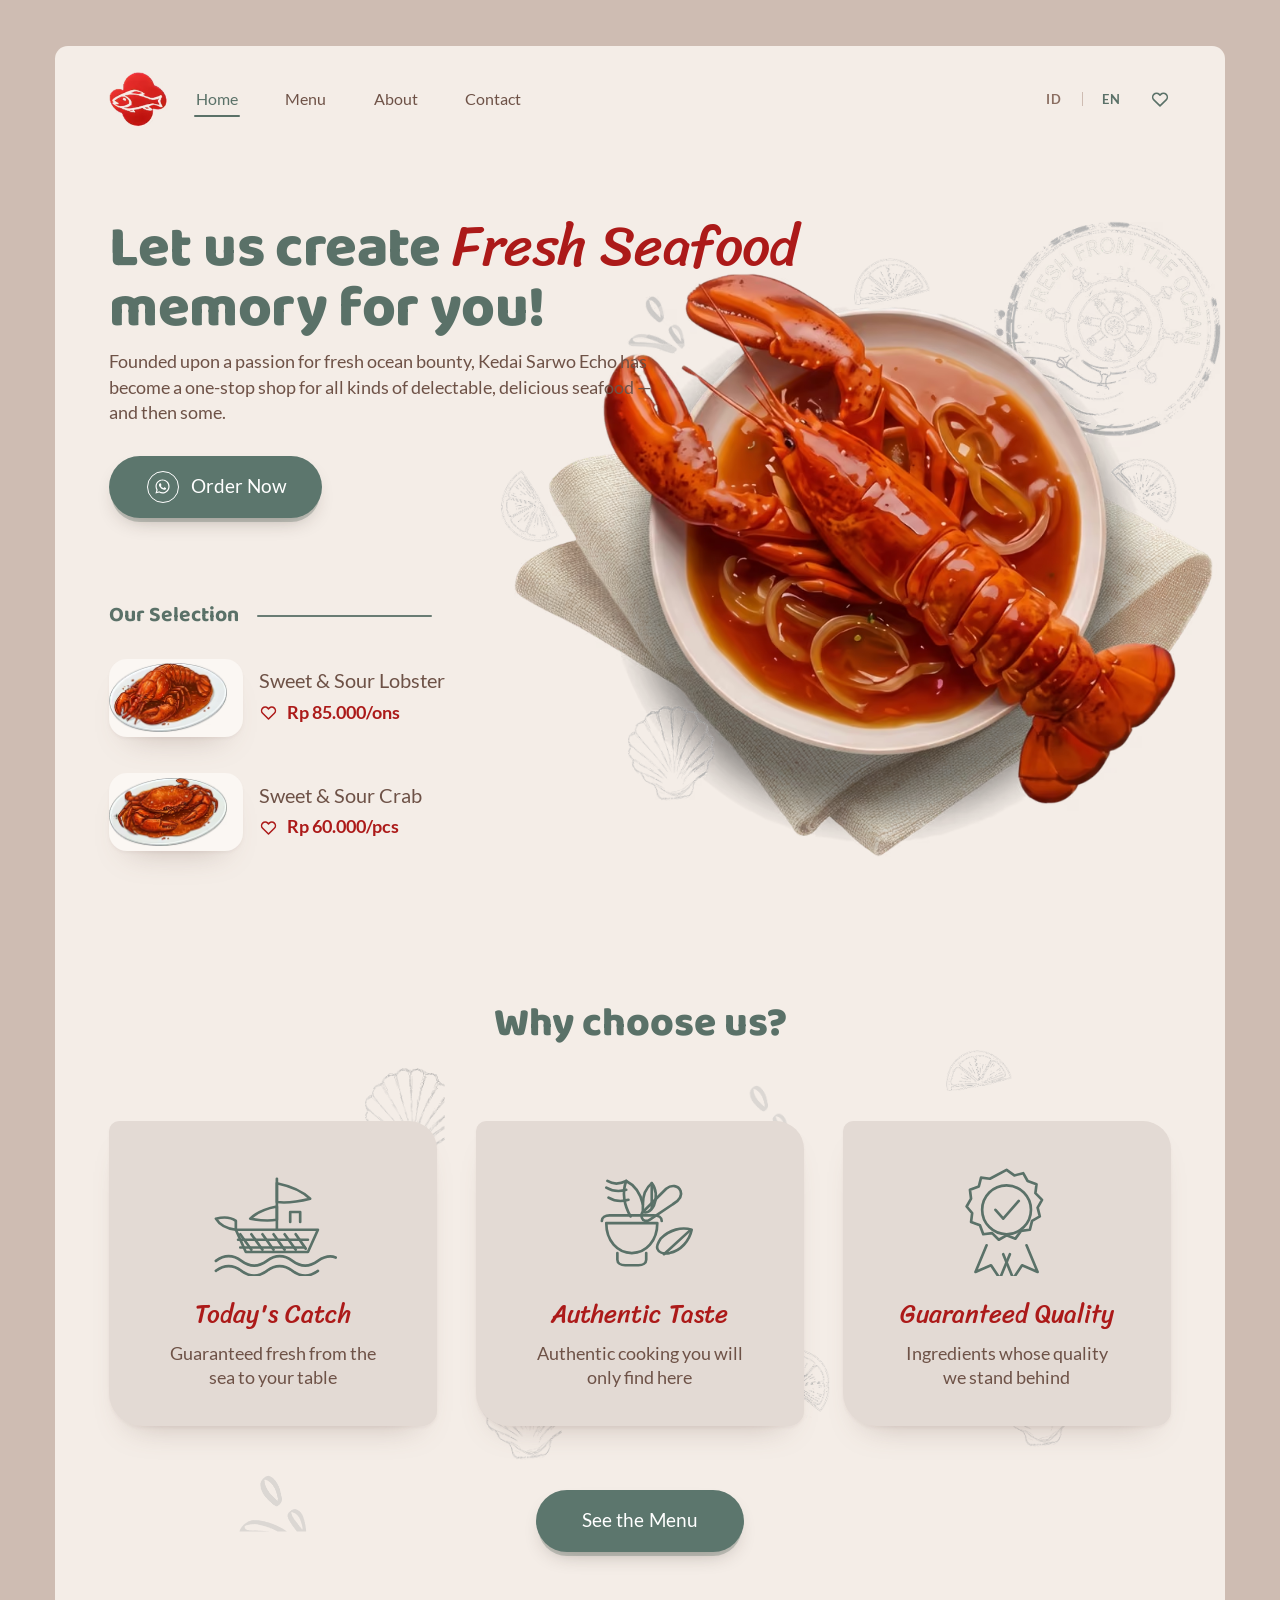
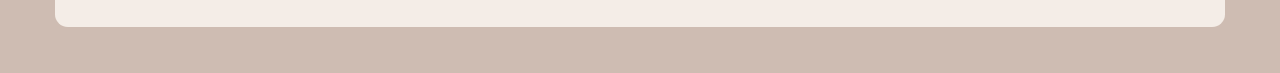
==== index.html @ fa738a63 "Phases 2 et 3 — design system, sections 1 et 2, responsive PHASE 2. Tokens CSS a trois couches (prim" ====
<!DOCTYPE html>
<html lang="id">
<head>
<meta charset="utf-8">
<meta name="viewport" content="width=device-width, initial-scale=1, viewport-fit=cover">
<title>Kedai Sarwo Echo — Seafood Segar di Pantai Pulang Sawal</title>
<meta name="description" content="Rumah makan seafood di Pantai Pulang Sawal, Tepus, Gunungkidul. Lobster, kepiting, cumi dan ikan segar langsung dari laut ke meja Anda.">
<meta name="theme-color" content="#F4EDE7">

<link rel="icon" href="assets/img/brand/favicon.ico" sizes="any">
<link rel="icon" href="assets/img/brand/favicon-96.png" type="image/png" sizes="96x96">
<link rel="apple-touch-icon" href="assets/img/brand/apple-touch-icon.png">
<link rel="manifest" href="site.webmanifest">

<link rel="preload" href="assets/fonts/Baloo2-800-latin.woff2" as="font" type="font/woff2" crossorigin>
<link rel="preload" href="assets/fonts/Lato-400-latin.woff2" as="font" type="font/woff2" crossorigin>
<link rel="stylesheet" href="assets/css/fonts.css">
<link rel="stylesheet" href="assets/css/tokens.css">
<link rel="stylesheet" href="assets/css/main.css">
</head>
<body>

<a class="skip" href="#main" data-i18n="skip">Langsung ke konten</a>

<div class="page">
<div class="panel">

  <!-- ══════════════ NAVIGATION ══════════════ -->
  <header class="nav" id="nav">
    <a class="nav__logo" href="#" aria-label="Kedai Sarwo Echo — beranda">
      <picture>
        <source srcset="assets/img/brand/logo-short-96.avif 96w, assets/img/brand/logo-short-192.avif 192w" type="image/avif" sizes="66px">
        <source srcset="assets/img/brand/logo-short-96.webp 96w, assets/img/brand/logo-short-192.webp 192w" type="image/webp" sizes="66px">
        <img src="assets/img/brand/logo-short-192.png" alt="Kedai Sarwo Echo" width="66" height="62" fetchpriority="high" decoding="async">
      </picture>
    </a>

    <nav class="nav__links" id="navLinks" aria-label="Menu utama">
      <a href="#beranda" class="is-active" data-i18n="nav.home">Beranda</a>
      <a href="#menu" data-i18n="nav.menu">Menu</a>
      <a href="#tentang" data-i18n="nav.about">Tentang</a>
      <a href="#kontak" data-i18n="nav.contact">Kontak</a>
    </nav>

    <div class="nav__end">
      <!-- Bascule de langue -->
      <div class="lang" role="group" aria-label="Bahasa / Language">
        <button type="button" class="lang__btn is-on" data-lang="id" aria-pressed="true">ID</button>
        <span class="lang__sep" aria-hidden="true"></span>
        <button type="button" class="lang__btn" data-lang="en" aria-pressed="false">EN</button>
      </div>

      <!-- WhatsApp: toujours visible, y compris sur telephone -->
      <a class="wa-mini" data-wa href="#" aria-label="Pesan lewat WhatsApp">
        <svg viewBox="0 0 24 24" aria-hidden="true" focusable="false"><use href="#i-wa"/></svg>
        <span data-i18n="nav.order">Pesan</span>
      </a>

      <button type="button" class="burger" id="burger" aria-expanded="false" aria-controls="navLinks">
        <span class="burger__box" aria-hidden="true"><i></i><i></i><i></i></span>
        <span class="sr" data-i18n="nav.toggle">Buka menu</span>
      </button>
    </div>
  </header>

  <main id="main">

  <!-- ══════════════ SECTION 1 — HERO ══════════════ -->
  <section class="hero" id="beranda">
    <div class="hero__text">
      <h1 class="hero__title">
        <span data-i18n="hero.t1">Kami ciptakan kenangan</span>
        <em class="script" data-i18n="hero.t2">Seafood Segar</em>
        <span data-i18n="hero.t3">untuk Anda!</span>
      </h1>

      <p class="hero__lede" data-i18n="hero.lede">Berawal dari kecintaan pada hasil laut segar, Kedai Sarwo Echo kini menjadi tempat untuk segala macam hidangan seafood yang lezat — dan masih banyak lagi.</p>

      <a class="btn btn--wa" data-wa href="#">
        <span class="btn__ico" aria-hidden="true"><svg viewBox="0 0 24 24"><use href="#i-wa"/></svg></span>
        <span data-i18n="hero.cta">Pesan Sekarang</span>
      </a>

      <div class="pick">
        <h2 class="pick__head"><span data-i18n="hero.pick">Pilihan Kami</span><i class="pick__rule" aria-hidden="true"></i></h2>
        <ul class="pick__list" id="pickList"><!-- injecte depuis data/menu.json --></ul>
      </div>
    </div>

    <!-- Compo hero: 7 calques independants, decoupes de 2.png -->
    <div class="comp" id="heroComp" aria-hidden="true">
      <div class="comp__box">
        <picture class="comp__l comp__l--plate">
          <source type="image/avif" srcset="assets/img/hero/hero-plate-560.avif 560w, assets/img/hero/hero-plate-900.avif 900w, assets/img/hero/hero-plate-1400.avif 1400w" sizes="(max-width:900px) 92vw, 58vw">
          <source type="image/webp" srcset="assets/img/hero/hero-plate-560.webp 560w, assets/img/hero/hero-plate-900.webp 900w, assets/img/hero/hero-plate-1400.webp 1400w" sizes="(max-width:900px) 92vw, 58vw">
          <img src="assets/img/hero/hero-plate-900.png" alt="" width="1680" height="1512" fetchpriority="high" decoding="async">
        </picture>
        <picture class="comp__l comp__l--stamp">
          <source type="image/avif" srcset="assets/img/hero/hero-stamp-320.avif"><source type="image/webp" srcset="assets/img/hero/hero-stamp-320.webp">
          <img src="assets/img/hero/hero-stamp-320.png" alt="" width="537" height="481" loading="lazy" decoding="async">
        </picture>
        <picture class="comp__l comp__l--lemon-top">
          <source type="image/avif" srcset="assets/img/hero/hero-lemon-top-179.avif"><source type="image/webp" srcset="assets/img/hero/hero-lemon-top-179.webp">
          <img src="assets/img/hero/hero-lemon-top-179.png" alt="" width="179" height="112" loading="lazy" decoding="async">
        </picture>
        <picture class="comp__l comp__l--splash">
          <source type="image/avif" srcset="assets/img/hero/hero-splash-135.avif"><source type="image/webp" srcset="assets/img/hero/hero-splash-135.webp">
          <img src="assets/img/hero/hero-splash-135.png" alt="" width="135" height="113" loading="lazy" decoding="async">
        </picture>
        <picture class="comp__l comp__l--lemon-right">
          <source type="image/avif" srcset="assets/img/hero/hero-lemon-right-145.avif"><source type="image/webp" srcset="assets/img/hero/hero-lemon-right-145.webp">
          <img src="assets/img/hero/hero-lemon-right-145.png" alt="" width="145" height="169" loading="lazy" decoding="async">
        </picture>
        <picture class="comp__l comp__l--lemon-left">
          <source type="image/avif" srcset="assets/img/hero/hero-lemon-left-142.avif"><source type="image/webp" srcset="assets/img/hero/hero-lemon-left-142.webp">
          <img src="assets/img/hero/hero-lemon-left-142.png" alt="" width="142" height="171" loading="lazy" decoding="async">
        </picture>
        <picture class="comp__l comp__l--shell">
          <source type="image/avif" srcset="assets/img/hero/hero-shell-182.avif"><source type="image/webp" srcset="assets/img/hero/hero-shell-182.webp">
          <img src="assets/img/hero/hero-shell-182.png" alt="" width="182" height="226" loading="lazy" decoding="async">
        </picture>
      </div>
    </div>
  </section>

  <!-- ══════════════ SECTION 2 — WHY CHOOSE US ══════════════ -->
  <section class="why" id="tentang">
    <div class="why__deco" aria-hidden="true"></div>

    <h2 class="why__title" data-i18n="why.title">Kenapa memilih kami?</h2>

    <ul class="why__grid">
      <li class="wcard">
        <span class="wcard__ico" aria-hidden="true">
          <svg viewBox="0 0 120 104" fill="none" stroke="currentColor" stroke-width="2.4" stroke-linecap="round" stroke-linejoin="round">
            <path d="M26 62 h74 l-9 20 H35 z"/>
            <path d="M63 62 V16"/><path d="M63 20 c14 3 24 8 30 14 -12 3 -22 4 -30 3z"/>
            <path d="M63 41 c-11 2 -19 6 -24 11 10 2 18 2 24 1z"/>
            <path d="M75 55 v-9 h9 v9"/>
            <path d="M26 62 c-9 -1 -15 -5 -18 -10 8 -2 14 -1 18 2z"/>
            <path d="M30 66 l10 14 M40 66 l10 14 M50 66 l10 14 M60 66 l10 14 M70 66 l10 14 M80 66 l9 13"/>
            <path d="M30 78 h58 M28 71 h63"/>
            <path d="M8 90 c8 -6 15 -6 23 0 8 6 15 6 23 0 8 -6 15 -6 23 0 8 6 15 6 23 0 6 -4 11 -5 16 -3"/>
            <path d="M8 99 c8 -6 15 -6 23 0 8 6 15 6 23 0 8 -6 15 -6 23 0 8 6 15 6 23 0"/>
          </svg>
        </span>
        <h3 class="wcard__t" data-i18n="why.c1t">Tangkapan Hari Ini</h3>
        <p class="wcard__p" data-i18n="why.c1p">Dijamin segar dari laut ke meja Anda</p>
      </li>

      <li class="wcard">
        <span class="wcard__ico" aria-hidden="true">
          <svg viewBox="0 0 120 104" fill="none" stroke="currentColor" stroke-width="2.4" stroke-linecap="round" stroke-linejoin="round">
            <path d="M30 56 h46 c0 16 -10 27 -23 27 S30 72 30 56z"/>
            <path d="M40 83 v6 c0 3 3 5 7 5 h12 c4 0 7 -2 7 -5 v-6"/>
            <path d="M26 54 c0 -3 3 -5 7 -5 h40 c4 0 7 2 7 5"/>
            <path d="M84 25 c5 -4 11 -3 13 2 2 5 -2 9 -7 12 L69 53 c-3 2 -6 1 -7 -2 -1 -3 0 -5 3 -7z"/>
            <path d="M52 50 C46 40 44 28 48 18 c8 4 13 12 15 21"/>
            <path d="M48 18 c-6 3 -12 3 -17 0 M48 26 c-7 2 -13 1 -18 -2 M50 35 c-7 2 -13 1 -18 -2"/>
            <path d="M63 39 c0 -8 3 -15 8 -19 4 5 5 13 2 20 -3 6 -8 8 -10 5z"/>
            <path d="M71 20 v22"/>
            <path d="M79 70 c8 -8 19 -11 28 -8 -2 10 -10 19 -20 21 -6 1 -10 -1 -11 -4 -1 -3 1 -6 3 -9z"/>
            <path d="M105 63 L82 84"/>
          </svg>
        </span>
        <h3 class="wcard__t" data-i18n="why.c2t">Rasa Otentik</h3>
        <p class="wcard__p" data-i18n="why.c2p">Masakan otentik yang hanya ada di sini</p>
      </li>

      <li class="wcard">
        <span class="wcard__ico" aria-hidden="true">
          <svg viewBox="0 0 120 104" fill="none" stroke="currentColor" stroke-width="2.4" stroke-linecap="round" stroke-linejoin="round">
            <path d="M60 8 l7 5 8 -2 4 7 8 3 -1 8 6 6 -4 7 2 8 -7 4 -2 8 -8 1 -5 7 -8 -3 -7 4 -6 -6 -8 1 -3 -8 -8 -3 1 -8 -5 -6 4 -7 -1 -8 8 -3 2 -8 8 1z"/>
            <circle cx="60" cy="44" r="22"/>
            <path d="M50 44 l7 8 14 -16"/>
            <path d="M42 76 L32 100 l14 -6 8 12 9 -22"/>
            <path d="M78 76 l10 24 -14 -6 -8 12 -9 -22"/>
          </svg>
        </span>
        <h3 class="wcard__t" data-i18n="why.c3t">Kualitas Terjamin</h3>
        <p class="wcard__p" data-i18n="why.c3p">Bahan-bahan masakan yang terjamin kualitasnya</p>
      </li>
    </ul>

    <a class="btn btn--sage why__cta" href="#menu" data-i18n="why.cta">Lihat Menu</a>
  </section>

  </main>
</div><!-- /panel -->
</div><!-- /page -->

<!-- sprite SVG -->
<svg width="0" height="0" style="position:absolute" aria-hidden="true" focusable="false">
  <symbol id="i-wa" viewBox="0 0 24 24">
    <path fill="currentColor" d="M12.04 2C6.58 2 2.13 6.45 2.13 11.91c0 1.75.46 3.45 1.32 4.95L2 22l5.25-1.38a9.9 9.9 0 0 0 4.79 1.22h.01c5.46 0 9.91-4.45 9.91-9.91 0-2.65-1.03-5.14-2.9-7.01A9.82 9.82 0 0 0 12.04 2m0 1.67c2.2 0 4.27.86 5.83 2.42a8.2 8.2 0 0 1 2.41 5.82c0 4.54-3.7 8.24-8.25 8.24a8.2 8.2 0 0 1-4.2-1.15l-.3-.18-3.12.82.83-3.04-.2-.31a8.2 8.2 0 0 1-1.26-4.38c0-4.54 3.7-8.24 8.26-8.24M8.53 7.33c-.16 0-.43.06-.65.31-.22.24-.87.85-.87 2.07 0 1.22.89 2.4 1.01 2.56.12.17 1.72 2.75 4.23 3.76 2.09.83 2.52.66 2.97.62.46-.04 1.47-.6 1.68-1.18.21-.58.21-1.08.15-1.18-.07-.11-.23-.17-.48-.29s-1.47-.72-1.7-.81c-.22-.08-.39-.12-.55.12-.16.25-.63.81-.77.98-.14.16-.28.18-.53.06-.24-.13-1.03-.38-1.97-1.22-.73-.65-1.22-1.45-1.36-1.7-.14-.24-.02-.37.11-.5.11-.11.24-.28.37-.42.12-.15.16-.25.24-.41.08-.17.04-.31-.02-.43-.06-.12-.55-1.33-.76-1.82-.2-.48-.4-.41-.55-.42h-.47Z"/>
  </symbol>
  <symbol id="i-heart" viewBox="0 0 24 24">
    <path fill="none" stroke="currentColor" stroke-width="1.9" stroke-linecap="round" stroke-linejoin="round"
      d="M12 20.3 4.6 13a4.6 4.6 0 0 1 0-6.5 4.6 4.6 0 0 1 6.5 0l.9.9.9-.9a4.6 4.6 0 0 1 6.5 0 4.6 4.6 0 0 1 0 6.5z"/>
  </symbol>
</svg>

<script src="assets/js/app.js" defer></script>
</body>
</html>
---- assets/css/fonts.css ----
/* Polices auto-hebergees (OFL). Sous-ensemble latin uniquement : l'indonesien
   et l'anglais n'ont pas besoin de latin-ext. Une connexion tierce en moins,
   et compatible avec une CSP stricte. */

/* Baloo 2 700 — latin */
@font-face {
  font-family: 'Baloo 2';
  font-style: normal;
  font-weight: 700;
  font-display: swap;
  src: url(../fonts/Baloo2-700-latin.woff2) format('woff2');
  unicode-range: U+0000-00FF, U+0131, U+0152-0153, U+02BB-02BC, U+02C6, U+02DA, U+02DC, U+0304, U+0308, U+0329, U+2000-206F, U+20AC, U+2122, U+2191, U+2193, U+2212, U+2215, U+FEFF, U+FFFD;
  font-display: swap;
}

/* Baloo 2 800 — latin */
@font-face {
  font-family: 'Baloo 2';
  font-style: normal;
  font-weight: 800;
  font-display: swap;
  src: url(../fonts/Baloo2-800-latin.woff2) format('woff2');
  unicode-range: U+0000-00FF, U+0131, U+0152-0153, U+02BB-02BC, U+02C6, U+02DA, U+02DC, U+0304, U+0308, U+0329, U+2000-206F, U+20AC, U+2122, U+2191, U+2193, U+2212, U+2215, U+FEFF, U+FFFD;
  font-display: swap;
}

/* Lato 400 — latin */
@font-face {
  font-family: 'Lato';
  font-style: normal;
  font-weight: 400;
  font-display: swap;
  src: url(../fonts/Lato-400-latin.woff2) format('woff2');
  unicode-range: U+0000-00FF, U+0131, U+0152-0153, U+02BB-02BC, U+02C6, U+02DA, U+02DC, U+0304, U+0308, U+0329, U+2000-206F, U+20AC, U+2122, U+2191, U+2193, U+2212, U+2215, U+FEFF, U+FFFD;
  font-display: swap;
}

/* Lato 700 — latin */
@font-face {
  font-family: 'Lato';
  font-style: normal;
  font-weight: 700;
  font-display: swap;
  src: url(../fonts/Lato-700-latin.woff2) format('woff2');
  unicode-range: U+0000-00FF, U+0131, U+0152-0153, U+02BB-02BC, U+02C6, U+02DA, U+02DC, U+0304, U+0308, U+0329, U+2000-206F, U+20AC, U+2122, U+2191, U+2193, U+2212, U+2215, U+FEFF, U+FFFD;
  font-display: swap;
}

/* Sriracha 400 — latin */
@font-face {
  font-family: 'Sriracha';
  font-style: normal;
  font-weight: 400;
  font-display: swap;
  src: url(../fonts/Sriracha-400-latin.woff2) format('woff2');
  unicode-range: U+0000-00FF, U+0131, U+0152-0153, U+02BB-02BC, U+02C6, U+02DA, U+02DC, U+0304, U+0308, U+0329, U+2000-206F, U+20AC, U+2122, U+2191, U+2193, U+2212, U+2215, U+FEFF, U+FFFD;
  font-display: swap;
}
---- assets/css/tokens.css ----
/* ============================================================
   Kedai Sarwo Echo — design tokens
   Couche 1 primitifs -> couche 2 semantiques -> couche 3 composants.
   Couleurs echantillonnees sur halo.jpeg / section2.jpeg (non devinees).
   Tailles desktop mesurees a 1440px ; tailles mobile concues a 360px.
   ============================================================ */

:root{
  /* ---------- COUCHE 1 — PRIMITIFS ---------- */
  /* couleurs relevees pixel par pixel sur les maquettes */
  --c-sage-500: #5A7168;  /* titres — 4.53:1 sur creme, AA */
  --c-sage-600: #5C766D;  /* boutons — blanc dessus 4.92:1, AA */
  --c-sage-700: #4A5D55;  /* survol bouton */
  --c-sage-800: #3E5049;  /* petit texte sauge si besoin de marge */
  --c-brick-500: #AC1A19;  /* script manuscrit + prix — 6.21:1 sur creme */
  --c-brick-600: #8F1514;  /* survol lien brique */
  --c-logo-red: #CB0D0D;  /* RESERVE au logo, jamais du texte */
  --c-cream-100: #FBF7F3;  /* surface haute */
  --c-cream-200: #F4EDE7;  /* fond principal (panneau) */
  --c-rose-300: #E3DAD4;  /* cartes section 2 */
  --c-taupe-400: #CEBCB2;  /* cadre de page, filets */
  --c-brown-600: #6E5247;  /* texte courant — 6.12:1 sur creme */
  --c-brown-400: #8A6E61;  /* texte secondaire */
  --c-white: #FFFFFF;

  --f-display: 'Baloo 2', 'Trebuchet MS', system-ui, sans-serif;
  --f-script:  'Sriracha', 'Comic Sans MS', cursive;
  --f-body:    'Lato', 'Segoe UI', system-ui, -apple-system, sans-serif;
  --f-brand:   'Bad Script', 'Sriracha', cursive;  /* nom du resto en texte */

  /* echelle typographique fluide 360 -> 1440 */
  --t-h1: clamp(2.125rem, 1.542rem + 2.593vw, 3.875rem);
  --t-h2: clamp(1.688rem, 1.354rem + 1.481vw, 2.688rem);
  --t-h3: clamp(1.25rem, 1.125rem + 0.5556vw, 1.625rem);
  --t-script-lg: clamp(1.5rem, 1.292rem + 0.9259vw, 2.125rem);
  --t-eyebrow: clamp(1.062rem, 0.9583rem + 0.463vw, 1.375rem);
  --t-body: clamp(1rem, 0.9583rem + 0.1852vw, 1.125rem);
  --t-body-sm: clamp(0.875rem, 0.8333rem + 0.1852vw, 1rem);
  --t-nav: 1rem;
  --t-dish: clamp(1.062rem, 1rem + 0.2778vw, 1.25rem);
  --t-price: clamp(1rem, 0.9583rem + 0.1852vw, 1.125rem);
  --t-btn: clamp(1rem, 0.8958rem + 0.463vw, 1.1875rem);
  --t-micro: clamp(0.75rem, 0.7292rem + 0.09259vw, 0.8125rem);

  --lh-tight: 1.08;  --lh-snug: 1.25;  --lh-body: 1.5;  --lh-loose: 1.65;
  --tr-wide: .14em;  --tr-tight: -.01em;

  /* espacements fluides */
  --s-sec-y: clamp(3.5rem, 2.5rem + 4.444vw, 6.5rem);
  --s-gut: clamp(1.25rem, 0.375rem + 3.889vw, 3.875rem);
  --s-stack: clamp(1.75rem, 1.417rem + 1.481vw, 2.75rem);
  --s-card-p: clamp(1.5rem, 1.25rem + 1.111vw, 2.25rem);
  --s-card-g: clamp(1.125rem, 0.5rem + 2.778vw, 3rem);
  --s-1:.25rem; --s-2:.5rem; --s-3:.75rem; --s-4:1rem; --s-5:1.5rem;
  --s-6:2rem; --s-7:2.5rem; --s-8:3rem; --s-9:4rem;

  --r-pill: 999px; --r-lg: 34px; --r-md: 18px; --r-sm: 10px;
  --sh-btn: 0 6px 0 -2px rgba(74,93,85,.28), 0 10px 22px -12px rgba(46,32,25,.45);
  --sh-card: 0 2px 3px rgba(110,82,71,.05), 0 18px 34px -22px rgba(110,82,71,.4);
  --sh-float: 0 30px 60px -30px rgba(110,82,71,.5);

  --ease-out: cubic-bezier(.22,1,.36,1);
  --ease-soft: cubic-bezier(.32,.72,0,1);
  --dur-1: .18s; --dur-2: .32s; --dur-3: .55s;

  --wrap-max: 1440px;   /* largeur des maquettes */
  --panel-max: 1316px;  /* panneau creme mesure: 1316 de 1440 */
  --tap: 44px;          /* cible tactile minimale */

  /* ---------- COUCHE 2 — SEMANTIQUES ---------- */
  --bg-page: var(--c-taupe-400);
  --bg-panel: var(--c-cream-200);
  --bg-raised: var(--c-cream-100);
  --bg-card: var(--c-rose-300);
  --fg-title: var(--c-sage-500);
  --fg-accent: var(--c-brick-500);
  --fg-body: var(--c-brown-600);
  --fg-muted: var(--c-brown-400);
  --fg-on-accent: var(--c-white);
  --line: var(--c-taupe-400);
  --focus: var(--c-brick-500);

  /* ---------- COUCHE 3 — COMPOSANTS ---------- */
  --btn-bg: var(--c-sage-600);
  --btn-bg-hover: var(--c-sage-700);
  --btn-fg: var(--fg-on-accent);
  --btn-h: clamp(48px, 3.2vw + 36px, 62px);
  --btn-px: clamp(22px, 1.6vw + 16px, 34px);
  --nav-fg: var(--c-brown-600);
  --nav-fg-active: var(--c-sage-500);
  --card-bg: var(--bg-card);
  --card-title: var(--fg-accent);
  --card-body: var(--fg-body);
  --card-icon: var(--c-sage-500);
  --lineart: rgba(110,82,71,.17);
  --price-fg: var(--fg-accent);
}

/* Pas de mode sombre : l'identite du restaurant est une palette creme/sauge
   chaude, sans equivalent sombre dans les maquettes. Les couleurs sont peintes
   explicitement pour que le rendu soit identique quel que soit le theme systeme. */
:root{ color-scheme: light; }
---- assets/css/main.css ----
/* ============================================================
   Kedai Sarwo Echo — feuille principale
   Desktop reproduit au plus pres des maquettes (mesures a 1440/1520).
   Mobile et tablette CONCUS separement, pas reduits.
   ============================================================ */

/* ---------- socle ---------- */
*, *::before, *::after { box-sizing: border-box; }
html { -webkit-text-size-adjust: 100%; scroll-behavior: smooth; }
body {
  margin: 0;
  background: var(--bg-page);
  color: var(--fg-body);
  font-family: var(--f-body);
  font-size: var(--t-body);
  line-height: var(--lh-body);
  -webkit-font-smoothing: antialiased;
  overflow-x: hidden;            /* aucun defilement horizontal parasite */
}
img, svg, picture { display: block; max-width: 100%; }
img { height: auto; }
h1, h2, h3 { margin: 0; font-family: var(--f-display); font-weight: 800;
             line-height: var(--lh-tight); }
h2, h3 { text-wrap: balance; }
/* le H1 casse ses lignes naturellement (greedy) : c'est ce que fait la maquette.
   'balance' repartissait les mots et changeait la coupure. */
.hero__title { text-wrap: nowrap; text-wrap: initial; }
p  { margin: 0; }
ul { margin: 0; padding: 0; list-style: none; }
a  { color: inherit; text-decoration: none; }
button { font: inherit; color: inherit; background: none; border: 0; cursor: pointer; }

.sr {
  position: absolute; width: 1px; height: 1px; padding: 0; margin: -1px;
  overflow: hidden; clip-path: inset(50%); white-space: nowrap;
}
.skip {
  position: absolute; left: 50%; top: 0; transform: translate(-50%, -120%);
  z-index: 99; background: var(--btn-bg); color: var(--btn-fg);
  padding: .7rem 1.2rem; border-radius: 0 0 var(--r-sm) var(--r-sm);
  font-weight: 700; transition: transform var(--dur-1) var(--ease-out);
}
.skip:focus-visible { transform: translate(-50%, 0); }

:where(a, button, [tabindex]):focus-visible {
  outline: 3px solid var(--focus); outline-offset: 3px; border-radius: 4px;
}

/* ---------- cadre de page ----------
   Maquette: panneau creme 1316x919 dans un fond taupe, marge 62px a 1440.
   La marge devient fluide pour ne pas manger la largeur sur telephone.      */
.page  { padding: clamp(6px, 3.61vw, 52px) clamp(8px, 4.31vw, 62px); }
.panel {
  --pad-x: clamp(18px, 4.24vw, 61px);
  max-width: var(--panel-max);
  margin-inline: auto;
  background: var(--bg-panel);
  border-radius: clamp(6px, 1vw, 14px);
  padding: clamp(14px, 1.74vw, 25px) var(--pad-x) clamp(30px, 2.9vw, 42px);
  position: relative;
  overflow: clip;
}

/* ══════════════ NAVIGATION ══════════════ */
.nav {
  display: flex; align-items: center;
  gap: clamp(12px, 2vw, 28px);
  min-height: 62px;
  position: relative; z-index: 20;
}
.nav__logo { flex: none; display: block; }
.nav__logo img { width: clamp(48px, 4.6vw, 66px); height: auto; }

.nav__links { display: flex; align-items: center; gap: clamp(18px, 3.4vw, 48px); }
.nav__links a {
  font-size: var(--t-nav); color: var(--nav-fg);
  padding: 10px 2px; position: relative;
  transition: color var(--dur-1) var(--ease-out);
}
.nav__links a::after {
  content: ""; position: absolute; left: 0; right: 0; bottom: 4px; height: 2px;
  background: currentColor; border-radius: 2px;
  transform: scaleX(0); transform-origin: left;
  transition: transform var(--dur-2) var(--ease-out);
}
.nav__links a:hover, .nav__links a.is-active { color: var(--nav-fg-active); }
.nav__links a:hover::after, .nav__links a.is-active::after { transform: scaleX(1); }

.nav__end { margin-left: auto; display: flex; align-items: center; gap: clamp(8px, 1.2vw, 16px); }

.lang { display: flex; align-items: center; gap: 6px; }
.lang__btn {
  min-width: var(--tap); min-height: var(--tap);   /* cible tactile 44x44 */
  font-size: var(--t-micro); font-weight: 700; letter-spacing: .06em;
  color: var(--fg-muted); border-radius: var(--r-sm);
  transition: color var(--dur-1) var(--ease-out);
}
.lang__btn.is-on { color: var(--fg-title); }
.lang__btn:hover { color: var(--fg-accent); }
.lang__sep { width: 1px; height: 14px; background: var(--line); }

/* WhatsApp compact — reste visible a toutes les largeurs */
.wa-mini {
  display: none; align-items: center; gap: 7px;
  min-height: var(--tap); padding: 0 16px;
  background: var(--btn-bg); color: var(--btn-fg);
  border-radius: var(--r-pill); font-weight: 700; font-size: var(--t-body-sm);
  transition: background var(--dur-1) var(--ease-out), transform var(--dur-1) var(--ease-out);
}
.wa-mini:hover { background: var(--btn-bg-hover); }
.wa-mini:active { transform: scale(.97); }
.wa-mini svg { width: 19px; height: 19px; flex: none; }

/* coeur decoratif de la maquette (desktop seulement) */
.nav__end::after {
  content: ""; width: 22px; height: 20px; flex: none;
  background: var(--fg-title);
  -webkit-mask: url("data:image/svg+xml,%3Csvg xmlns='http://www.w3.org/2000/svg' viewBox='0 0 24 24'%3E%3Cpath fill='none' stroke='%23000' stroke-width='1.9' stroke-linecap='round' stroke-linejoin='round' d='M12 20.3 4.6 13a4.6 4.6 0 0 1 0-6.5 4.6 4.6 0 0 1 6.5 0l.9.9.9-.9a4.6 4.6 0 0 1 6.5 0 4.6 4.6 0 0 1 0 6.5z'/%3E%3C/svg%3E") center/contain no-repeat;
          mask: url("data:image/svg+xml,%3Csvg xmlns='http://www.w3.org/2000/svg' viewBox='0 0 24 24'%3E%3Cpath fill='none' stroke='%23000' stroke-width='1.9' stroke-linecap='round' stroke-linejoin='round' d='M12 20.3 4.6 13a4.6 4.6 0 0 1 0-6.5 4.6 4.6 0 0 1 6.5 0l.9.9.9-.9a4.6 4.6 0 0 1 6.5 0 4.6 4.6 0 0 1 0 6.5z'/%3E%3C/svg%3E") center/contain no-repeat;
}

.burger { display: none; width: var(--tap); height: var(--tap); place-items: center; }
.burger__box { display: block; width: 22px; height: 15px; position: relative; }
.burger__box i {
  position: absolute; left: 0; right: 0; height: 2.2px; border-radius: 2px;
  background: var(--fg-title);
  transition: transform var(--dur-2) var(--ease-out), opacity var(--dur-1) linear;
}
.burger__box i:nth-child(1) { top: 0; }
.burger__box i:nth-child(2) { top: 6.4px; }
.burger__box i:nth-child(3) { top: 12.8px; }
.burger[aria-expanded="true"] i:nth-child(1) { transform: translateY(6.4px) rotate(45deg); }
.burger[aria-expanded="true"] i:nth-child(2) { opacity: 0; }
.burger[aria-expanded="true"] i:nth-child(3) { transform: translateY(-6.4px) rotate(-45deg); }

/* ══════════════ BOUTONS ══════════════ */
.btn {
  display: inline-flex; align-items: center; justify-content: center;
  gap: 12px;
  min-height: var(--btn-h); padding-inline: var(--btn-px);
  background: var(--btn-bg); color: var(--btn-fg);
  border-radius: var(--r-pill);
  font-size: var(--t-btn); font-weight: 400; letter-spacing: .005em;
  box-shadow: var(--sh-btn);
  transition: background var(--dur-1) var(--ease-out),
              transform var(--dur-1) var(--ease-out),
              box-shadow var(--dur-1) var(--ease-out);
}
.btn:hover { background: var(--btn-bg-hover); transform: translateY(-2px); }
.btn:active { transform: translateY(1px); box-shadow: 0 3px 0 -2px rgba(74,93,85,.28); }
.btn__ico {
  width: clamp(30px,2.5vw,36px); height: clamp(30px,2.5vw,36px); flex: none; display: grid; place-items: center;
  border-radius: 50%; border: 1.8px solid currentColor;
}
.btn__ico svg { width: 17px; height: 17px; }
.btn--wa { padding-inline: clamp(18px,2.9vw,42px) clamp(20px,2.7vw,39px); }

/* ══════════════ SECTION 1 — HERO ══════════════ */
.hero { position: static; padding-top: clamp(22px, 6.94vw, 100px); }
/* mesure maquette: la colonne texte occupe 806px des 1194 utiles (67.5%) */
.hero__text { position: relative; z-index: 2; max-width: 67.5%; }

.hero__title {
  font-size: var(--t-h1);
  line-height: 1.03;
  color: var(--fg-title);
  letter-spacing: var(--tr-tight);
}
.hero__title .script {
  font-family: var(--f-script); font-style: normal; font-weight: 400;
  color: var(--fg-accent);
  font-size: .96em; line-height: 1;
}
.hero__lede {
  margin-top: clamp(10px, 0.7vw, 10px);
  max-width: 570px;  /* mesure maquette: 3 lignes a 1440 */
  color: var(--fg-body);
  line-height: 1.42;
}
.hero .btn--wa { margin-top: clamp(20px, 2.4vw, 34px); }

/* --- Pilihan Kami --- */
.pick { margin-top: clamp(32px, 6.67vw, 96px); }
.pick__head {
  display: flex; align-items: center; gap: 18px;
  font-family: var(--f-display); font-weight: 700; font-size: var(--t-eyebrow);
  color: var(--fg-title); line-height: 1.2;
}
.pick__rule { flex: 1; max-width: 175px; height: 2px; background: var(--fg-title); border-radius: 2px; opacity: .9; }
.pick__list { margin-top: clamp(16px, 2.36vw, 34px); display: grid; gap: clamp(14px, 2.85vw, 41px); }

.pick__item { display: flex; align-items: center; gap: clamp(12px, 1.3vw, 20px); }
.pick__thumb {
  flex: none; width: clamp(88px, 10.4vw, 150px); aspect-ratio: 150 / 88;
  display: grid; place-items: center;
  background: var(--bg-raised); border-radius: var(--r-md);
  box-shadow: var(--sh-card);
  overflow: hidden;
}
.pick__thumb img { width: 88%; height: 88%; object-fit: contain; }
.pick__body { min-width: 0; }
.pick__name {
  font-family: var(--f-body); font-weight: 400; font-size: var(--t-dish);
  color: var(--fg-body); line-height: 1.25;
}
.pick__price {
  display: flex; align-items: center; gap: 9px;
  margin-top: 6px; font-weight: 700; font-size: var(--t-price); color: var(--price-fg);
}
.pick__price svg { width: 19px; height: 19px; flex: none; color: var(--price-fg); }
.pick__prov { font-size: var(--t-micro); font-weight: 400; color: var(--fg-muted); letter-spacing: .01em; }

/* --- compo hero: 7 calques places au % de la compo d'origine --- */
.comp {
  position: absolute; z-index: 1;
  left: 37.54%;        /* cale par correlation d'image contre halo.jpeg */
  top: 13.19vw;        /* idem : y 242 a 1440 */
  width: 62.92%;       /* mesure: 828px de large */
  pointer-events: none;
}
.comp__box { position: relative; aspect-ratio: 1751 / 1548; }
.comp__l { position: absolute; }
.comp__l img { width: 100%; height: auto; }
.comp__l--plate       { left:   2.741%; top:   0.969%; width:  95.945%; }
.comp__l--stamp       { left:  67.961%; top:   1.034%; width:  30.668%; }
.comp__l--lemon-top   { left:  48.943%; top:   6.654%; width:  10.223%; }
.comp__l--splash      { left:  18.218%; top:  12.468%; width:   7.710%; }
.comp__l--lemon-right { left:  84.466%; top:  37.274%; width:   8.281%; }
.comp__l--lemon-left  { left:   0.971%; top:  39.147%; width:   8.110%; }
.comp__l--shell       { left:  18.218%; top:  75.452%; width:  10.394%; }

/* ══════════════ SECTION 2 — KENAPA MEMILIH KAMI ══════════════ */
.why {
  position: relative;
  margin-top: var(--s-sec-y);
  padding: clamp(30px, 4.2vw, 60px) 0 clamp(24px, 3vw, 44px);
  text-align: center;
}
.why__title { font-size: var(--t-h2); color: var(--fg-title); }

/* mesure maquette: bloc de 1157px sur 1520 (76%), cartes 354 et gouttiere 47 */
.why__grid {
  display: grid; grid-template-columns: repeat(3, 1fr);
  gap: clamp(16px, 3.1vw, 45px);
  max-width: 1096px; margin-inline: auto;
  margin-top: clamp(26px, 5.9vw, 85px);
  position: relative; z-index: 2;
}
.wcard {
  background: var(--card-bg);
  border-radius: clamp(6px,.8vw,12px) clamp(16px,2.2vw,32px) clamp(9px,1.2vw,18px) clamp(19px,2.6vw,38px);
  box-shadow: var(--sh-card);
  padding: clamp(20px, 2.4vw, 34px) var(--s-card-p) clamp(24px, 2.8vw, 38px);
  display: flex; flex-direction: column; align-items: center;
  min-height: clamp(240px, 23.7vw, 342px);
}
.wcard__ico { color: var(--card-icon); width: clamp(96px, 10.4vw, 150px); margin-top: clamp(2px,.7vw,10px); }
.wcard__ico svg { width: 100%; height: auto; }
.wcard__t {
  font-family: var(--f-script); font-weight: 400; font-size: var(--t-h3);
  color: var(--card-title); line-height: 1.2;
  margin-top: auto; padding-top: clamp(14px, 1.8vw, 26px);
}
.wcard__p {
  margin-top: clamp(8px, 1vw, 14px);
  color: var(--card-body); font-size: var(--t-body); line-height: 1.34;
  max-width: 22ch;
}
.why__cta { margin-top: clamp(26px, 5vw, 72px); padding-inline: clamp(30px,3.6vw,52px);
            position: relative; z-index: 2; }

/* line-art de fond, en repetition — allege sur petit ecran */
.why__deco {
  position: absolute; inset: 0; z-index: 0; pointer-events: none;
  background-repeat: no-repeat;
  background-image:
    url("../img/hero/hero-shell-182.png"),      /* haut gauche  */
    url("../img/hero/hero-splash-135.png"),     /* haut centre  */
    url("../img/hero/hero-lemon-top-179.png"),  /* haut droite  */
    url("../img/hero/hero-lemon-left-142.png"), /* milieu gauche*/
    url("../img/hero/hero-shell-182.png"),      /* bas centre-g */
    url("../img/hero/hero-lemon-right-145.png"),/* bas centre   */
    url("../img/hero/hero-shell-182.png"),      /* bas droite   */
    url("../img/hero/hero-splash-135.png");     /* bas gauche   */
  background-position: 26% 22%, 62% 23%, 84% 17%, 8% 60%, 38% 76%, 66% 70%, 90% 74%, 13% 90%;
  background-size: 7.5%, 5.4%, 6.2%, 6.6%, 7.5%, 5.6%, 7%, 6.4%;
}

/* ══════════════ TABLETTE ══════════════ */
@media (max-width: 1080px) {
  .hero__text { max-width: 52%; }
  .comp { left: 44%; top: 14%; width: 60%; }
  .pick__rule { max-width: 90px; }
}

/* ══════════════ TELEPHONE — mise en page CONCUE, pas reduite ══════════════ */
@media (max-width: 860px) {
  .nav { min-height: var(--tap); gap: 10px; }
  .nav__end::after { display: none; }        /* coeur decoratif retire */
  .wa-mini { display: inline-flex; }         /* WhatsApp toujours visible */
  .burger  { display: grid; }

  /* les liens passent en tiroir deroulant */
  .nav__links {
    position: absolute; left: 0; right: 0; top: calc(100% + 10px);
    flex-direction: column; align-items: stretch; gap: 0;
    background: var(--bg-raised);
    border: 1px solid var(--line); border-radius: var(--r-md);
    box-shadow: var(--sh-float);
    padding: 6px;
    opacity: 0; visibility: hidden; transform: translateY(-10px);
    transition: opacity var(--dur-2) var(--ease-out),
                transform var(--dur-2) var(--ease-out),
                visibility 0s linear var(--dur-2);
  }
  .nav__links.is-open { opacity: 1; visibility: visible; transform: none; transition-delay: 0s; }
  .nav__links a {
    min-height: var(--tap); display: flex; align-items: center;
    padding: 0 14px; border-radius: var(--r-sm); font-size: 1.0625rem;
  }
  .nav__links a::after { display: none; }
  .nav__links a.is-active { background: var(--bg-panel); }

  /* le homard passe AU-DESSUS du titre et garde son impact */
  .hero { display: flex; flex-direction: column; padding-top: 6px; }
  .hero__text { max-width: none; }
  .comp {
    position: static; order: -1;
    width: calc(100% + 2 * var(--pad-x));
    margin-inline: calc(-1 * var(--pad-x));
    margin-bottom: clamp(-26px, -3vw, -10px);
  }
  .comp__box { max-width: min(560px, 74%); margin-inline: auto; }
  .hero__title { max-width: 18ch; }
  .hero__lede  { max-width: 46ch; }
  .hero .btn--wa { width: 100%; max-width: 320px; }

  .pick__head { justify-content: flex-start; }
  .pick__rule { max-width: none; }

  .why { text-align: center; }
  .why__grid { grid-template-columns: 1fr; gap: 16px; }
  .wcard {
    min-height: 0; text-align: left; padding: 20px 22px;
    display: grid; grid-template-columns: auto 1fr;
    grid-template-areas: "ico titre" "ico texte";
    column-gap: 18px; row-gap: 2px; align-content: center;
  }
  .wcard__ico { grid-area: ico; width: 84px; margin: 0; align-self: center; }
  .wcard__t   { grid-area: titre; margin-top: 0; padding-top: 0; align-self: end; }
  .wcard__p   { grid-area: texte; max-width: none; margin-top: 2px; align-self: start; }
  .why__cta { width: 100%; max-width: 320px; }

  /* line-art allege: 3 elements au lieu de 6, plus discrets */
  .why__deco {
    opacity: .4;
    background-image:
      url("../img/hero/hero-shell-182.png"),
      url("../img/hero/hero-lemon-top-179.png"),
      url("../img/hero/hero-lemon-left-142.png");
    background-position: 92% 3%, 6% 40%, 90% 84%;
    background-size: 13%, 15%, 12%;
  }
}

@media (max-width: 420px) {
  /* place gagnee pour garder des cibles de 44px partout */
  .wa-mini { padding: 0 12px; min-width: var(--tap); justify-content: center; }
  .wa-mini span { position: absolute; width: 1px; height: 1px; overflow: hidden; clip-path: inset(50%); }
  .lang { gap: 2px; }
  .wcard { grid-template-columns: 1fr; grid-template-areas: "ico" "titre" "texte"; row-gap: 6px; }
  .wcard__ico { width: 72px; }
  .pick__thumb { width: 84px; }
}

/* ══════════════ MOUVEMENT REDUIT ══════════════ */
@media (prefers-reduced-motion: reduce) {
  html { scroll-behavior: auto; }
  *, *::before, *::after {
    animation-duration: .01ms !important; animation-iteration-count: 1 !important;
    transition-duration: .01ms !important; scroll-behavior: auto !important;
  }
}
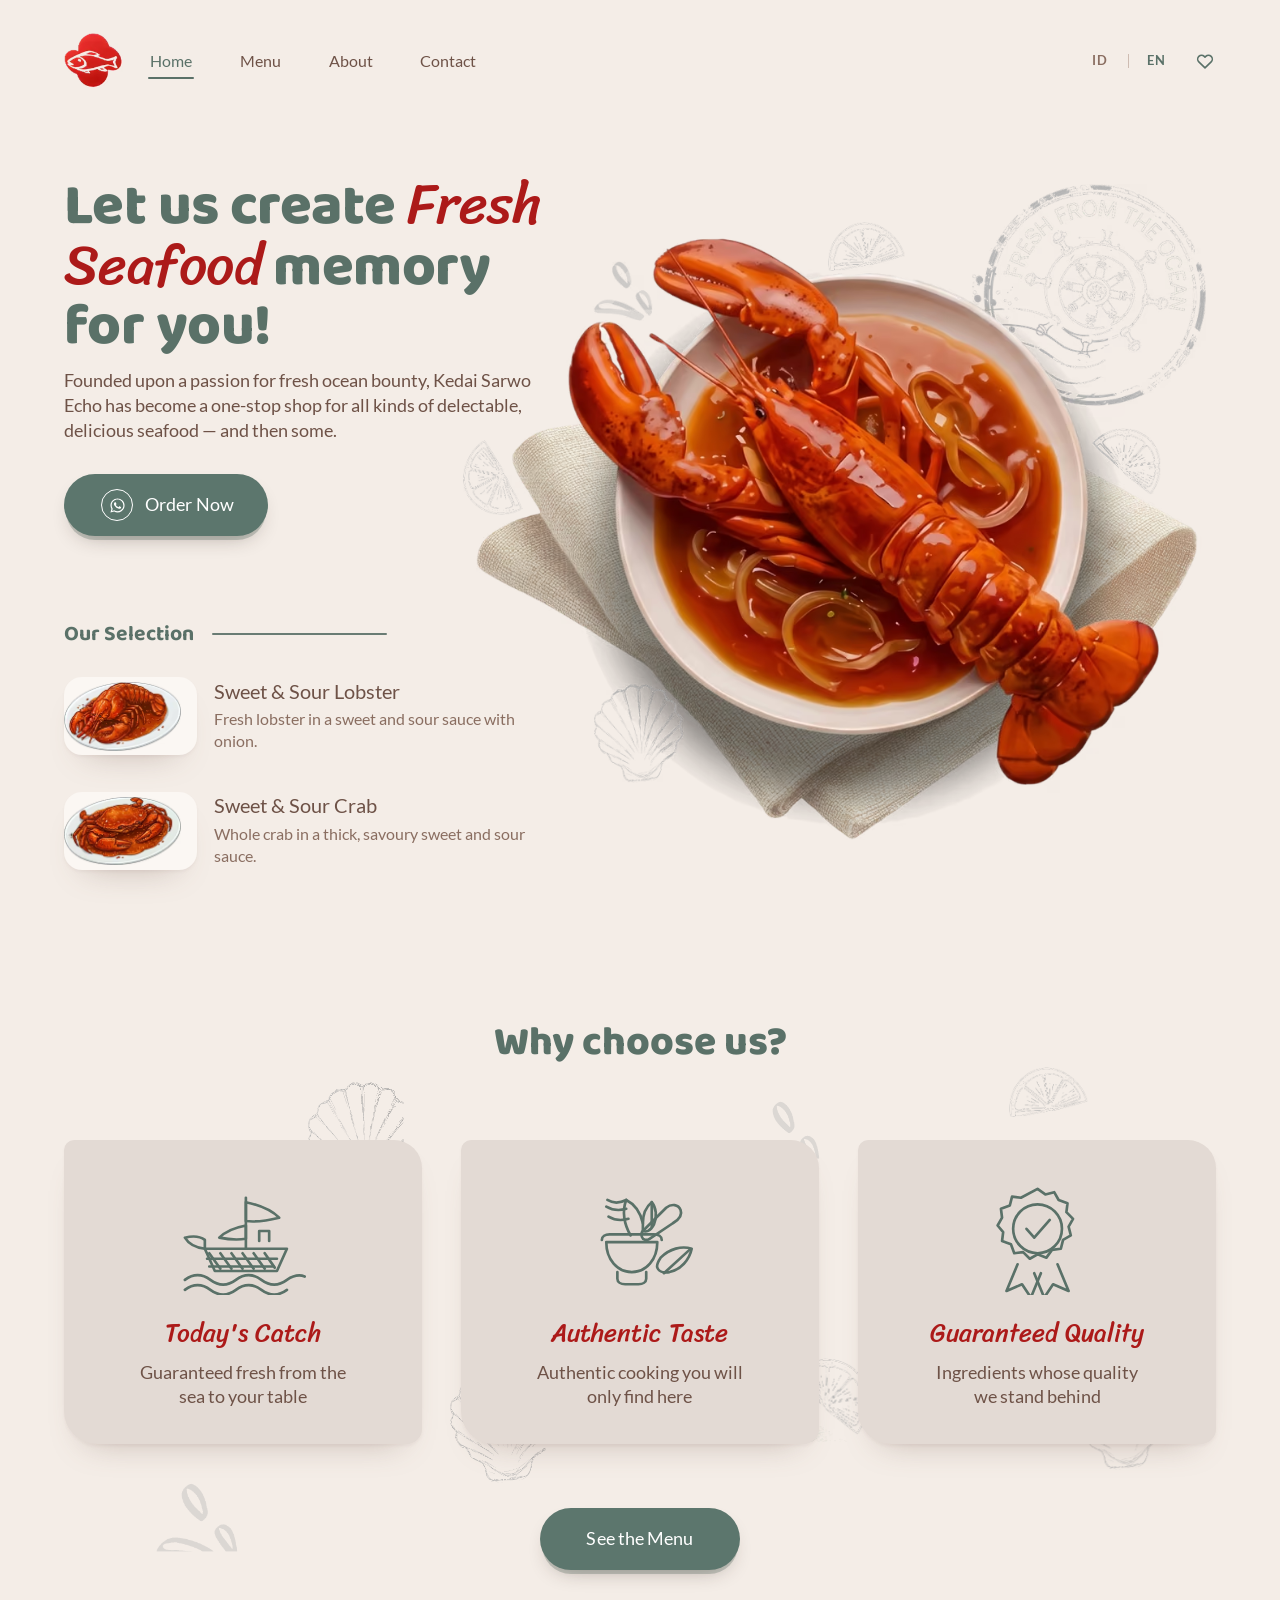
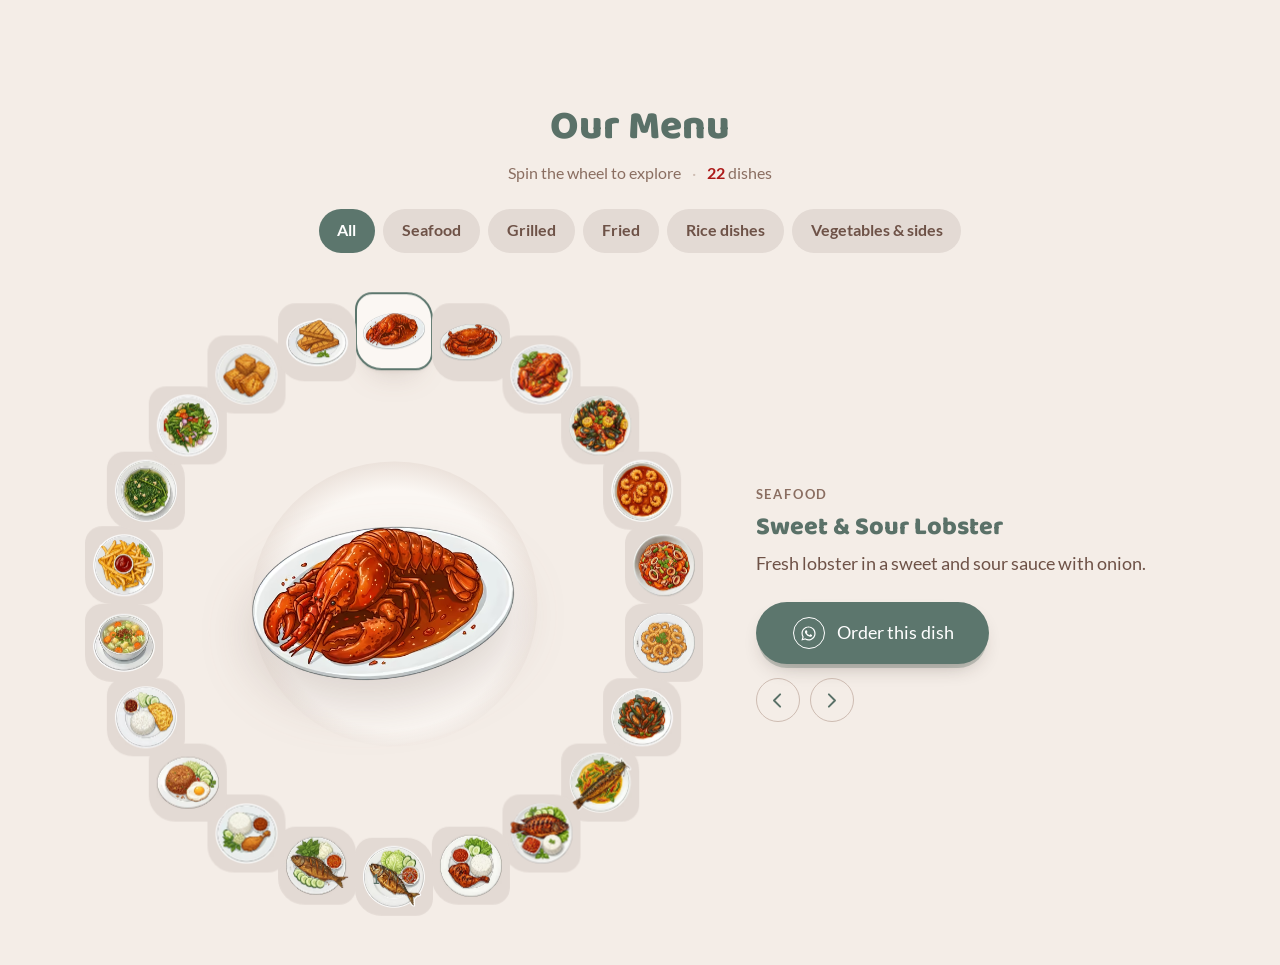
==== commit 43398c19: "Phase 4 — la roue du menu, et ajustements de mise en page ROUE. Structure de l'exemple fourni, rhabi" ====
--- a/index.html
+++ b/index.html
@@ -185,6 +185,60 @@
     <a class="btn btn--sage why__cta" href="#menu" data-i18n="why.cta">Lihat Menu</a>
   </section>
 
+  <!-- ══════════════ SECTION 3 — LA ROUE DU MENU ══════════════ -->
+  <section class="menu" id="menu">
+    <header class="menu__head">
+      <h2 class="menu__title" data-i18n="menu.title">Menu Kami</h2>
+      <p class="menu__sub">
+        <span data-i18n="menu.sub">Putar rodanya untuk menjelajah</span>
+        <span class="menu__dot" aria-hidden="true">&middot;</span>
+        <span><b id="menuTotal">22</b> <span data-i18n="menu.dishes">hidangan</span></span>
+      </p>
+      <ul class="chips" id="chips" role="group" aria-label="Filter kategori"></ul>
+    </header>
+
+    <div class="menu__stage">
+      <!-- Roue : cercle sur desktop, arc balayable au doigt sur telephone -->
+      <div class="wheel" id="wheel">
+        <div class="wheel__ring" id="ring" role="listbox" tabindex="0"
+             aria-label="Pilih hidangan" aria-activedescendant=""></div>
+        <div class="wheel__hub" id="hub">
+          <picture>
+            <source id="hubAvif" type="image/avif" srcset="">
+            <source id="hubWebp" type="image/webp" srcset="">
+            <img id="hubImg" src="" alt="" width="880" height="880" decoding="async">
+          </picture>
+        </div>
+        <p class="wheel__count" aria-hidden="true"><b id="wCur">1</b> / <span id="wTot">22</span></p>
+      </div>
+
+      <!-- Fiche du plat : a droite sur desktop, en dessous sur telephone -->
+      <article class="dish" id="dish" aria-live="polite">
+        <p class="dish__cat" id="dCat"></p>
+        <h3 class="dish__name" id="dName"></h3>
+        <p class="dish__price" id="dPriceRow" hidden><span id="dPrice"></span><span class="dish__prov" id="dProv"></span></p>
+        <p class="dish__desc" id="dDesc"></p>
+        <a class="btn btn--wa dish__cta" id="dOrder" href="#" target="_blank" rel="noopener noreferrer">
+          <span class="btn__ico" aria-hidden="true"><svg viewBox="0 0 24 24"><use href="#i-wa"/></svg></span>
+          <span data-i18n="menu.order">Pesan hidangan ini</span>
+        </a>
+        <div class="dish__nav">
+          <button type="button" class="dnav" id="dPrev" aria-label="Hidangan sebelumnya">
+            <svg viewBox="0 0 24 24" aria-hidden="true"><path d="M15 5 8 12l7 7" fill="none" stroke="currentColor" stroke-width="2.2" stroke-linecap="round" stroke-linejoin="round"/></svg>
+          </button>
+          <button type="button" class="dnav" id="dNext" aria-label="Hidangan berikutnya">
+            <svg viewBox="0 0 24 24" aria-hidden="true"><path d="m9 5 7 7-7 7" fill="none" stroke="currentColor" stroke-width="2.2" stroke-linecap="round" stroke-linejoin="round"/></svg>
+          </button>
+        </div>
+      </article>
+    </div>
+
+    <p class="menu__fallback" id="menuFallback" hidden>
+      <span data-i18n="menu.fallback">Menu tidak dapat dimuat.</span>
+      <a data-wa href="#" target="_blank" rel="noopener noreferrer" data-i18n="menu.fallbackCta">Hubungi kami lewat WhatsApp</a>
+    </p>
+  </section>
+
   </main>
 </div><!-- /panel -->
 </div><!-- /page -->
--- a/assets/css/tokens.css
+++ b/assets/css/tokens.css
@@ -29,28 +29,28 @@
   --f-brand:   'Bad Script', 'Sriracha', cursive;  /* nom du resto en texte */
 
   /* echelle typographique fluide 360 -> 1440 */
-  --t-h1: clamp(2.125rem, 1.542rem + 2.593vw, 3.875rem);
-  --t-h2: clamp(1.688rem, 1.354rem + 1.481vw, 2.688rem);
-  --t-h3: clamp(1.25rem, 1.125rem + 0.5556vw, 1.625rem);
-  --t-script-lg: clamp(1.5rem, 1.292rem + 0.9259vw, 2.125rem);
-  --t-eyebrow: clamp(1.062rem, 0.9583rem + 0.463vw, 1.375rem);
-  --t-body: clamp(1rem, 0.9583rem + 0.1852vw, 1.125rem);
-  --t-body-sm: clamp(0.875rem, 0.8333rem + 0.1852vw, 1rem);
+  --t-h1: clamp(2.125rem, 1.542rem + 2.593vw, 4.394rem);
+  --t-h2: clamp(1.688rem, 1.354rem + 1.481vw, 2.984rem);
+  --t-h3: clamp(1.25rem, 1.125rem + 0.5556vw, 1.736rem);
+  --t-script-lg: clamp(1.5rem, 1.292rem + 0.9259vw, 2.31rem);
+  --t-eyebrow: clamp(1.062rem, 0.9583rem + 0.463vw, 1.468rem);
+  --t-body: clamp(1rem, 0.9583rem + 0.1852vw, 1.162rem);
+  --t-body-sm: clamp(0.875rem, 0.8333rem + 0.1852vw, 1.037rem);
   --t-nav: 1rem;
-  --t-dish: clamp(1.062rem, 1rem + 0.2778vw, 1.25rem);
-  --t-price: clamp(1rem, 0.9583rem + 0.1852vw, 1.125rem);
-  --t-btn: clamp(1rem, 0.8958rem + 0.463vw, 1.1875rem);
-  --t-micro: clamp(0.75rem, 0.7292rem + 0.09259vw, 0.8125rem);
+  --t-dish: clamp(1.062rem, 1rem + 0.2778vw, 1.306rem);
+  --t-price: clamp(1rem, 0.9583rem + 0.1852vw, 1.162rem);
+  --t-btn: clamp(1rem, 0.9583rem + 0.1852vw, 1.162rem);
+  --t-micro: clamp(0.75rem, 0.7292rem + 0.09259vw, 0.831rem);
 
   --lh-tight: 1.08;  --lh-snug: 1.25;  --lh-body: 1.5;  --lh-loose: 1.65;
   --tr-wide: .14em;  --tr-tight: -.01em;
 
   /* espacements fluides */
-  --s-sec-y: clamp(3.5rem, 2.5rem + 4.444vw, 6.5rem);
-  --s-gut: clamp(1.25rem, 0.375rem + 3.889vw, 3.875rem);
-  --s-stack: clamp(1.75rem, 1.417rem + 1.481vw, 2.75rem);
-  --s-card-p: clamp(1.5rem, 1.25rem + 1.111vw, 2.25rem);
-  --s-card-g: clamp(1.125rem, 0.5rem + 2.778vw, 3rem);
+  --s-sec-y: clamp(3.5rem, 2.5rem + 4.444vw, 7.389rem);
+  --s-gut: clamp(1.25rem, 0.375rem + 3.889vw, 4.653rem);
+  --s-stack: clamp(1.75rem, 1.417rem + 1.481vw, 3.046rem);
+  --s-card-p: clamp(1.5rem, 1.25rem + 1.111vw, 2.472rem);
+  --s-card-g: clamp(1.125rem, 0.5rem + 2.778vw, 3.556rem);
   --s-1:.25rem; --s-2:.5rem; --s-3:.75rem; --s-4:1rem; --s-5:1.5rem;
   --s-6:2rem; --s-7:2.5rem; --s-8:3rem; --s-9:4rem;
 
@@ -64,11 +64,11 @@
   --dur-1: .18s; --dur-2: .32s; --dur-3: .55s;
 
   --wrap-max: 1440px;   /* largeur des maquettes */
-  --panel-max: 1316px;  /* panneau creme mesure: 1316 de 1440 */
+  --panel-max: 1760px;  /* pleine largeur ; au-dela le contenu se centre sur du creme */
   --tap: 44px;          /* cible tactile minimale */
 
   /* ---------- COUCHE 2 — SEMANTIQUES ---------- */
-  --bg-page: var(--c-taupe-400);
+  --bg-page: var(--c-cream-200);
   --bg-panel: var(--c-cream-200);
   --bg-raised: var(--c-cream-100);
   --bg-card: var(--c-rose-300);
--- a/assets/css/main.css
+++ b/assets/css/main.css
@@ -18,6 +18,9 @@
   overflow-x: hidden;            /* aucun defilement horizontal parasite */
 }
 img, svg, picture { display: block; max-width: 100%; }
+/* toute regle `display` d'auteur bat le `display:none` que le navigateur applique
+   a [hidden] : sans ce garde-fou, masquer un element en flex ou grid ne marche pas. */
+[hidden] { display: none !important; }
 img { height: auto; }
 h1, h2, h3 { margin: 0; font-family: var(--f-display); font-weight: 800;
              line-height: var(--lh-tight); }
@@ -46,17 +49,19 @@
   outline: 3px solid var(--focus); outline-offset: 3px; border-radius: 4px;
 }
 
-/* ---------- cadre de page ----------
-   Maquette: panneau creme 1316x919 dans un fond taupe, marge 62px a 1440.
-   La marge devient fluide pour ne pas manger la largeur sur telephone.      */
-.page  { padding: clamp(6px, 3.61vw, 52px) clamp(8px, 4.31vw, 62px); }
+/* ---------- pleine largeur ----------
+   Le fond taupe des maquettes etait la couleur d'artboard du fichier de design,
+   pas un cadre voulu : le creme occupe donc tout l'ecran. Les proportions
+   internes mesurees sur les maquettes sont conservees, simplement mises a
+   l'echelle de la fenetre entiere.                                           */
+.page  { padding: 0; }
 .panel {
-  --pad-x: clamp(18px, 4.24vw, 61px);
+  --pad-x: clamp(20px, 5vw, 96px);   /* gouttiere laterale, portee par les sections */
   max-width: var(--panel-max);
   margin-inline: auto;
   background: var(--bg-panel);
-  border-radius: clamp(6px, 1vw, 14px);
-  padding: clamp(14px, 1.74vw, 25px) var(--pad-x) clamp(30px, 2.9vw, 42px);
+  padding: 0;                        /* aucune marge exterieure : chaque section
+                                        gere son propre espace interne */
   position: relative;
   overflow: clip;
 }
@@ -66,6 +71,7 @@
   display: flex; align-items: center;
   gap: clamp(12px, 2vw, 28px);
   min-height: 62px;
+  padding: clamp(14px, 2.6vw, 40px) var(--pad-x) 0;
   position: relative; z-index: 20;
 }
 .nav__logo { flex: none; display: block; }
@@ -156,9 +162,8 @@
 .btn--wa { padding-inline: clamp(18px,2.9vw,42px) clamp(20px,2.7vw,39px); }
 
 /* ══════════════ SECTION 1 — HERO ══════════════ */
-.hero { position: static; padding-top: clamp(22px, 6.94vw, 100px); }
-/* mesure maquette: la colonne texte occupe 806px des 1194 utiles (67.5%) */
-.hero__text { position: relative; z-index: 2; max-width: 67.5%; }
+.hero { display: flex; flex-direction: column; padding: 6px var(--pad-x) 0; }
+.hero__text { position: relative; z-index: 2; }
 
 .hero__title {
   font-size: var(--t-h1);
@@ -173,7 +178,7 @@
 }
 .hero__lede {
   margin-top: clamp(10px, 0.7vw, 10px);
-  max-width: 570px;  /* mesure maquette: 3 lignes a 1440 */
+  max-width: clamp(320px, 39.6vw, 697px);  /* 570px a 1440, suit l'echelle ensuite */
   color: var(--fg-body);
   line-height: 1.42;
 }
@@ -191,7 +196,7 @@
 
 .pick__item { display: flex; align-items: center; gap: clamp(12px, 1.3vw, 20px); }
 .pick__thumb {
-  flex: none; width: clamp(88px, 10.4vw, 150px); aspect-ratio: 150 / 88;
+  flex: none; width: clamp(88px, 10.4vw, 183px); aspect-ratio: 150 / 88;
   display: grid; place-items: center;
   background: var(--bg-raised); border-radius: var(--r-md);
   box-shadow: var(--sh-card);
@@ -209,16 +214,23 @@
 }
 .pick__price svg { width: 19px; height: 19px; flex: none; color: var(--price-fg); }
 .pick__prov { font-size: var(--t-micro); font-weight: 400; color: var(--fg-muted); letter-spacing: .01em; }
-
-/* --- compo hero: 7 calques places au % de la compo d'origine --- */
+.pick__desc {
+  margin-top: 5px; font-size: var(--t-body-sm); color: var(--fg-muted); line-height: 1.4;
+  display: -webkit-box; -webkit-box-orient: vertical; -webkit-line-clamp: 2; overflow: hidden;
+}
+
+/* --- compo hero: 7 calques places au % de la compo d'origine ---
+   Telephone (base) : la compo est un bloc du flux, place avant le titre.  */
 .comp {
-  position: absolute; z-index: 1;
-  left: 37.54%;        /* cale par correlation d'image contre halo.jpeg */
-  top: 13.19vw;        /* idem : y 242 a 1440 */
-  width: 62.92%;       /* mesure: 828px de large */
-  pointer-events: none;
-}
-.comp__box { position: relative; aspect-ratio: 1751 / 1548; }
+  order: -1; z-index: 1; pointer-events: none;
+  width: calc(100% + 2 * var(--pad-x));
+  margin-inline: calc(-1 * var(--pad-x));
+  margin-bottom: clamp(-26px, -3vw, -10px);
+}
+.comp__box {
+  position: relative; aspect-ratio: 1751 / 1548;
+  max-width: min(600px, 92%); margin-inline: auto;
+}
 .comp__l { position: absolute; }
 .comp__l img { width: 100%; height: auto; }
 .comp__l--plate       { left:   2.741%; top:   0.969%; width:  95.945%; }
@@ -233,7 +245,7 @@
 .why {
   position: relative;
   margin-top: var(--s-sec-y);
-  padding: clamp(30px, 4.2vw, 60px) 0 clamp(24px, 3vw, 44px);
+  padding: clamp(30px, 4.2vw, 60px) var(--pad-x) clamp(24px, 3vw, 44px);
   text-align: center;
 }
 .why__title { font-size: var(--t-h2); color: var(--fg-title); }
@@ -242,7 +254,7 @@
 .why__grid {
   display: grid; grid-template-columns: repeat(3, 1fr);
   gap: clamp(16px, 3.1vw, 45px);
-  max-width: 1096px; margin-inline: auto;
+  max-width: 1339px; margin-inline: auto;
   margin-top: clamp(26px, 5.9vw, 85px);
   position: relative; z-index: 2;
 }
@@ -252,9 +264,9 @@
   box-shadow: var(--sh-card);
   padding: clamp(20px, 2.4vw, 34px) var(--s-card-p) clamp(24px, 2.8vw, 38px);
   display: flex; flex-direction: column; align-items: center;
-  min-height: clamp(240px, 23.7vw, 342px);
-}
-.wcard__ico { color: var(--card-icon); width: clamp(96px, 10.4vw, 150px); margin-top: clamp(2px,.7vw,10px); }
+  min-height: clamp(240px, 23.7vw, 417px);
+}
+.wcard__ico { color: var(--card-icon); width: clamp(96px, 10.4vw, 183px); margin-top: clamp(2px,.7vw,10px); }
 .wcard__ico svg { width: 100%; height: auto; }
 .wcard__t {
   font-family: var(--f-script); font-weight: 400; font-size: var(--t-h3);
@@ -286,10 +298,177 @@
   background-size: 7.5%, 5.4%, 6.2%, 6.6%, 7.5%, 5.6%, 7%, 6.4%;
 }
 
-/* ══════════════ TABLETTE ══════════════ */
-@media (max-width: 1080px) {
-  .hero__text { max-width: 52%; }
-  .comp { left: 44%; top: 14%; width: 60%; }
+/* ══════════════ SECTION 3 — LA ROUE DU MENU ══════════════
+   Structure reprise de l'exemple fourni, rhabillee aux couleurs des maquettes :
+   creme et sauge, pas le fond noir de l'exemple.
+   Telephone (base) : arc balayable au doigt, fiche du plat en dessous.
+   Desktop : vraie roue, fiche a droite.                                     */
+.menu { margin-top: var(--s-sec-y); position: relative;
+        padding: 0 var(--pad-x) clamp(30px, 4vw, 70px); }
+.menu__head { text-align: center; display: flex; flex-direction: column;
+              align-items: center; gap: clamp(8px, 1vw, 14px); }
+.menu__title { font-size: var(--t-h2); color: var(--fg-title); }
+.menu__sub { font-size: var(--t-body-sm); color: var(--fg-muted); }
+.menu__sub b { color: var(--fg-accent); font-weight: 700; }
+.menu__dot { margin-inline: 8px; color: var(--c-taupe-400); }
+
+/* --- filtres par categorie --- */
+.chips { display: flex; flex-wrap: wrap; justify-content: center;
+         gap: 8px; margin-top: clamp(6px, .8vw, 12px); }
+.chip {
+  min-height: var(--tap); padding: 0 clamp(14px, 1.4vw, 20px);
+  display: inline-flex; align-items: center;
+  background: var(--bg-card); color: var(--fg-body);
+  border: 1px solid transparent; border-radius: var(--r-pill);
+  font-size: var(--t-body-sm); font-weight: 700; white-space: nowrap;
+  transition: background var(--dur-1) var(--ease-out),
+              color var(--dur-1) var(--ease-out),
+              border-color var(--dur-1) var(--ease-out);
+}
+.chip:hover { border-color: var(--c-taupe-400); }
+.chip[aria-pressed="true"] { background: var(--btn-bg); color: var(--btn-fg); }
+
+.menu__stage { margin-top: clamp(22px, 3.2vw, 46px); display: flex;
+               flex-direction: column; gap: clamp(18px, 2.4vw, 34px); }
+
+/* --- la roue --- */
+.wheel { display: flex; flex-direction: column; align-items: center;
+         gap: clamp(12px, 1.6vw, 20px); }
+
+/* telephone : l'anneau devient un arc balayable */
+.wheel__ring {
+  --sat: clamp(62px, 16vw, 78px);   /* reste >= 44px meme reduite par le galbe */
+  order: 2; width: 100%;
+  display: flex; align-items: flex-end; gap: clamp(8px, 2vw, 14px);
+  overflow-x: auto; overflow-y: hidden;
+  scroll-snap-type: x mandatory;
+  padding: 8px calc(50% - var(--sat) / 2) 46px;
+  scrollbar-width: none; -ms-overflow-style: none;
+  overscroll-behavior-x: contain;
+}
+.wheel__ring::-webkit-scrollbar { display: none; }
+.wheel__ring:focus-visible { outline: 3px solid var(--focus); outline-offset: 4px; border-radius: 14px; }
+
+.sat {
+  flex: none; width: var(--sat); height: var(--sat);
+  scroll-snap-align: center;
+  display: grid; place-items: center; padding: 6px;
+  background: var(--bg-card); border: 2px solid transparent;
+  border-radius: 22% 34% 22% 34%;
+  cursor: pointer;
+  transition: border-color var(--dur-1) var(--ease-out),
+              background var(--dur-1) var(--ease-out),
+              box-shadow var(--dur-2) var(--ease-out);
+}
+.sat img { width: 100%; height: 100%; object-fit: contain; }
+.sat:hover { background: var(--c-cream-100); }
+.sat[aria-selected="true"] {
+  background: var(--c-cream-100); border-color: var(--btn-bg);
+  box-shadow: var(--sh-card);
+}
+
+/* le plat en grand */
+.wheel__hub {
+  order: 1; width: clamp(190px, 52vw, 300px); aspect-ratio: 1;
+  display: grid; place-items: center;
+  background: radial-gradient(circle at 50% 52%,
+              var(--c-cream-100) 0 58%, rgba(206,188,178,.22) 72%, transparent 73%);
+  border-radius: 50%;
+}
+.wheel__hub img { width: 92%; height: 92%; object-fit: contain;
+                  filter: drop-shadow(0 22px 26px rgba(110,82,71,.22)); }
+.wheel__count { order: 3; font-size: var(--t-micro); color: var(--fg-muted);
+                letter-spacing: .12em; font-variant-numeric: tabular-nums; }
+.wheel__count b { color: var(--fg-title); font-weight: 700; }
+
+/* --- fiche du plat --- */
+.dish { display: flex; flex-direction: column; align-items: flex-start;
+        gap: clamp(6px, .8vw, 10px); text-align: left; }
+.dish__cat {
+  font-family: var(--f-body); font-size: var(--t-micro); font-weight: 700;
+  letter-spacing: .14em; text-transform: uppercase; color: var(--fg-muted);
+}
+.dish__name { font-size: var(--t-h3); color: var(--fg-title); font-weight: 800; }
+.dish__price { font-family: var(--f-display); font-weight: 800;
+               font-size: var(--t-eyebrow); color: var(--price-fg);
+               display: flex; align-items: baseline; gap: 9px; flex-wrap: wrap; }
+.dish__prov { font-family: var(--f-body); font-weight: 400;
+              font-size: var(--t-micro); color: var(--fg-muted); }
+.dish__desc { color: var(--fg-body); max-width: 42ch; line-height: 1.45; }
+.dish__cta { margin-top: clamp(8px, 1.2vw, 16px); }
+.dish__nav { display: flex; gap: 10px; margin-top: 4px; }
+.dnav {
+  width: var(--tap); height: var(--tap); display: grid; place-items: center;
+  border: 1px solid var(--line); border-radius: 50%; color: var(--fg-title);
+  transition: background var(--dur-1) var(--ease-out), color var(--dur-1) var(--ease-out);
+}
+.dnav:hover { background: var(--btn-bg); color: var(--btn-fg); border-color: var(--btn-bg); }
+.dnav svg { width: 21px; height: 21px; }
+
+.menu__fallback { margin-top: 24px; text-align: center; color: var(--fg-muted); }
+.menu__fallback a { font-weight: 700; }
+
+/* ══════════════ DESKTOP — cote a cote ══════════════
+   La compo est une cellule de la grille : sa hauteur compte dans le flux, donc
+   elle ne peut plus chevaucher la section suivante quand l'ecran s'elargit.
+   Les debords reproduisent le placement mesure sur halo.jpeg.              */
+@media (min-width: 861px) {
+  .hero {
+    display: grid; align-items: start;
+    grid-template-columns: minmax(0, 43fr) minmax(0, 57fr);
+    padding: clamp(22px, 6.94vw, 122px) var(--pad-x) 0;
+  }
+  .hero__text {
+    grid-column: 1; grid-row: 1;
+    max-width: 157%;         /* le titre deborde sur la colonne image, comme la maquette */
+  }
+  .comp {
+    grid-column: 2; grid-row: 1; order: 0;
+    /* le debord gauche reproduit la maquette ; le bord droit s'arrete pile sur
+       la gouttiere, pour que l'illustration ne soit jamais rognee par l'ecran. */
+    width: 115.8%; margin-left: -15.8%;
+    margin-right: 0; margin-bottom: 0;
+  }
+  .comp__box { max-width: none; }
+
+  /* la roue redevient un cercle, la fiche passe a droite */
+  .menu__stage {
+    display: grid; align-items: center; justify-content: center;
+    grid-template-columns: minmax(0, 620px) minmax(280px, 440px);
+    gap: clamp(24px, 4vw, 72px);
+  }
+  .wheel {
+    position: relative; display: block;
+    width: min(100%, 620px); margin-inline: auto; aspect-ratio: 1;
+    --r: 44%; --sat: 12%;
+  }
+  .wheel::before {                     /* le cercle guide */
+    content: ""; position: absolute; inset: 6%;
+    border: 1px dashed var(--c-taupe-400); border-radius: 50%; opacity: .55;
+  }
+  .wheel__ring {
+    position: absolute; inset: 0; display: block; overflow: visible;
+    padding: 0; scroll-snap-type: none; touch-action: none; cursor: grab;
+  }
+  .wheel__ring.is-drag { cursor: grabbing; }
+  .sat {
+    position: absolute; left: 50%; top: 50%;
+    width: var(--sat); height: var(--sat); scroll-snap-align: none;
+    margin: calc(var(--sat) / -2);
+    will-change: transform;
+  }
+  .wheel__hub {
+    position: absolute; left: 50%; top: 50%; transform: translate(-50%, -50%);
+    width: 46%; margin: 0;
+  }
+  .wheel__count {
+    position: absolute; left: 50%; bottom: 4%; transform: translateX(-50%);
+    margin: 0;
+  }
+  .dish { align-self: center; }
+}
+
+@media (max-width: 1080px) and (min-width: 861px) {
   .pick__rule { max-width: 90px; }
 }
 
@@ -302,7 +481,7 @@
 
   /* les liens passent en tiroir deroulant */
   .nav__links {
-    position: absolute; left: 0; right: 0; top: calc(100% + 10px);
+    position: absolute; left: var(--pad-x); right: var(--pad-x); top: calc(100% + 4px);
     flex-direction: column; align-items: stretch; gap: 0;
     background: var(--bg-raised);
     border: 1px solid var(--line); border-radius: var(--r-md);
@@ -321,16 +500,7 @@
   .nav__links a::after { display: none; }
   .nav__links a.is-active { background: var(--bg-panel); }
 
-  /* le homard passe AU-DESSUS du titre et garde son impact */
-  .hero { display: flex; flex-direction: column; padding-top: 6px; }
-  .hero__text { max-width: none; }
-  .comp {
-    position: static; order: -1;
-    width: calc(100% + 2 * var(--pad-x));
-    margin-inline: calc(-1 * var(--pad-x));
-    margin-bottom: clamp(-26px, -3vw, -10px);
-  }
-  .comp__box { max-width: min(560px, 74%); margin-inline: auto; }
+  /* le homard reste au-dessus du titre : c'est deja le comportement de base */
   .hero__title { max-width: 18ch; }
   .hero__lede  { max-width: 46ch; }
   .hero .btn--wa { width: 100%; max-width: 320px; }
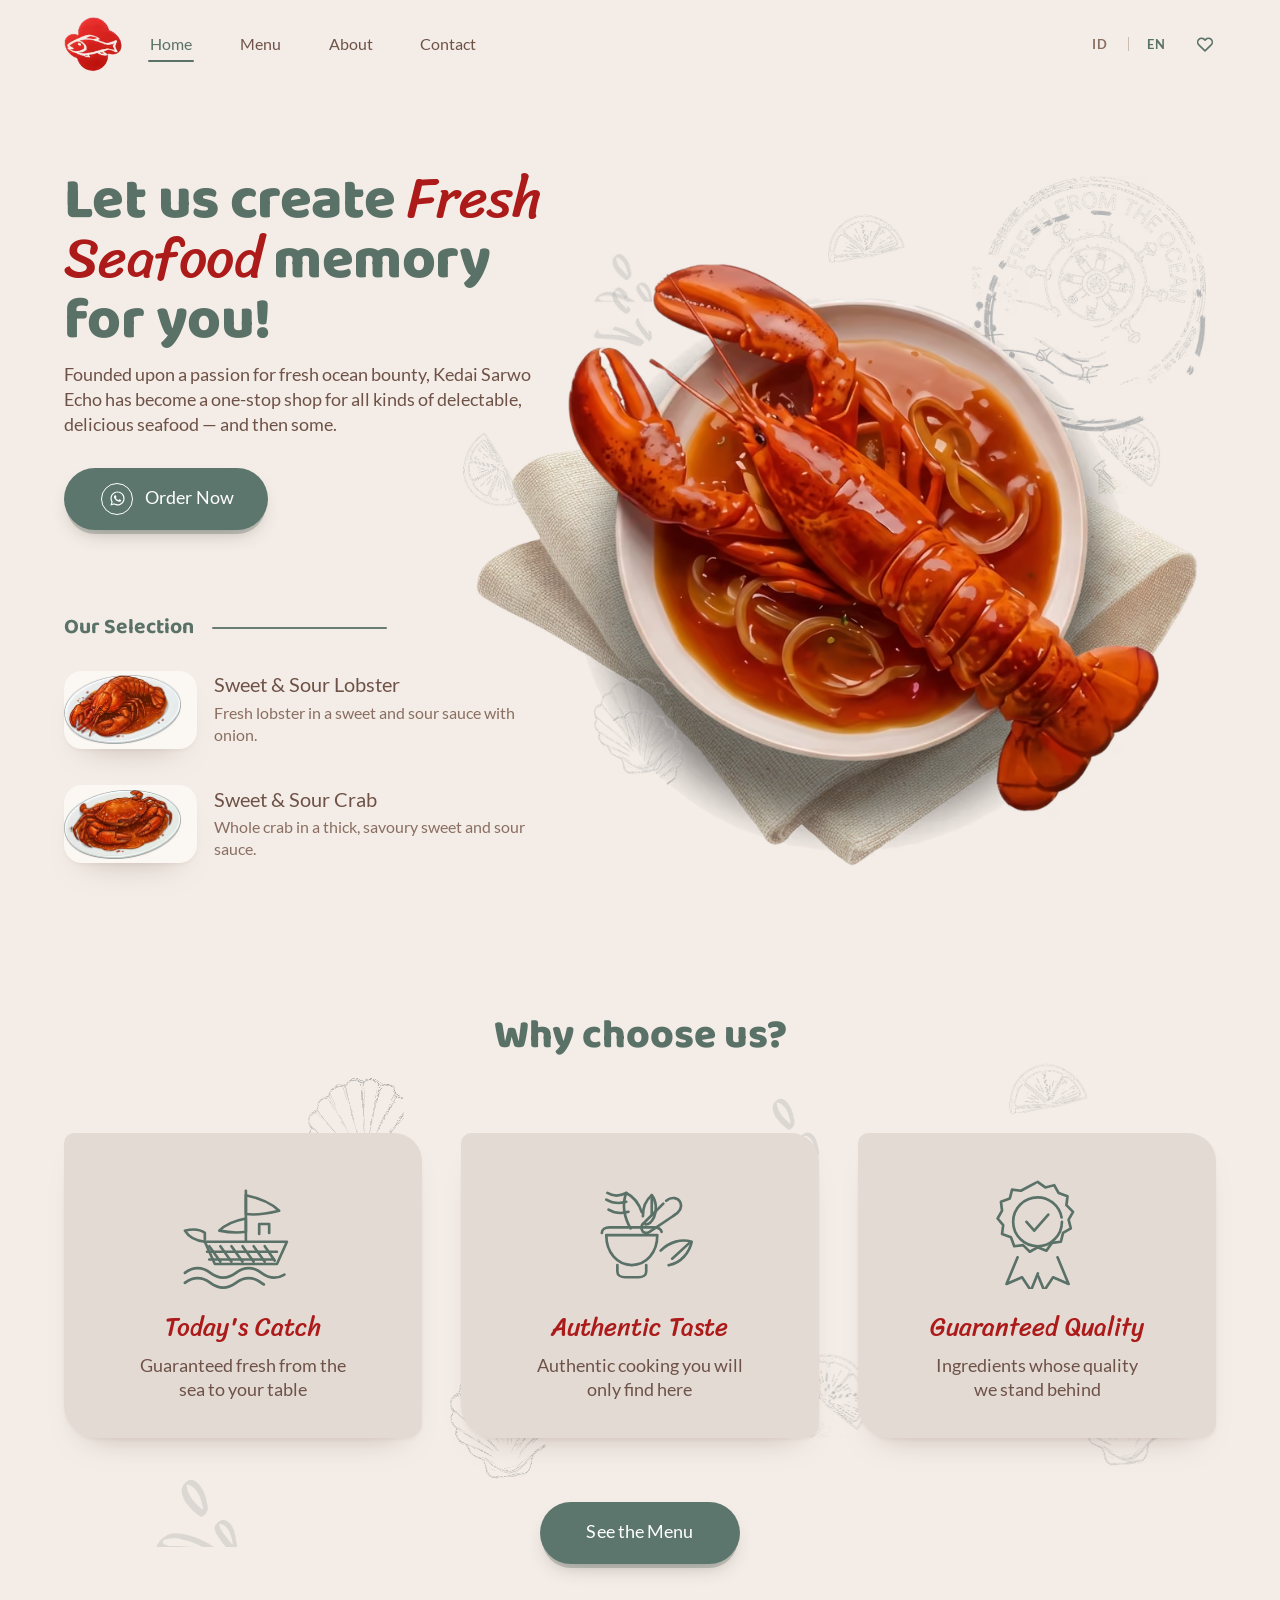
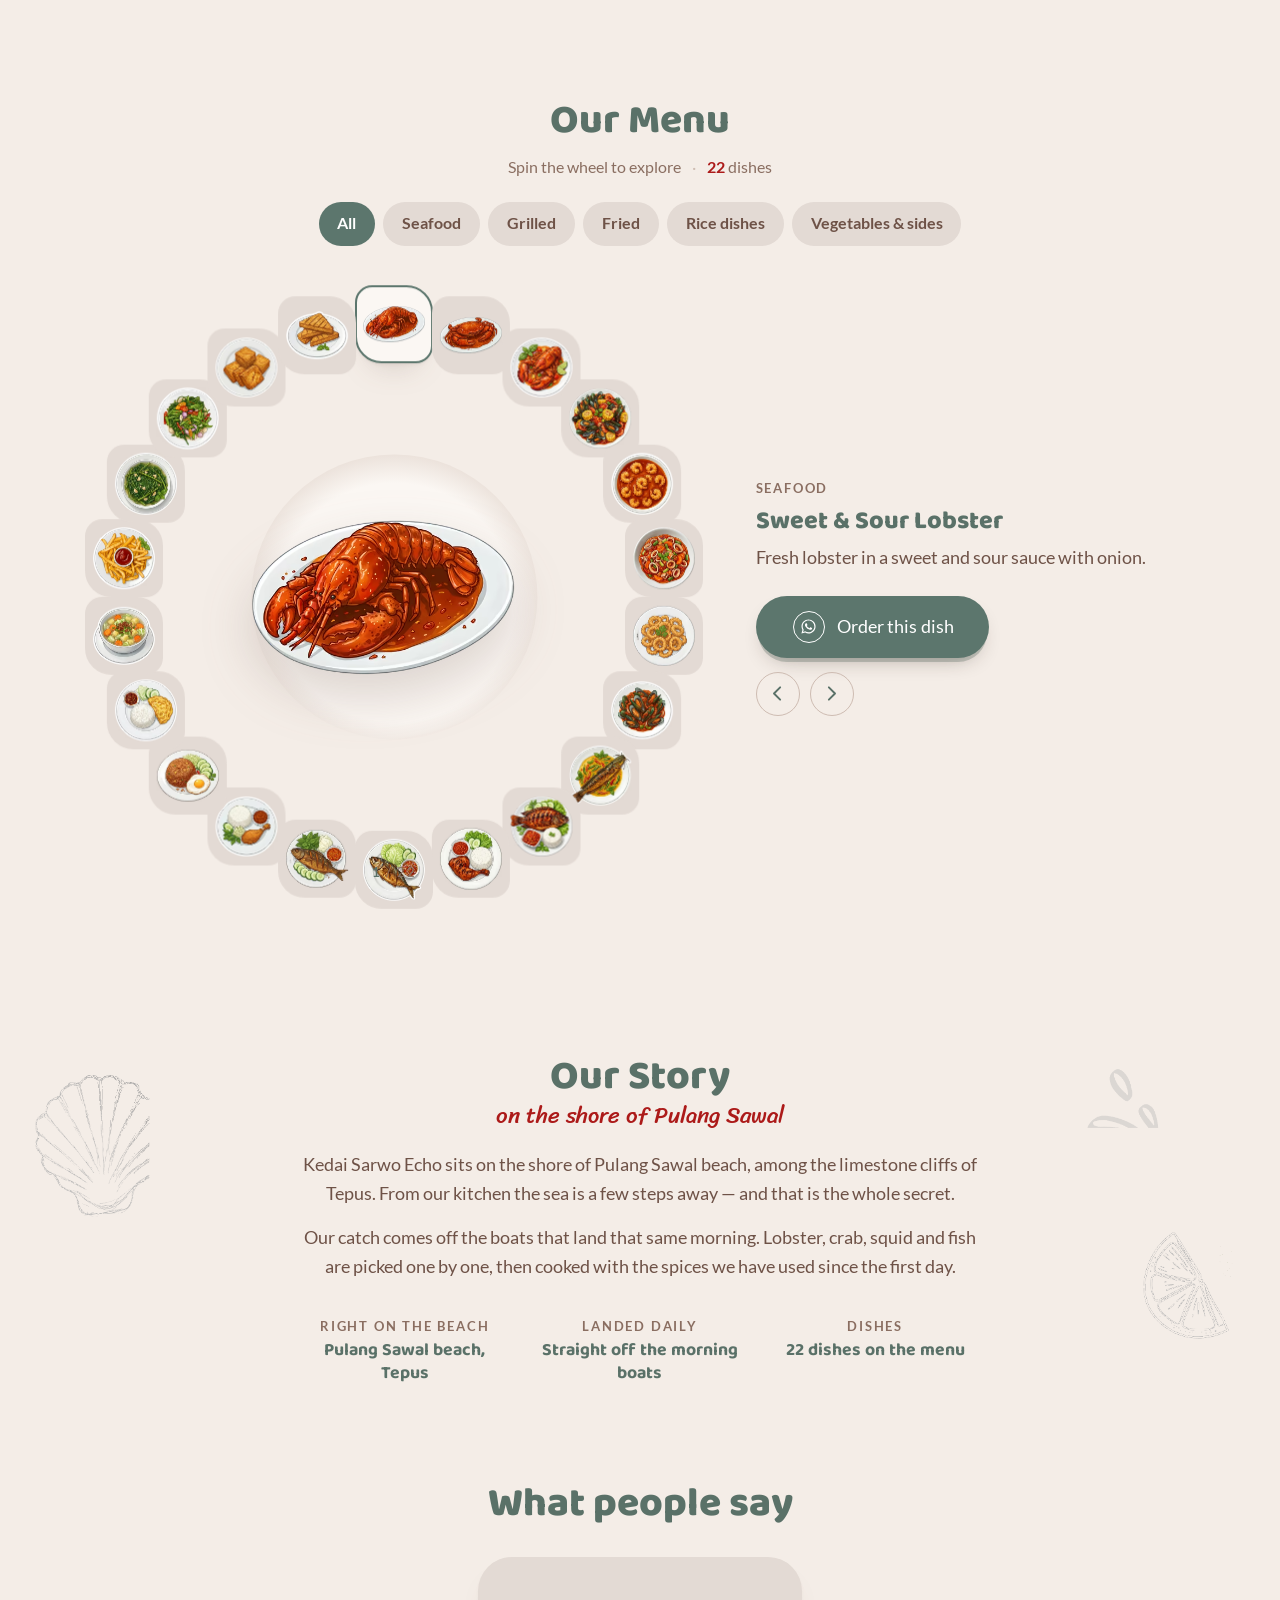
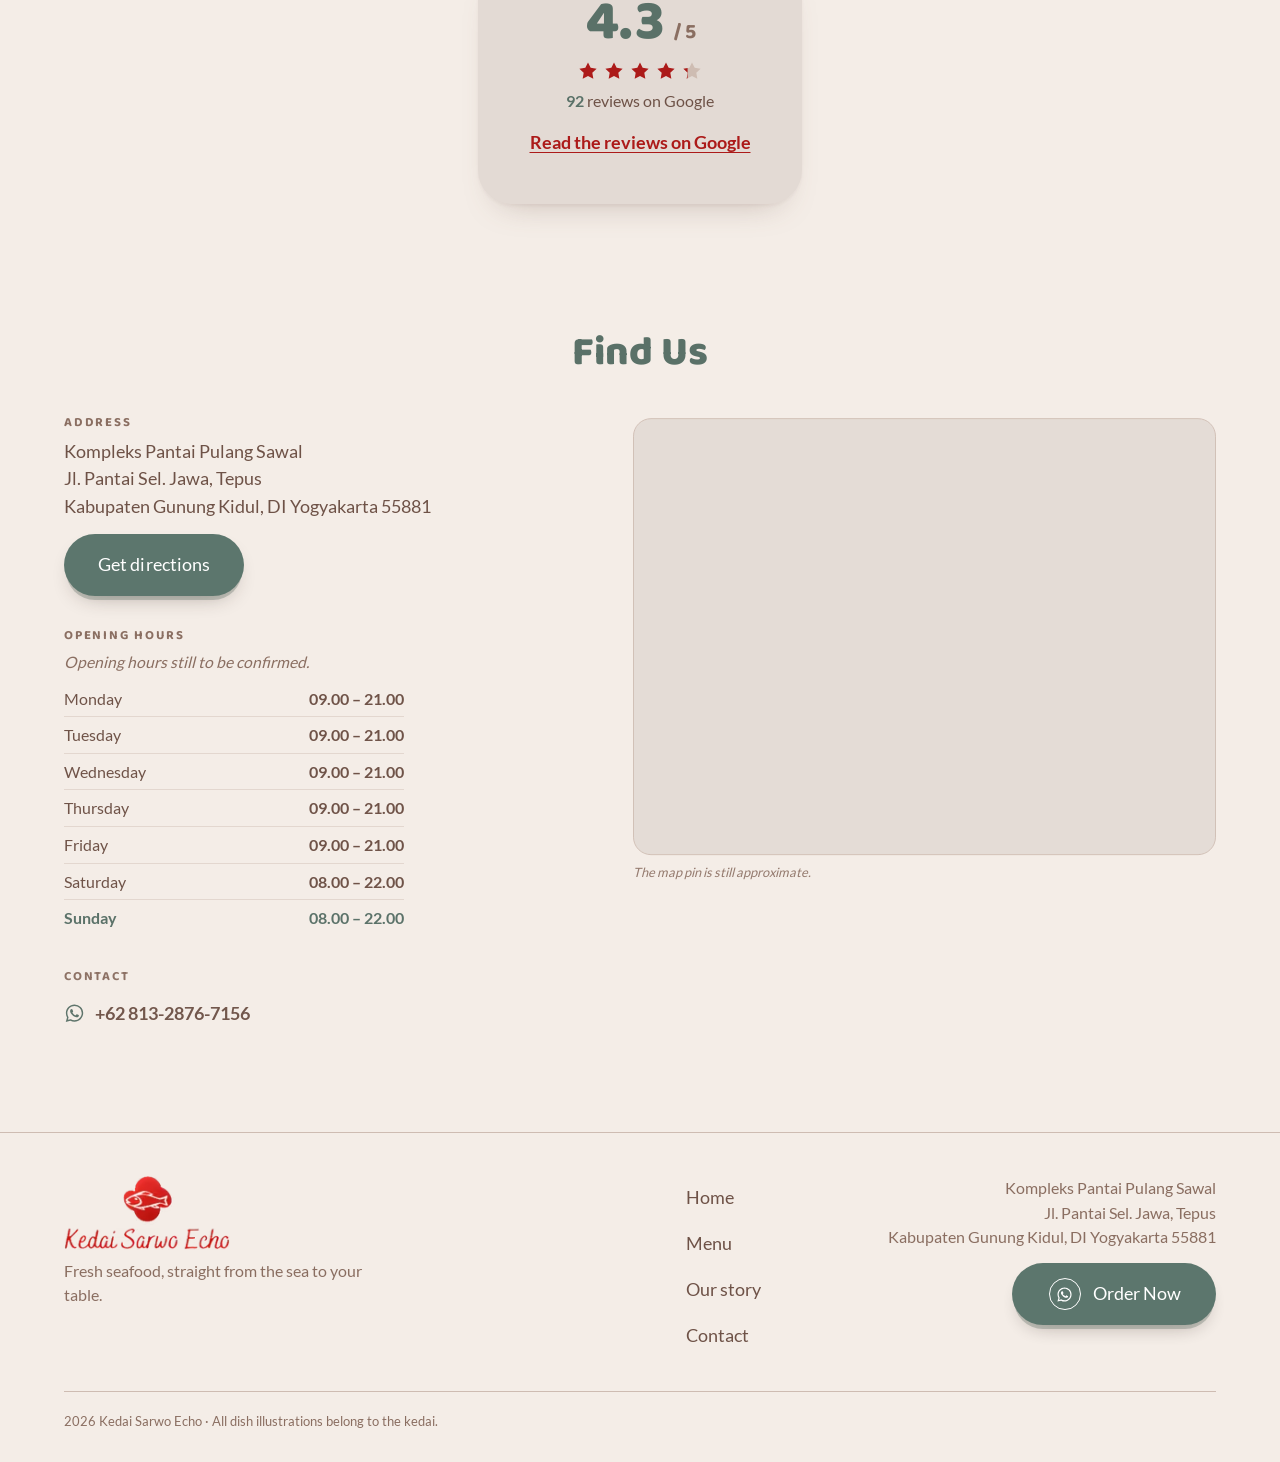
==== commit 93528d3d: "Phases 5 et 6 — sections manquantes et animations PHASE 5. Notre histoire, galerie, avis, nous trouv" ====
--- a/index.html
+++ b/index.html
@@ -17,6 +17,7 @@
 <link rel="stylesheet" href="assets/css/fonts.css">
 <link rel="stylesheet" href="assets/css/tokens.css">
 <link rel="stylesheet" href="assets/css/main.css">
+<link rel="stylesheet" href="assets/css/sections.css">
 </head>
 <body>
 
@@ -239,7 +240,118 @@
     </p>
   </section>
 
+  <!-- ══════════════ SECTION 4 — NOTRE HISTOIRE ══════════════ -->
+  <section class="story" id="cerita">
+    <div class="story__deco" aria-hidden="true"></div>
+    <div class="story__inner">
+      <h2 class="story__title"><span id="stTitle">Cerita Kami</span>
+        <em class="script" id="stAccent">di tepi Pantai Pulang Sawal</em></h2>
+      <div class="story__text" id="stText"></div>
+      <dl class="marks" id="stMarks"></dl>
+    </div>
+  </section>
+
+  <!-- ══════════════ SECTION 5 — GALERIE (masquee tant qu'il n'y a pas de photos) ═══ -->
+  <section class="gal" id="galeri" hidden>
+    <h2 class="gal__title" data-i18n="gal.title">Suasana Kedai</h2>
+    <ul class="gal__grid" id="galGrid"></ul>
+  </section>
+
+  <!-- ══════════════ SECTION 6 — AVIS ══════════════ -->
+  <section class="revw" id="ulasan">
+    <h2 class="revw__title" data-i18n="revw.title">Kata Mereka</h2>
+    <div class="revw__card">
+      <p class="revw__score"><b id="rvNote">4,3</b><span>/ 5</span></p>
+      <div class="revw__stars" id="rvStars" role="img" aria-label=""></div>
+      <p class="revw__count"><b id="rvNb">92</b> <span id="rvSrc">ulasan di Google</span></p>
+      <a class="revw__link" id="rvLink" href="#" target="_blank" rel="noopener noreferrer"
+         data-i18n="revw.link">Baca ulasannya</a>
+    </div>
+    <ul class="revw__quotes" id="rvQuotes"></ul>
+  </section>
+
+  <!-- ══════════════ SECTION 7 — NOUS TROUVER ══════════════ -->
+  <section class="find" id="kontak">
+    <h2 class="find__title" data-i18n="find.title">Kunjungi Kami</h2>
+    <div class="find__grid">
+      <div class="find__info">
+        <div class="finfo">
+          <h3 class="finfo__t" data-i18n="find.addr">Alamat</h3>
+          <address class="finfo__b" id="fAddr"></address>
+          <a class="btn btn--sage finfo__cta" id="fRoute" href="#" target="_blank" rel="noopener noreferrer"
+             data-i18n="find.route">Petunjuk arah</a>
+        </div>
+
+        <div class="finfo">
+          <h3 class="finfo__t" data-i18n="find.hours">Jam buka</h3>
+          <p class="finfo__note" id="fHoursNote" hidden data-i18n="find.hoursNote">Jam buka masih harus dikonfirmasi.</p>
+          <ul class="hours" id="fHours"></ul>
+        </div>
+
+        <div class="finfo">
+          <h3 class="finfo__t" data-i18n="find.contact">Kontak</h3>
+          <ul class="flinks">
+            <li><a class="flink" data-wa href="#" target="_blank" rel="noopener noreferrer">
+              <svg viewBox="0 0 24 24" aria-hidden="true"><use href="#i-wa"/></svg>
+              <span id="fWa">+62 813-2876-7156</span></a></li>
+            <li id="fFbLi" hidden><a class="flink" id="fFb" href="#" target="_blank" rel="noopener noreferrer">
+              <svg viewBox="0 0 24 24" aria-hidden="true"><use href="#i-fb"/></svg>
+              <span>Facebook</span></a></li>
+            <li id="fIgLi" hidden><a class="flink" id="fIg" href="#" target="_blank" rel="noopener noreferrer">
+              <svg viewBox="0 0 24 24" aria-hidden="true"><use href="#i-ig"/></svg>
+              <span>Instagram</span></a></li>
+          </ul>
+        </div>
+      </div>
+
+      <div class="find__map">
+        <iframe id="fMap" title="Peta lokasi Kedai Sarwo Echo" loading="lazy"
+                referrerpolicy="no-referrer-when-downgrade" src="about:blank"></iframe>
+        <p class="find__mapnote" id="fMapNote" hidden data-i18n="find.mapNote">Titik peta masih perkiraan.</p>
+      </div>
+    </div>
+
+    <div class="vid" id="vidWrap" hidden>
+      <div class="vid__box"><iframe id="vidFrame" title="Video Kedai Sarwo Echo" loading="lazy"
+        allow="accelerometer; clipboard-write; encrypted-media; gyroscope; picture-in-picture"
+        allowfullscreen src="about:blank"></iframe></div>
+    </div>
+  </section>
+
   </main>
+
+  <!-- ══════════════ PIED DE PAGE ══════════════ -->
+  <footer class="foot">
+    <div class="foot__inner">
+      <div class="foot__brand">
+        <picture>
+          <source srcset="assets/img/brand/logo-180.avif 180w, assets/img/brand/logo-300.avif 300w" type="image/avif" sizes="180px">
+          <source srcset="assets/img/brand/logo-180.webp 180w, assets/img/brand/logo-300.webp 300w" type="image/webp" sizes="180px">
+          <img src="assets/img/brand/logo-300.png" alt="Kedai Sarwo Echo" width="180" height="82" loading="lazy" decoding="async">
+        </picture>
+        <p class="foot__tag" data-i18n="foot.tag">Seafood segar, langsung dari laut ke meja Anda.</p>
+      </div>
+
+      <nav class="foot__nav" aria-label="Tautan kaki halaman">
+        <a href="#beranda" data-i18n="nav.home">Beranda</a>
+        <a href="#menu" data-i18n="nav.menu">Menu</a>
+        <a href="#cerita" data-i18n="foot.story">Cerita</a>
+        <a href="#kontak" data-i18n="nav.contact">Kontak</a>
+      </nav>
+
+      <div class="foot__contact">
+        <address id="footAddr"></address>
+        <a class="btn btn--wa foot__wa" data-wa href="#" target="_blank" rel="noopener noreferrer">
+          <span class="btn__ico" aria-hidden="true"><svg viewBox="0 0 24 24"><use href="#i-wa"/></svg></span>
+          <span data-i18n="hero.cta">Pesan Sekarang</span>
+        </a>
+      </div>
+    </div>
+    <p class="foot__legal">
+      <span id="footYear">2026</span> Kedai Sarwo Echo &middot;
+      <span data-i18n="foot.rights">Semua ilustrasi hidangan adalah milik kedai.</span>
+    </p>
+  </footer>
 </div><!-- /panel -->
 </div><!-- /page -->
 
@@ -248,6 +360,18 @@
   <symbol id="i-wa" viewBox="0 0 24 24">
     <path fill="currentColor" d="M12.04 2C6.58 2 2.13 6.45 2.13 11.91c0 1.75.46 3.45 1.32 4.95L2 22l5.25-1.38a9.9 9.9 0 0 0 4.79 1.22h.01c5.46 0 9.91-4.45 9.91-9.91 0-2.65-1.03-5.14-2.9-7.01A9.82 9.82 0 0 0 12.04 2m0 1.67c2.2 0 4.27.86 5.83 2.42a8.2 8.2 0 0 1 2.41 5.82c0 4.54-3.7 8.24-8.25 8.24a8.2 8.2 0 0 1-4.2-1.15l-.3-.18-3.12.82.83-3.04-.2-.31a8.2 8.2 0 0 1-1.26-4.38c0-4.54 3.7-8.24 8.26-8.24M8.53 7.33c-.16 0-.43.06-.65.31-.22.24-.87.85-.87 2.07 0 1.22.89 2.4 1.01 2.56.12.17 1.72 2.75 4.23 3.76 2.09.83 2.52.66 2.97.62.46-.04 1.47-.6 1.68-1.18.21-.58.21-1.08.15-1.18-.07-.11-.23-.17-.48-.29s-1.47-.72-1.7-.81c-.22-.08-.39-.12-.55.12-.16.25-.63.81-.77.98-.14.16-.28.18-.53.06-.24-.13-1.03-.38-1.97-1.22-.73-.65-1.22-1.45-1.36-1.7-.14-.24-.02-.37.11-.5.11-.11.24-.28.37-.42.12-.15.16-.25.24-.41.08-.17.04-.31-.02-.43-.06-.12-.55-1.33-.76-1.82-.2-.48-.4-.41-.55-.42h-.47Z"/>
   </symbol>
+  <symbol id="i-fb" viewBox="0 0 24 24">
+    <path fill="currentColor" d="M22 12.06C22 6.5 17.52 2 12 2S2 6.5 2 12.06c0 5.02 3.66 9.18 8.44 9.94v-7.03H7.9v-2.91h2.54V9.85c0-2.52 1.49-3.91 3.77-3.91 1.09 0 2.24.2 2.24.2v2.46h-1.26c-1.24 0-1.63.78-1.63 1.57v1.89h2.78l-.44 2.91h-2.34V22c4.78-.76 8.44-4.92 8.44-9.94"/>
+  </symbol>
+  <symbol id="i-ig" viewBox="0 0 24 24">
+    <path fill="none" stroke="currentColor" stroke-width="1.9" stroke-linecap="round" stroke-linejoin="round"
+      d="M7.2 3h9.6A4.2 4.2 0 0 1 21 7.2v9.6a4.2 4.2 0 0 1-4.2 4.2H7.2A4.2 4.2 0 0 1 3 16.8V7.2A4.2 4.2 0 0 1 7.2 3Z"/>
+    <circle cx="12" cy="12" r="3.8" fill="none" stroke="currentColor" stroke-width="1.9"/>
+    <circle cx="17.2" cy="6.8" r="1.15" fill="currentColor"/>
+  </symbol>
+  <symbol id="i-star" viewBox="0 0 24 24">
+    <path fill="currentColor" d="m12 2.6 2.9 5.88 6.5.95-4.7 4.58 1.11 6.47L12 17.42l-5.81 3.06 1.11-6.47-4.7-4.58 6.5-.95z"/>
+  </symbol>
   <symbol id="i-heart" viewBox="0 0 24 24">
     <path fill="none" stroke="currentColor" stroke-width="1.9" stroke-linecap="round" stroke-linejoin="round"
       d="M12 20.3 4.6 13a4.6 4.6 0 0 1 0-6.5 4.6 4.6 0 0 1 6.5 0l.9.9.9-.9a4.6 4.6 0 0 1 6.5 0 4.6 4.6 0 0 1 0 6.5z"/>
--- a/assets/css/tokens.css
+++ b/assets/css/tokens.css
@@ -64,6 +64,8 @@
   --dur-1: .18s; --dur-2: .32s; --dur-3: .55s;
 
   --wrap-max: 1440px;   /* largeur des maquettes */
+  --content-max: 1400px;  /* colonne de contenu partagee par TOUTES les sections,
+                             pour que les bords s'alignent d'une section a l'autre */
   --panel-max: 1760px;  /* pleine largeur ; au-dela le contenu se centre sur du creme */
   --tap: 44px;          /* cible tactile minimale */
 
--- a/assets/css/main.css
+++ b/assets/css/main.css
@@ -66,13 +66,34 @@
   overflow: clip;
 }
 
+/* Colonne de contenu commune : meme bord gauche et droit dans toutes les
+   sections, quelle que soit la largeur de l'ecran.                          */
+.nav, .hero, .why, .menu {
+  max-width: calc(var(--content-max) + 2 * var(--pad-x));
+  margin-inline: auto;
+}
+
 /* ══════════════ NAVIGATION ══════════════ */
 .nav {
   display: flex; align-items: center;
   gap: clamp(12px, 2vw, 28px);
   min-height: 62px;
-  padding: clamp(14px, 2.6vw, 40px) var(--pad-x) 0;
-  position: relative; z-index: 20;
+  padding: clamp(10px, 1.3vw, 20px) var(--pad-x) clamp(6px, .8vw, 12px);
+  position: sticky; top: 0; z-index: 40;
+  transition: padding var(--dur-2) var(--ease-out);
+}
+/* la bande de fond deborde jusqu'aux bords de l'ecran : sans ca, le contenu
+   defilerait a nu de chaque cote de la colonne pendant que la nav reste collee. */
+.nav::before {
+  content: ""; position: absolute; inset: 0 50% 0 50%;
+  width: 100vw; transform: translateX(-50%); z-index: -1;
+  background: var(--bg-panel);
+  box-shadow: 0 1px 0 rgba(206,188,178,0), 0 10px 26px -20px rgba(110,82,71,0);
+  transition: box-shadow var(--dur-2) var(--ease-out);
+}
+.nav.is-stuck { padding-top: clamp(8px, .9vw, 12px); padding-bottom: clamp(8px, .9vw, 12px); }
+.nav.is-stuck::before {
+  box-shadow: 0 1px 0 rgba(206,188,178,.7), 0 10px 26px -20px rgba(110,82,71,.5);
 }
 .nav__logo { flex: none; display: block; }
 .nav__logo img { width: clamp(48px, 4.6vw, 66px); height: auto; }
@@ -254,7 +275,6 @@
 .why__grid {
   display: grid; grid-template-columns: repeat(3, 1fr);
   gap: clamp(16px, 3.1vw, 45px);
-  max-width: 1339px; margin-inline: auto;
   margin-top: clamp(26px, 5.9vw, 85px);
   position: relative; z-index: 2;
 }
--- a/assets/css/sections.css
+++ b/assets/css/sections.css
@@ -0,0 +1,201 @@
+/* ============================================================
+   Kedai Sarwo Echo — sections 4 a 7 et pied de page
+   Notre histoire, galerie, avis, nous trouver, pied de page.
+   Meme colonne de contenu et memes tokens que le reste du site.
+   ============================================================ */
+
+/* ══════════════ SECTION 4 — NOTRE HISTOIRE ══════════════ */
+.story { margin-top: var(--s-sec-y); padding: 0 var(--pad-x); position: relative;
+         max-width: calc(var(--content-max) + 2 * var(--pad-x)); margin-inline: auto; }
+.story__deco {
+  position: absolute; inset: -6% 0; z-index: 0; pointer-events: none;
+  background-repeat: no-repeat;
+  background-image: url("../img/hero/hero-shell-182.png"),
+                    url("../img/hero/hero-lemon-left-142.png"),
+                    url("../img/hero/hero-splash-135.png");
+  background-position: 3% 16%, 96% 74%, 90% 10%;
+  background-size: 9%, 7%, 5.6%;
+}
+.story__inner {
+  position: relative; z-index: 1; text-align: center;
+  max-width: 68ch; margin-inline: auto;
+  display: flex; flex-direction: column; align-items: center; gap: clamp(14px, 1.8vw, 24px);
+}
+.story__title { font-size: var(--t-h2); color: var(--fg-title); }
+.story__title .script {
+  display: block; font-family: var(--f-script); font-style: normal; font-weight: 400;
+  color: var(--fg-accent); font-size: .56em; margin-top: .2em;
+}
+.story__text { display: flex; flex-direction: column; gap: clamp(10px, 1.2vw, 16px); }
+.story__text p { color: var(--fg-body); line-height: 1.62; text-wrap: pretty; }
+
+.marks {
+  margin: clamp(6px, 1vw, 14px) 0 0; display: grid; gap: clamp(14px, 2vw, 30px);
+  grid-template-columns: repeat(auto-fit, minmax(180px, 1fr)); width: 100%;
+}
+.marks div { display: flex; flex-direction: column; gap: 3px; }
+.marks dt {
+  font-size: var(--t-micro); font-weight: 700; letter-spacing: .14em;
+  text-transform: uppercase; color: var(--fg-muted);
+}
+.marks dd {
+  margin: 0; font-family: var(--f-display); font-weight: 700;
+  font-size: var(--t-body); color: var(--fg-title); line-height: 1.3;
+}
+
+/* ══════════════ SECTION 5 — GALERIE ══════════════ */
+.gal { margin-top: var(--s-sec-y); padding: 0 var(--pad-x);
+       max-width: calc(var(--content-max) + 2 * var(--pad-x)); margin-inline: auto; }
+.gal__title { font-size: var(--t-h2); color: var(--fg-title); text-align: center; }
+.gal__grid {
+  margin-top: clamp(20px, 3vw, 40px);
+  display: grid; gap: clamp(10px, 1.4vw, 18px);
+  grid-template-columns: repeat(auto-fill, minmax(min(100%, 240px), 1fr));
+}
+.gal__grid li {
+  border-radius: var(--r-md); overflow: hidden; background: var(--bg-card);
+  box-shadow: var(--sh-card); aspect-ratio: 4 / 3;
+}
+.gal__grid img { width: 100%; height: 100%; object-fit: cover; }
+
+/* ══════════════ SECTION 6 — AVIS ══════════════ */
+.revw {
+  margin-top: var(--s-sec-y); padding: 0 var(--pad-x);
+  max-width: calc(var(--content-max) + 2 * var(--pad-x)); margin-inline: auto;
+  display: flex; flex-direction: column; align-items: center; gap: clamp(18px, 2.4vw, 32px);
+}
+.revw__title { font-size: var(--t-h2); color: var(--fg-title); text-align: center; }
+.revw__card {
+  display: flex; flex-direction: column; align-items: center; gap: 8px;
+  padding: clamp(24px, 3vw, 40px) clamp(28px, 4vw, 60px);
+  background: var(--bg-card); border-radius: var(--r-lg); box-shadow: var(--sh-card);
+  text-align: center;
+}
+.revw__score { display: flex; align-items: baseline; gap: 8px; }
+.revw__score b {
+  font-family: var(--f-display); font-weight: 800; line-height: 1;
+  font-size: clamp(2.6rem, 4.4vw, 3.6rem); color: var(--fg-title);
+  font-variant-numeric: tabular-nums;
+}
+.revw__score span {
+  font-family: var(--f-display); font-weight: 700;
+  font-size: var(--t-eyebrow); color: var(--fg-muted);
+}
+.revw__stars { display: flex; gap: 4px; }
+.revw__stars svg { width: 22px; height: 22px; color: var(--c-taupe-400); }
+.revw__stars svg.on { color: var(--fg-accent); }
+.revw__stars .half { position: relative; display: inline-flex; }
+.revw__stars .half svg + svg {
+  position: absolute; inset: 0; color: var(--fg-accent);
+  clip-path: inset(0 var(--cut) 0 0);
+}
+.revw__count { font-size: var(--t-body-sm); color: var(--fg-body); }
+.revw__count b { color: var(--fg-title); font-weight: 700; }
+.revw__link {
+  font-weight: 700; color: var(--fg-accent); text-decoration: underline;
+  text-underline-offset: 3px; min-height: var(--tap);
+  display: inline-flex; align-items: center;
+}
+.revw__quotes {
+  display: grid; gap: clamp(12px, 1.6vw, 20px); width: 100%;
+  grid-template-columns: repeat(auto-fit, minmax(min(100%, 300px), 1fr));
+}
+.revw__quotes li {
+  background: var(--bg-raised); border: 1px solid var(--line);
+  border-radius: var(--r-md); padding: clamp(16px, 2vw, 24px);
+}
+.revw__quotes blockquote { margin: 0; color: var(--fg-body); line-height: 1.5; }
+.revw__quotes cite {
+  display: block; margin-top: 10px; font-style: normal;
+  font-size: var(--t-body-sm); color: var(--fg-muted);
+}
+
+/* ══════════════ SECTION 7 — NOUS TROUVER ══════════════ */
+.find { margin-top: var(--s-sec-y); padding: 0 var(--pad-x);
+        max-width: calc(var(--content-max) + 2 * var(--pad-x)); margin-inline: auto; }
+.find__title { font-size: var(--t-h2); color: var(--fg-title); text-align: center; }
+.find__grid { margin-top: clamp(22px, 3.2vw, 46px); display: grid; gap: clamp(20px, 3vw, 44px); }
+.find__info { display: flex; flex-direction: column; gap: clamp(20px, 2.6vw, 34px); }
+.finfo { display: flex; flex-direction: column; gap: 8px; align-items: flex-start; }
+.finfo__t {
+  font-size: var(--t-micro); font-weight: 700; letter-spacing: .14em;
+  text-transform: uppercase; color: var(--fg-muted);
+}
+.finfo__b { font-style: normal; color: var(--fg-body); line-height: 1.55; }
+.finfo__cta { margin-top: 6px; }
+.finfo__note { font-size: var(--t-body-sm); color: var(--fg-muted); font-style: italic; }
+
+.hours { display: grid; gap: 2px; width: 100%; max-width: 340px; }
+.hours li {
+  display: flex; justify-content: space-between; gap: 16px;
+  padding: 5px 0; border-bottom: 1px solid rgba(206, 188, 178, .45);
+  font-size: var(--t-body-sm); color: var(--fg-body);
+}
+.hours li:last-child { border-bottom: none; }
+.hours li.is-today { color: var(--fg-title); font-weight: 700; }
+.hours b { font-weight: 700; font-variant-numeric: tabular-nums; }
+
+.flinks { display: flex; flex-direction: column; gap: 4px; }
+.flink {
+  display: inline-flex; align-items: center; gap: 10px;
+  min-height: var(--tap); color: var(--fg-body); font-weight: 700;
+  transition: color var(--dur-1) var(--ease-out);
+}
+.flink:hover { color: var(--fg-accent); }
+.flink svg { width: 21px; height: 21px; flex: none; color: var(--fg-title); }
+
+.find__map { display: flex; flex-direction: column; gap: 8px; }
+.find__map iframe {
+  width: 100%; aspect-ratio: 4 / 3; border: 1px solid var(--line);
+  border-radius: var(--r-md); background: var(--bg-card); display: block;
+}
+.find__mapnote { font-size: var(--t-micro); color: var(--fg-muted); font-style: italic; }
+
+.vid { margin-top: clamp(24px, 3.4vw, 48px); }
+.vid__box {
+  position: relative; aspect-ratio: 16 / 9; border-radius: var(--r-md);
+  overflow: hidden; box-shadow: var(--sh-card); background: var(--bg-card);
+}
+.vid__box iframe { position: absolute; inset: 0; width: 100%; height: 100%; border: 0; }
+
+/* ══════════════ PIED DE PAGE ══════════════ */
+.foot {
+  margin-top: var(--s-sec-y);
+  border-top: 1px solid var(--line);
+  padding: clamp(28px, 3.4vw, 50px) var(--pad-x) clamp(20px, 2.4vw, 32px);
+}
+.foot__inner {
+  max-width: var(--content-max); margin-inline: auto;
+  display: grid; gap: clamp(22px, 3vw, 40px);
+}
+.foot__brand { display: flex; flex-direction: column; gap: 10px; align-items: flex-start; }
+.foot__brand img { width: clamp(150px, 13vw, 190px); height: auto; }
+.foot__tag { color: var(--fg-muted); font-size: var(--t-body-sm); max-width: 34ch; }
+.foot__nav { display: flex; flex-direction: column; gap: 2px; }
+.foot__nav a {
+  min-height: var(--tap); display: inline-flex; align-items: center;
+  color: var(--fg-body); transition: color var(--dur-1) var(--ease-out);
+}
+.foot__nav a:hover { color: var(--fg-accent); }
+.foot__contact { display: flex; flex-direction: column; gap: 14px; align-items: flex-start; }
+.foot__contact address {
+  font-style: normal; color: var(--fg-muted);
+  font-size: var(--t-body-sm); line-height: 1.55;
+}
+.foot__legal {
+  max-width: var(--content-max); margin: clamp(22px, 2.6vw, 34px) auto 0;
+  padding-top: clamp(14px, 1.6vw, 20px); border-top: 1px solid var(--line);
+  font-size: var(--t-micro); color: var(--fg-muted);
+}
+
+/* ══════════════ DESKTOP ══════════════ */
+@media (min-width: 861px) {
+  .find__grid { grid-template-columns: minmax(0, 1fr) minmax(0, 1.1fr); align-items: start; }
+  .foot__inner { grid-template-columns: minmax(0, 1.4fr) auto minmax(0, 1fr); align-items: start; }
+  .foot__contact { align-items: flex-end; text-align: right; }
+}
+
+@media (max-width: 560px) {
+  .story__deco { opacity: .5; background-size: 14%, 11%, 9%; }
+  .revw__card { width: 100%; }
+}
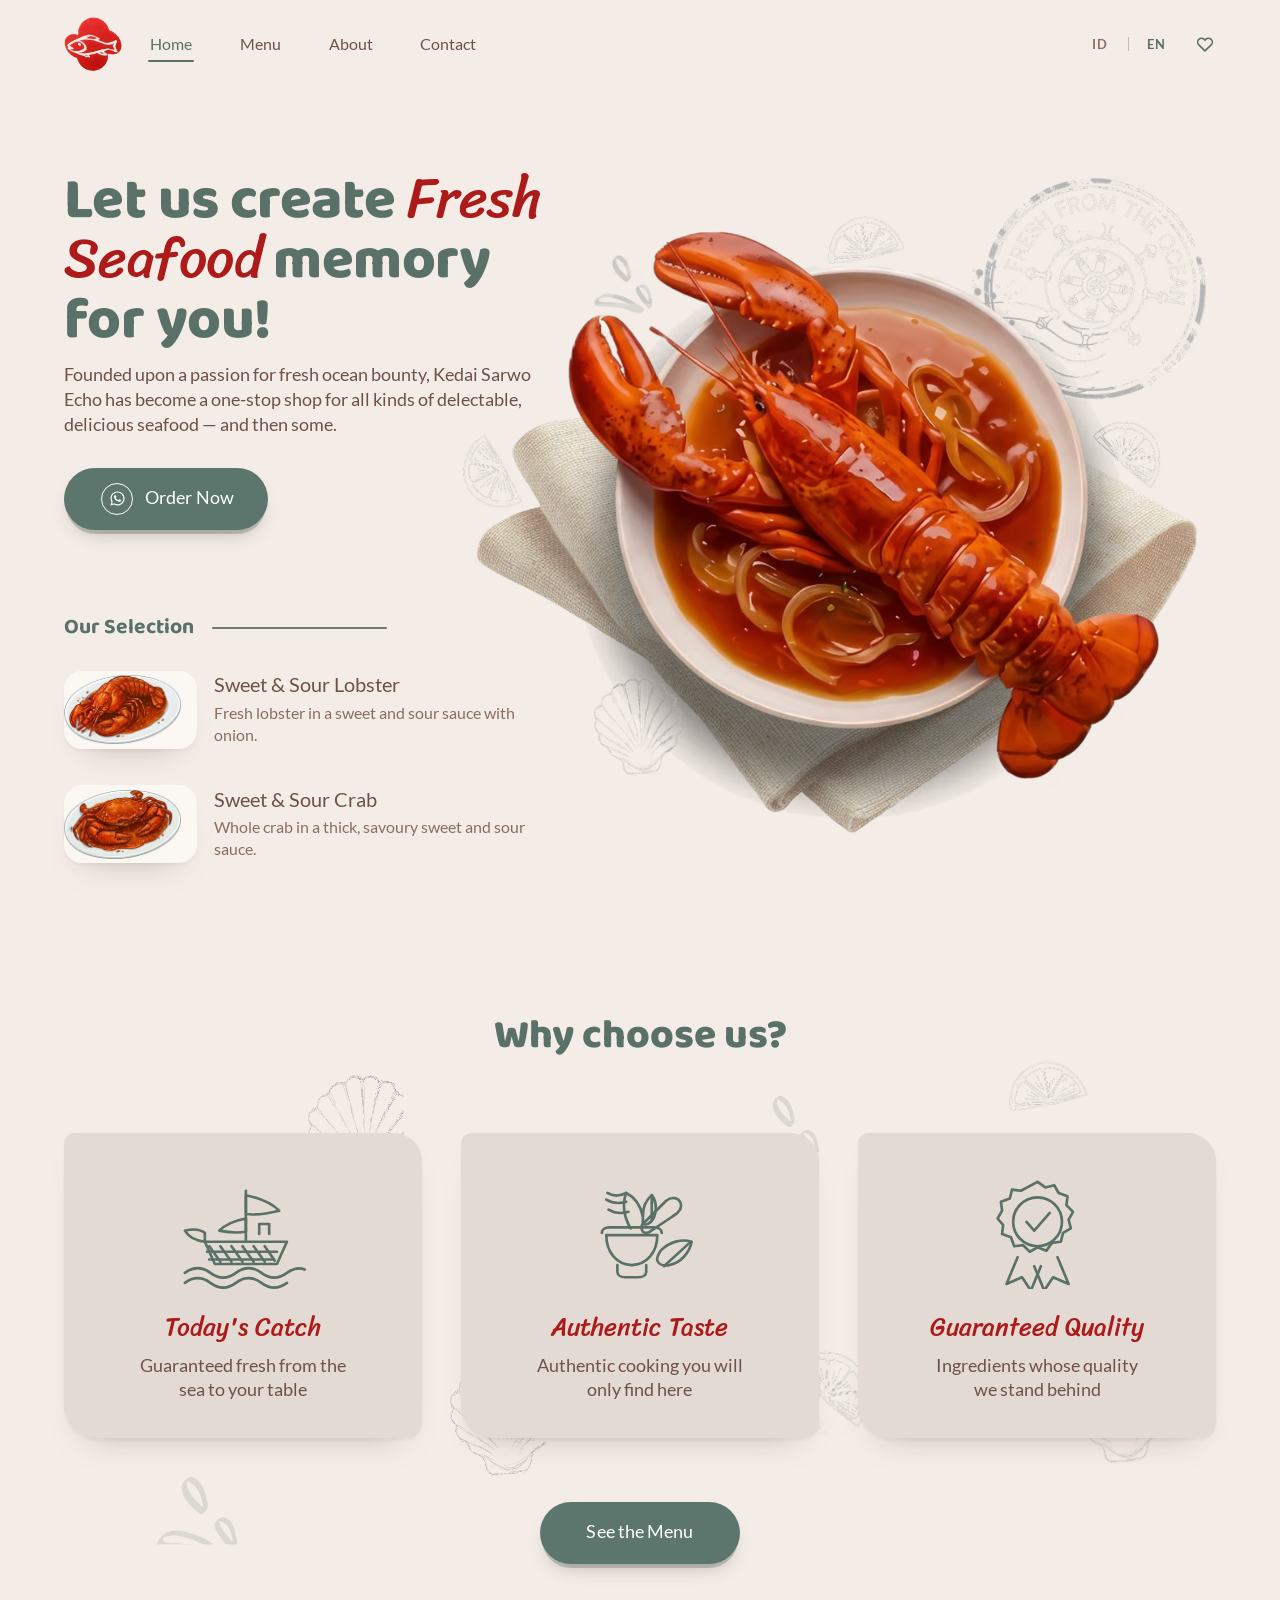
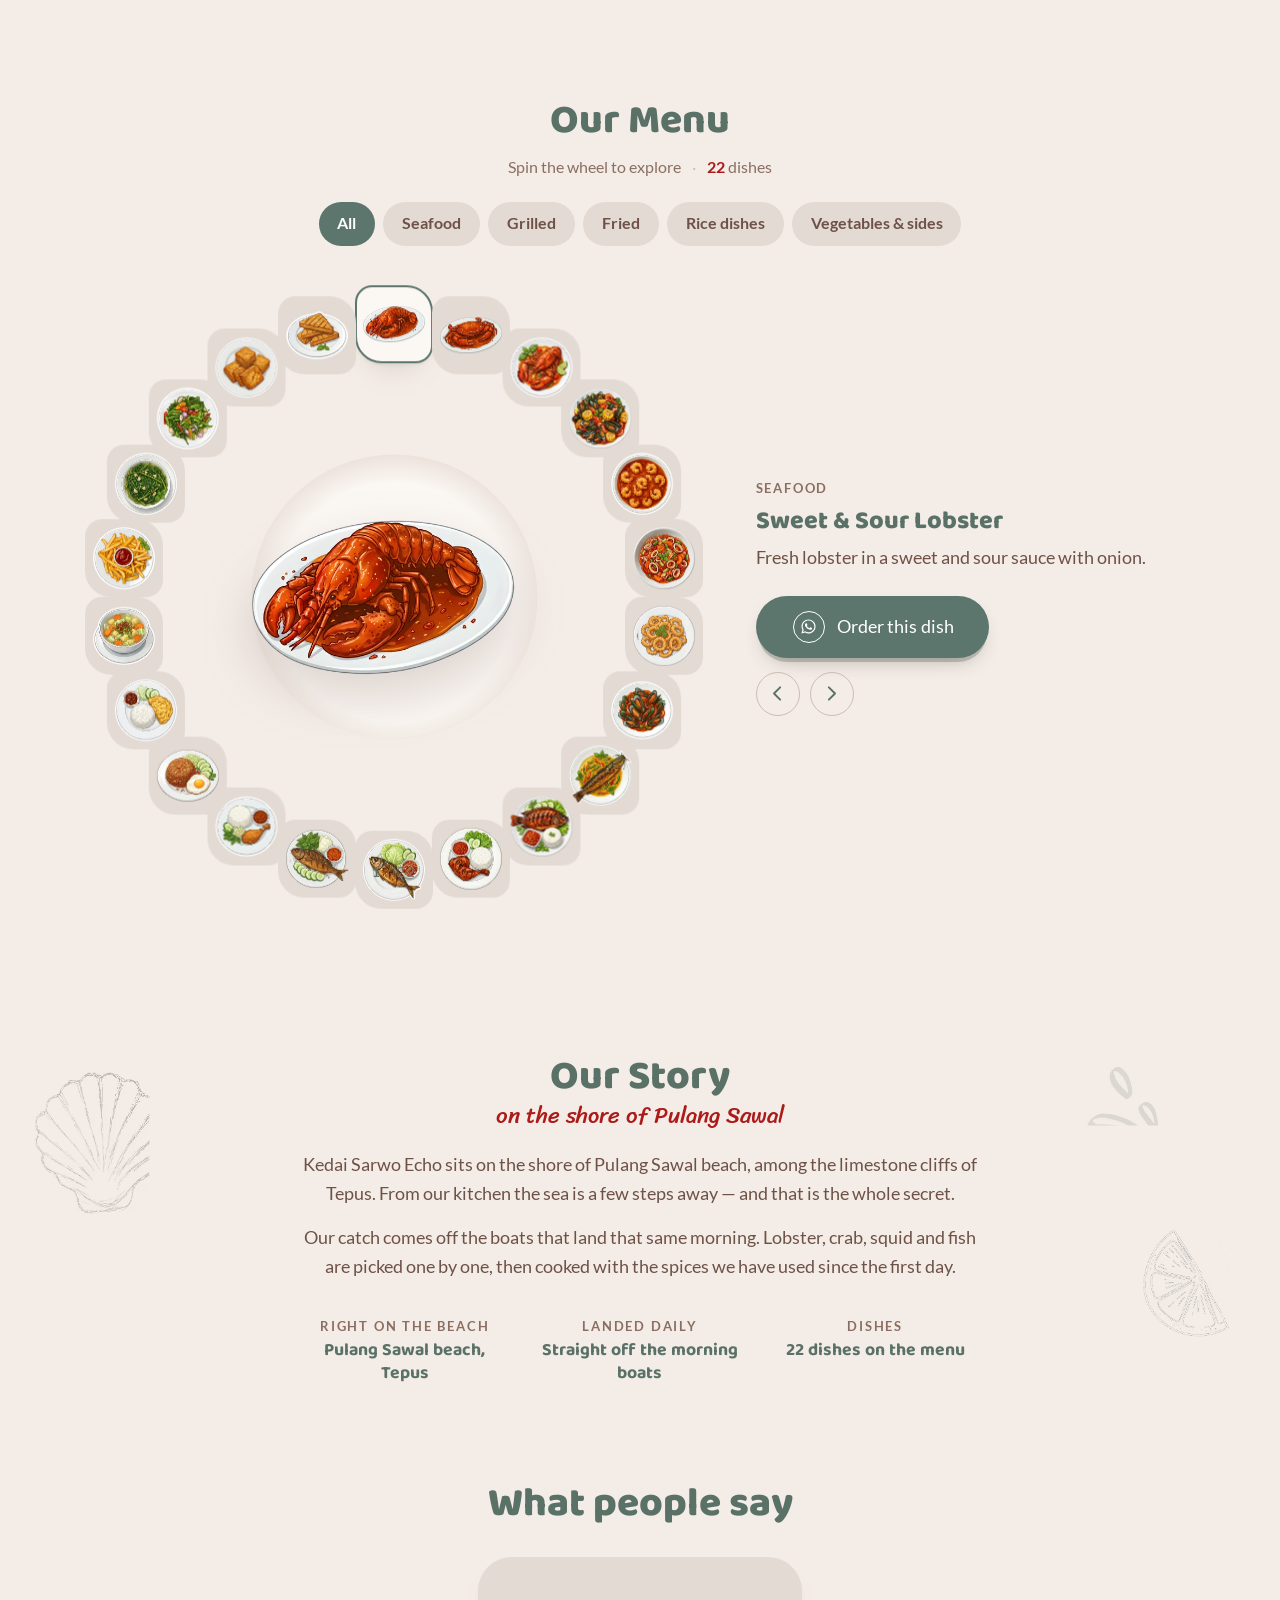
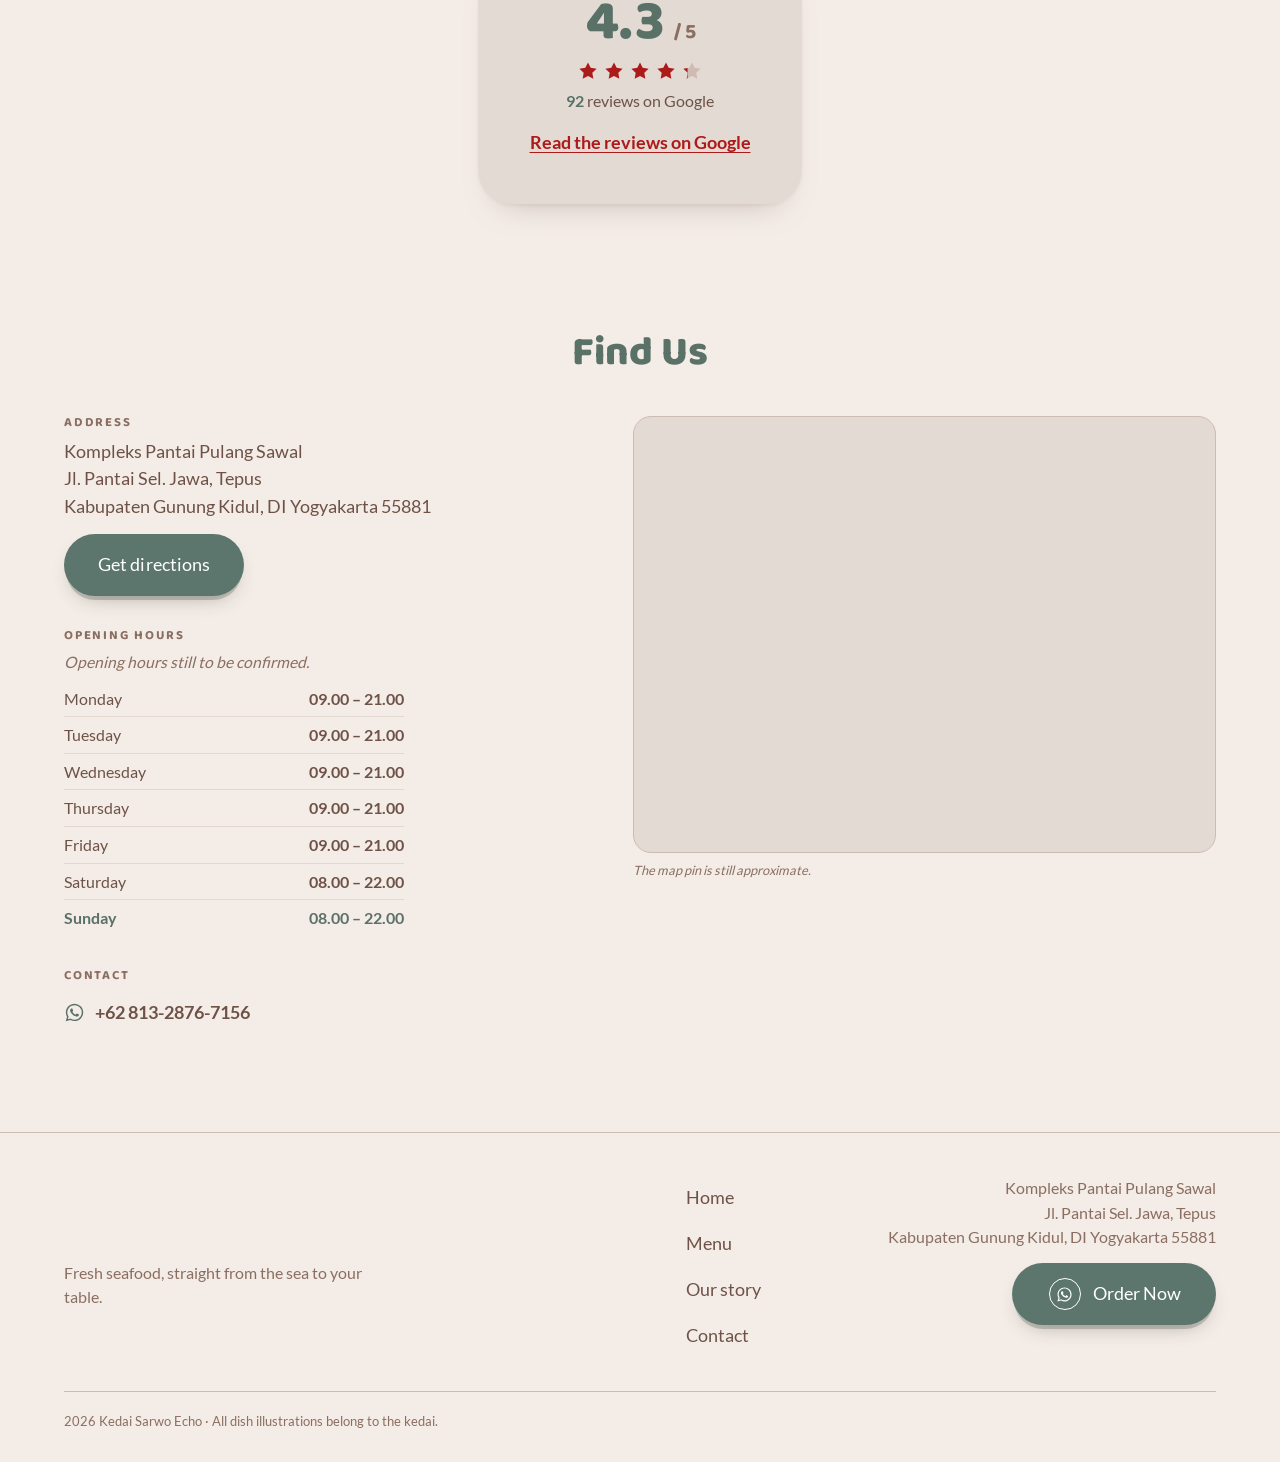
==== commit 905eabb7: "Phase 7 — performance, securite, referencement, mise en ligne SECURITE. Content-Security-Policy stri" ====
--- a/index.html
+++ b/index.html
@@ -6,6 +6,26 @@
 <title>Kedai Sarwo Echo — Seafood Segar di Pantai Pulang Sawal</title>
 <meta name="description" content="Rumah makan seafood di Pantai Pulang Sawal, Tepus, Gunungkidul. Lobster, kepiting, cumi dan ikan segar langsung dari laut ke meja Anda.">
 <meta name="theme-color" content="#F4EDE7">
+
+<!-- Content-Security-Policy en balise : GitHub Pages ne permet pas d'en-tetes HTTP.
+     Aucun script ni style en ligne, aucun domaine tiers hors la carte et la video. -->
+<meta http-equiv="Content-Security-Policy" content="default-src 'none'; base-uri 'none'; form-action 'none'; img-src 'self' data:; font-src 'self'; style-src 'self'; script-src 'self'; connect-src 'self'; manifest-src 'self'; media-src 'self'; frame-src https://www.openstreetmap.org https://www.youtube-nocookie.com; upgrade-insecure-requests">
+<meta name="referrer" content="strict-origin-when-cross-origin">
+
+<link rel="canonical" href="https://kedaisarwoechocom.github.io/Kedaisarwoecho/">
+<meta property="og:type" content="restaurant.restaurant">
+<meta property="og:site_name" content="Kedai Sarwo Echo">
+<meta property="og:locale" content="id_ID">
+<meta property="og:locale:alternate" content="en_GB">
+<meta property="og:title" content="Kedai Sarwo Echo — Seafood Segar di Pantai Pulang Sawal">
+<meta property="og:description" content="Lobster, kepiting, cumi dan ikan segar, langsung dari laut ke meja Anda. Di tepi Pantai Pulang Sawal, Tepus, Gunungkidul.">
+<meta property="og:image" content="assets/img/brand/icon-512.png">
+<meta name="twitter:card" content="summary_large_image">
+
+<!-- l'illustration du hero est le plus gros element visible : on la demande tot -->
+<link rel="preload" as="image" href="assets/img/hero/hero-plate-900.avif" type="image/avif"
+      imagesrcset="assets/img/hero/hero-plate-560.avif 560w, assets/img/hero/hero-plate-900.avif 900w, assets/img/hero/hero-plate-1400.avif 1400w"
+      imagesizes="(max-width:900px) 92vw, 58vw" fetchpriority="high">
 
 <link rel="icon" href="assets/img/brand/favicon.ico" sizes="any">
 <link rel="icon" href="assets/img/brand/favicon-96.png" type="image/png" sizes="96x96">
@@ -305,8 +325,8 @@
       </div>
 
       <div class="find__map">
-        <iframe id="fMap" title="Peta lokasi Kedai Sarwo Echo" loading="lazy"
-                referrerpolicy="no-referrer-when-downgrade" src="about:blank"></iframe>
+        <iframe id="fMap" title="Peta lokasi Kedai Sarwo Echo" loading="lazy" tabindex="-1"
+                aria-hidden="true" referrerpolicy="no-referrer-when-downgrade" src="about:blank"></iframe>
         <p class="find__mapnote" id="fMapNote" hidden data-i18n="find.mapNote">Titik peta masih perkiraan.</p>
       </div>
     </div>
@@ -356,7 +376,7 @@
 </div><!-- /page -->
 
 <!-- sprite SVG -->
-<svg width="0" height="0" style="position:absolute" aria-hidden="true" focusable="false">
+<svg class="sprite" width="0" height="0" aria-hidden="true" focusable="false">
   <symbol id="i-wa" viewBox="0 0 24 24">
     <path fill="currentColor" d="M12.04 2C6.58 2 2.13 6.45 2.13 11.91c0 1.75.46 3.45 1.32 4.95L2 22l5.25-1.38a9.9 9.9 0 0 0 4.79 1.22h.01c5.46 0 9.91-4.45 9.91-9.91 0-2.65-1.03-5.14-2.9-7.01A9.82 9.82 0 0 0 12.04 2m0 1.67c2.2 0 4.27.86 5.83 2.42a8.2 8.2 0 0 1 2.41 5.82c0 4.54-3.7 8.24-8.25 8.24a8.2 8.2 0 0 1-4.2-1.15l-.3-.18-3.12.82.83-3.04-.2-.31a8.2 8.2 0 0 1-1.26-4.38c0-4.54 3.7-8.24 8.26-8.24M8.53 7.33c-.16 0-.43.06-.65.31-.22.24-.87.85-.87 2.07 0 1.22.89 2.4 1.01 2.56.12.17 1.72 2.75 4.23 3.76 2.09.83 2.52.66 2.97.62.46-.04 1.47-.6 1.68-1.18.21-.58.21-1.08.15-1.18-.07-.11-.23-.17-.48-.29s-1.47-.72-1.7-.81c-.22-.08-.39-.12-.55.12-.16.25-.63.81-.77.98-.14.16-.28.18-.53.06-.24-.13-1.03-.38-1.97-1.22-.73-.65-1.22-1.45-1.36-1.7-.14-.24-.02-.37.11-.5.11-.11.24-.28.37-.42.12-.15.16-.25.24-.41.08-.17.04-.31-.02-.43-.06-.12-.55-1.33-.76-1.82-.2-.48-.4-.41-.55-.42h-.47Z"/>
   </symbol>
--- a/assets/css/tokens.css
+++ b/assets/css/tokens.css
@@ -58,6 +58,12 @@
   --sh-btn: 0 6px 0 -2px rgba(74,93,85,.28), 0 10px 22px -12px rgba(46,32,25,.45);
   --sh-card: 0 2px 3px rgba(110,82,71,.05), 0 18px 34px -22px rgba(110,82,71,.4);
   --sh-float: 0 30px 60px -30px rgba(110,82,71,.5);
+  --sh-btn-active: 0 3px 0 -2px rgba(74,93,85,.28);
+  --sh-nav: 0 1px 0 rgba(206,188,178,.7), 0 10px 26px -20px rgba(110,82,71,.5);
+  --sh-nav-off: 0 1px 0 rgba(206,188,178,0), 0 10px 26px -20px rgba(110,82,71,0);
+  --glow-hub: drop-shadow(0 22px 26px rgba(110,82,71,.22));
+  --line-soft: rgba(206,188,178,.45);
+  --halo-hub: rgba(206,188,178,.22);
 
   --ease-out: cubic-bezier(.22,1,.36,1);
   --ease-soft: cubic-bezier(.32,.72,0,1);
--- a/assets/css/main.css
+++ b/assets/css/main.css
@@ -21,6 +21,7 @@
 /* toute regle `display` d'auteur bat le `display:none` que le navigateur applique
    a [hidden] : sans ce garde-fou, masquer un element en flex ou grid ne marche pas. */
 [hidden] { display: none !important; }
+.sprite { position: absolute; width: 0; height: 0; overflow: hidden; }
 img { height: auto; }
 h1, h2, h3 { margin: 0; font-family: var(--f-display); font-weight: 800;
              line-height: var(--lh-tight); }
@@ -80,7 +81,6 @@
   min-height: 62px;
   padding: clamp(10px, 1.3vw, 20px) var(--pad-x) clamp(6px, .8vw, 12px);
   position: sticky; top: 0; z-index: 40;
-  transition: padding var(--dur-2) var(--ease-out);
 }
 /* la bande de fond deborde jusqu'aux bords de l'ecran : sans ca, le contenu
    defilerait a nu de chaque cote de la colonne pendant que la nav reste collee. */
@@ -88,12 +88,14 @@
   content: ""; position: absolute; inset: 0 50% 0 50%;
   width: 100vw; transform: translateX(-50%); z-index: -1;
   background: var(--bg-panel);
-  box-shadow: 0 1px 0 rgba(206,188,178,0), 0 10px 26px -20px rgba(110,82,71,0);
+  box-shadow: var(--sh-nav-off);
   transition: box-shadow var(--dur-2) var(--ease-out);
 }
-.nav.is-stuck { padding-top: clamp(8px, .9vw, 12px); padding-bottom: clamp(8px, .9vw, 12px); }
+/* condensation par transform : anime sur le GPU, sans recalcul de mise en page */
+.nav__logo img { transition: transform var(--dur-2) var(--ease-out); transform-origin: left center; }
+.nav.is-stuck .nav__logo img { transform: scale(.84); }
 .nav.is-stuck::before {
-  box-shadow: 0 1px 0 rgba(206,188,178,.7), 0 10px 26px -20px rgba(110,82,71,.5);
+  box-shadow: var(--sh-nav);
 }
 .nav__logo { flex: none; display: block; }
 .nav__logo img { width: clamp(48px, 4.6vw, 66px); height: auto; }
@@ -174,7 +176,7 @@
               box-shadow var(--dur-1) var(--ease-out);
 }
 .btn:hover { background: var(--btn-bg-hover); transform: translateY(-2px); }
-.btn:active { transform: translateY(1px); box-shadow: 0 3px 0 -2px rgba(74,93,85,.28); }
+.btn:active { transform: translateY(1px); box-shadow: var(--sh-btn-active); }
 .btn__ico {
   width: clamp(30px,2.5vw,36px); height: clamp(30px,2.5vw,36px); flex: none; display: grid; place-items: center;
   border-radius: 50%; border: 1.8px solid currentColor;
@@ -312,6 +314,31 @@
     url("../img/hero/hero-lemon-left-142.png"), /* milieu gauche*/
     url("../img/hero/hero-shell-182.png"),      /* bas centre-g */
     url("../img/hero/hero-lemon-right-145.png"),/* bas centre   */
+    url("../img/hero/hero-shell-182.png"),      /* bas droite   */
+    url("../img/hero/hero-splash-135.png");
+  background-image:
+    image-set(url("../img/hero/hero-shell-182.avif") type("image/avif"),
+                    url("../img/hero/hero-shell-182.webp") type("image/webp"),
+                    image-set(url("../img/hero/hero-shell-182.avif") type("image/avif"),
+                    url("../img/hero/hero-shell-182.webp") type("image/webp"),
+                    image-set(url("../img/hero/hero-shell-182.avif") type("image/avif"),
+                    url("../img/hero/hero-shell-182.webp") type("image/webp"),
+                    url("../img/hero/hero-shell-182.png") type("image/png")) type("image/png")) type("image/png")),      /* haut gauche  */
+    image-set(url("../img/hero/hero-splash-135.avif") type("image/avif"),
+                    url("../img/hero/hero-splash-135.webp") type("image/webp"),
+                    image-set(url("../img/hero/hero-splash-135.avif") type("image/avif"),
+                    url("../img/hero/hero-splash-135.webp") type("image/webp"),
+                    url("../img/hero/hero-splash-135.png") type("image/png")) type("image/png")),     /* haut centre  */
+    image-set(url("../img/hero/hero-lemon-top-179.avif") type("image/avif"),
+                    url("../img/hero/hero-lemon-top-179.webp") type("image/webp"),
+                    url("../img/hero/hero-lemon-top-179.png") type("image/png")),  /* haut droite  */
+    image-set(url("../img/hero/hero-lemon-left-142.avif") type("image/avif"),
+                    url("../img/hero/hero-lemon-left-142.webp") type("image/webp"),
+                    url("../img/hero/hero-lemon-left-142.png") type("image/png")), /* milieu gauche*/
+    url("../img/hero/hero-shell-182.png"),      /* bas centre-g */
+    image-set(url("../img/hero/hero-lemon-right-145.avif") type("image/avif"),
+                    url("../img/hero/hero-lemon-right-145.webp") type("image/webp"),
+                    url("../img/hero/hero-lemon-right-145.png") type("image/png")),/* bas centre   */
     url("../img/hero/hero-shell-182.png"),      /* bas droite   */
     url("../img/hero/hero-splash-135.png");     /* bas gauche   */
   background-position: 26% 22%, 62% 23%, 84% 17%, 8% 60%, 38% 76%, 66% 70%, 90% 74%, 13% 90%;
@@ -392,11 +419,11 @@
   order: 1; width: clamp(190px, 52vw, 300px); aspect-ratio: 1;
   display: grid; place-items: center;
   background: radial-gradient(circle at 50% 52%,
-              var(--c-cream-100) 0 58%, rgba(206,188,178,.22) 72%, transparent 73%);
+              var(--c-cream-100) 0 58%, var(--halo-hub) 72%, transparent 73%);
   border-radius: 50%;
 }
 .wheel__hub img { width: 92%; height: 92%; object-fit: contain;
-                  filter: drop-shadow(0 22px 26px rgba(110,82,71,.22)); }
+                  filter: var(--glow-hub); }
 .wheel__count { order: 3; font-size: var(--t-micro); color: var(--fg-muted);
                 letter-spacing: .12em; font-variant-numeric: tabular-nums; }
 .wheel__count b { color: var(--fg-title); font-weight: 700; }
@@ -548,6 +575,16 @@
       url("../img/hero/hero-shell-182.png"),
       url("../img/hero/hero-lemon-top-179.png"),
       url("../img/hero/hero-lemon-left-142.png");
+  background-image:
+      image-set(url("../img/hero/hero-shell-182.avif") type("image/avif"),
+                    url("../img/hero/hero-shell-182.webp") type("image/webp"),
+                    url("../img/hero/hero-shell-182.png") type("image/png")),
+      image-set(url("../img/hero/hero-lemon-top-179.avif") type("image/avif"),
+                    url("../img/hero/hero-lemon-top-179.webp") type("image/webp"),
+                    url("../img/hero/hero-lemon-top-179.png") type("image/png")),
+      image-set(url("../img/hero/hero-lemon-left-142.avif") type("image/avif"),
+                    url("../img/hero/hero-lemon-left-142.webp") type("image/webp"),
+                    url("../img/hero/hero-lemon-left-142.png") type("image/png"));
     background-position: 92% 3%, 6% 40%, 90% 84%;
     background-size: 13%, 15%, 12%;
   }
--- a/assets/css/sections.css
+++ b/assets/css/sections.css
@@ -13,6 +13,15 @@
   background-image: url("../img/hero/hero-shell-182.png"),
                     url("../img/hero/hero-lemon-left-142.png"),
                     url("../img/hero/hero-splash-135.png");
+  background-image: image-set(url("../img/hero/hero-shell-182.avif") type("image/avif"),
+                    url("../img/hero/hero-shell-182.webp") type("image/webp"),
+                    url("../img/hero/hero-shell-182.png") type("image/png")),
+                    image-set(url("../img/hero/hero-lemon-left-142.avif") type("image/avif"),
+                    url("../img/hero/hero-lemon-left-142.webp") type("image/webp"),
+                    url("../img/hero/hero-lemon-left-142.png") type("image/png")),
+                    image-set(url("../img/hero/hero-splash-135.avif") type("image/avif"),
+                    url("../img/hero/hero-splash-135.webp") type("image/webp"),
+                    url("../img/hero/hero-splash-135.png") type("image/png"));
   background-position: 3% 16%, 96% 74%, 90% 10%;
   background-size: 9%, 7%, 5.6%;
 }
@@ -128,7 +137,7 @@
 .hours { display: grid; gap: 2px; width: 100%; max-width: 340px; }
 .hours li {
   display: flex; justify-content: space-between; gap: 16px;
-  padding: 5px 0; border-bottom: 1px solid rgba(206, 188, 178, .45);
+  padding: 5px 0; border-bottom: 1px solid var(--line-soft);
   font-size: var(--t-body-sm); color: var(--fg-body);
 }
 .hours li:last-child { border-bottom: none; }
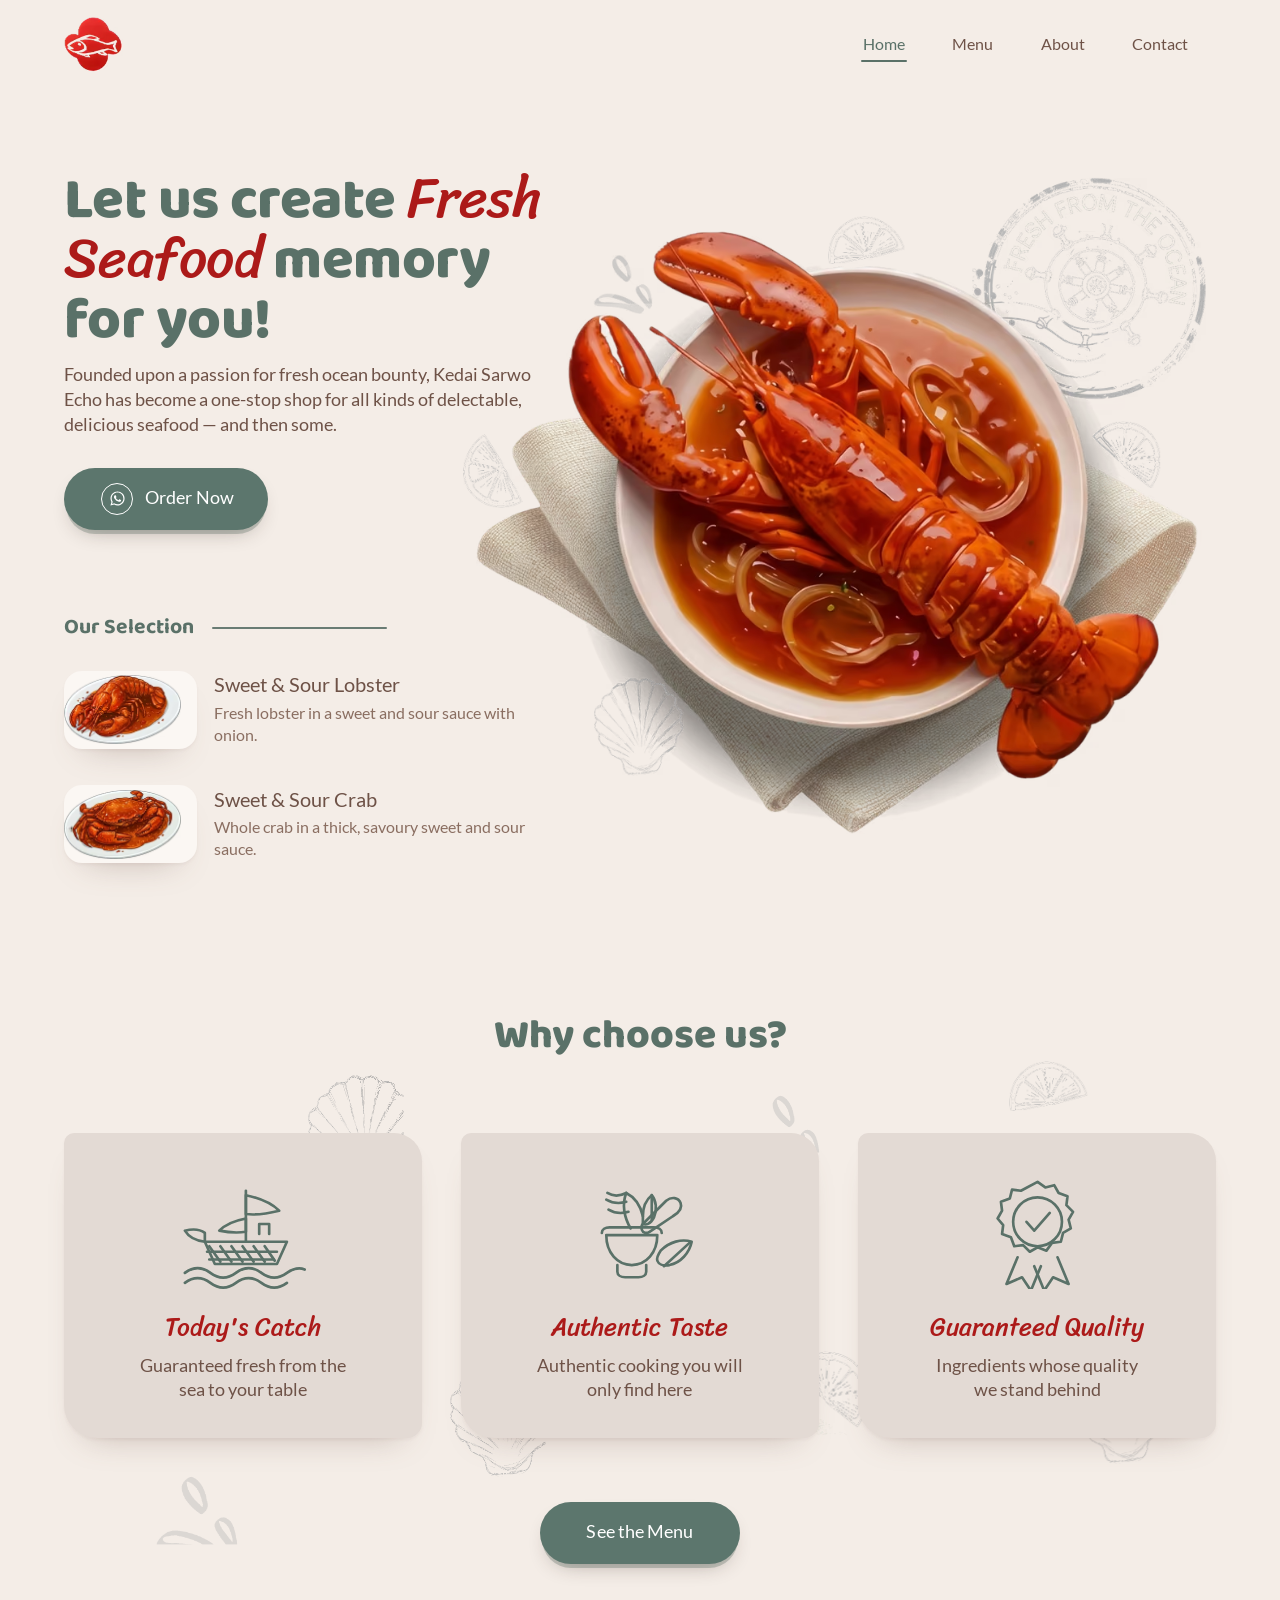
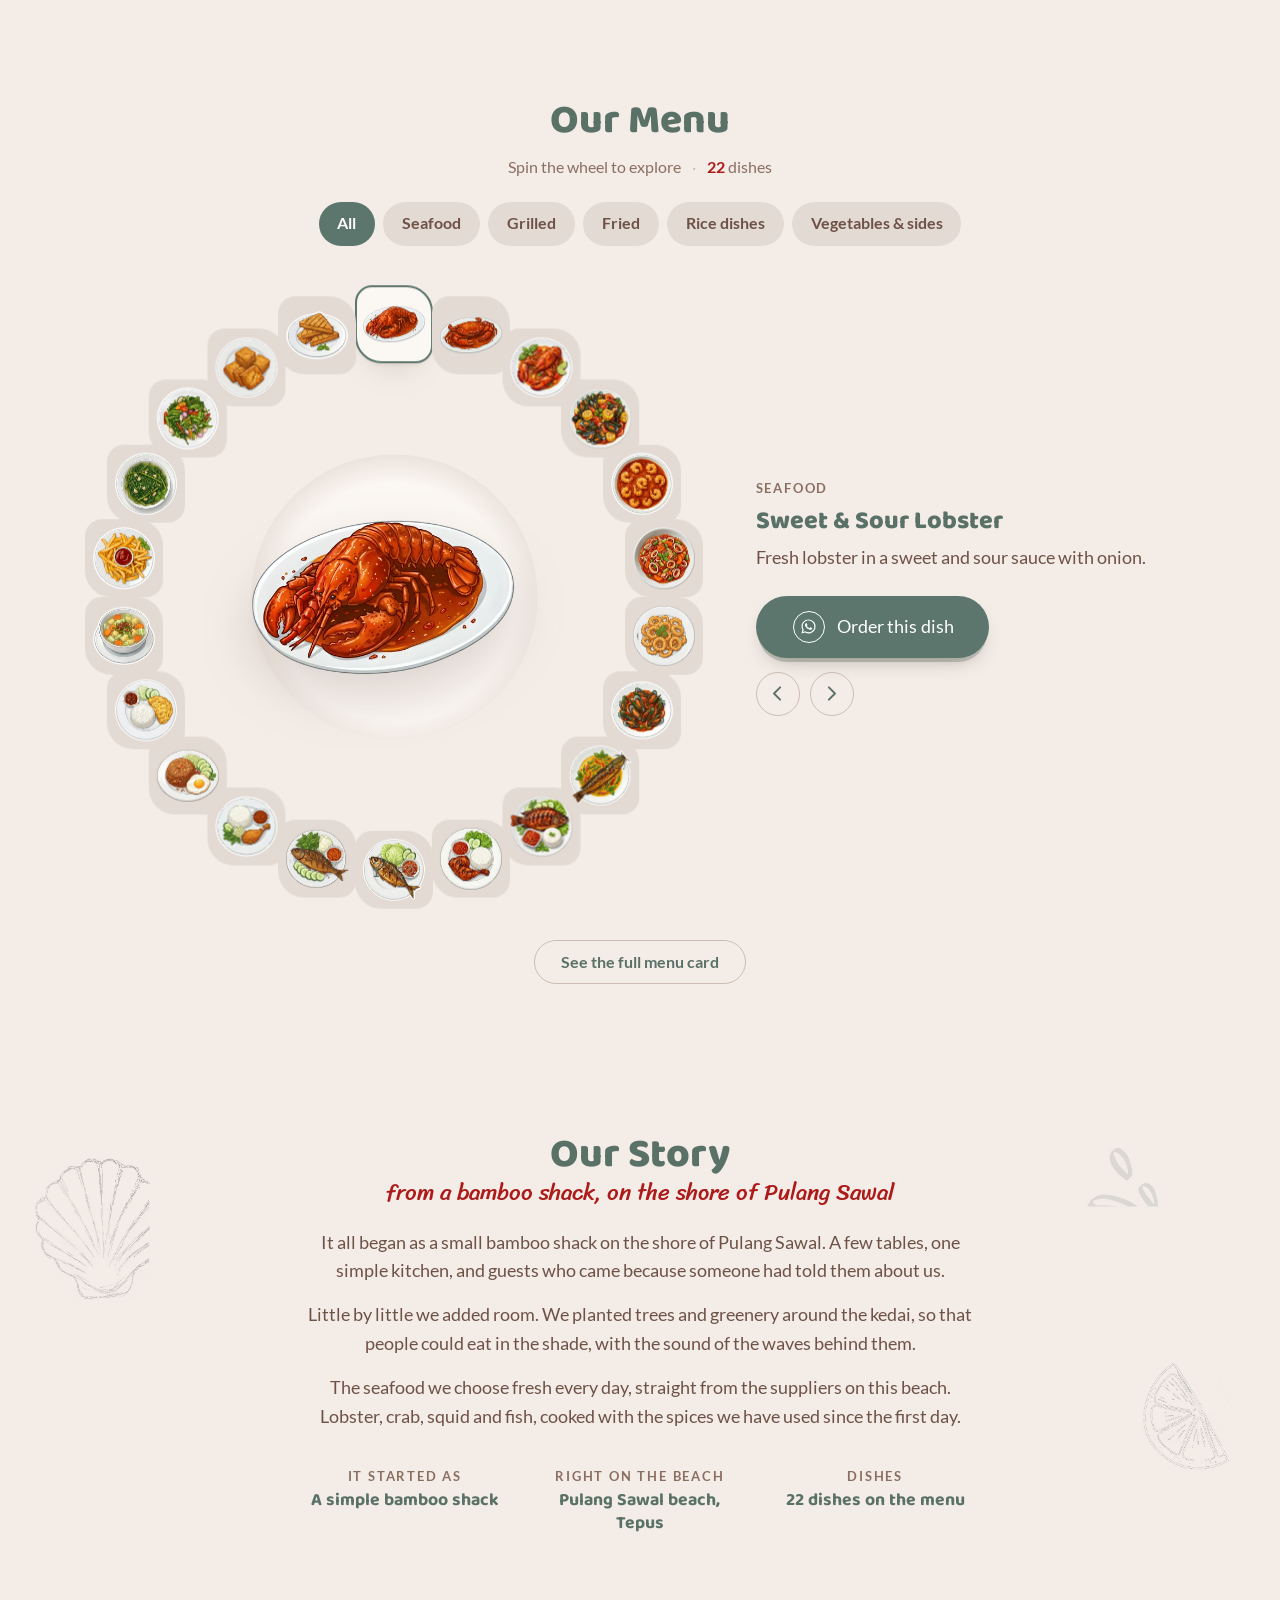
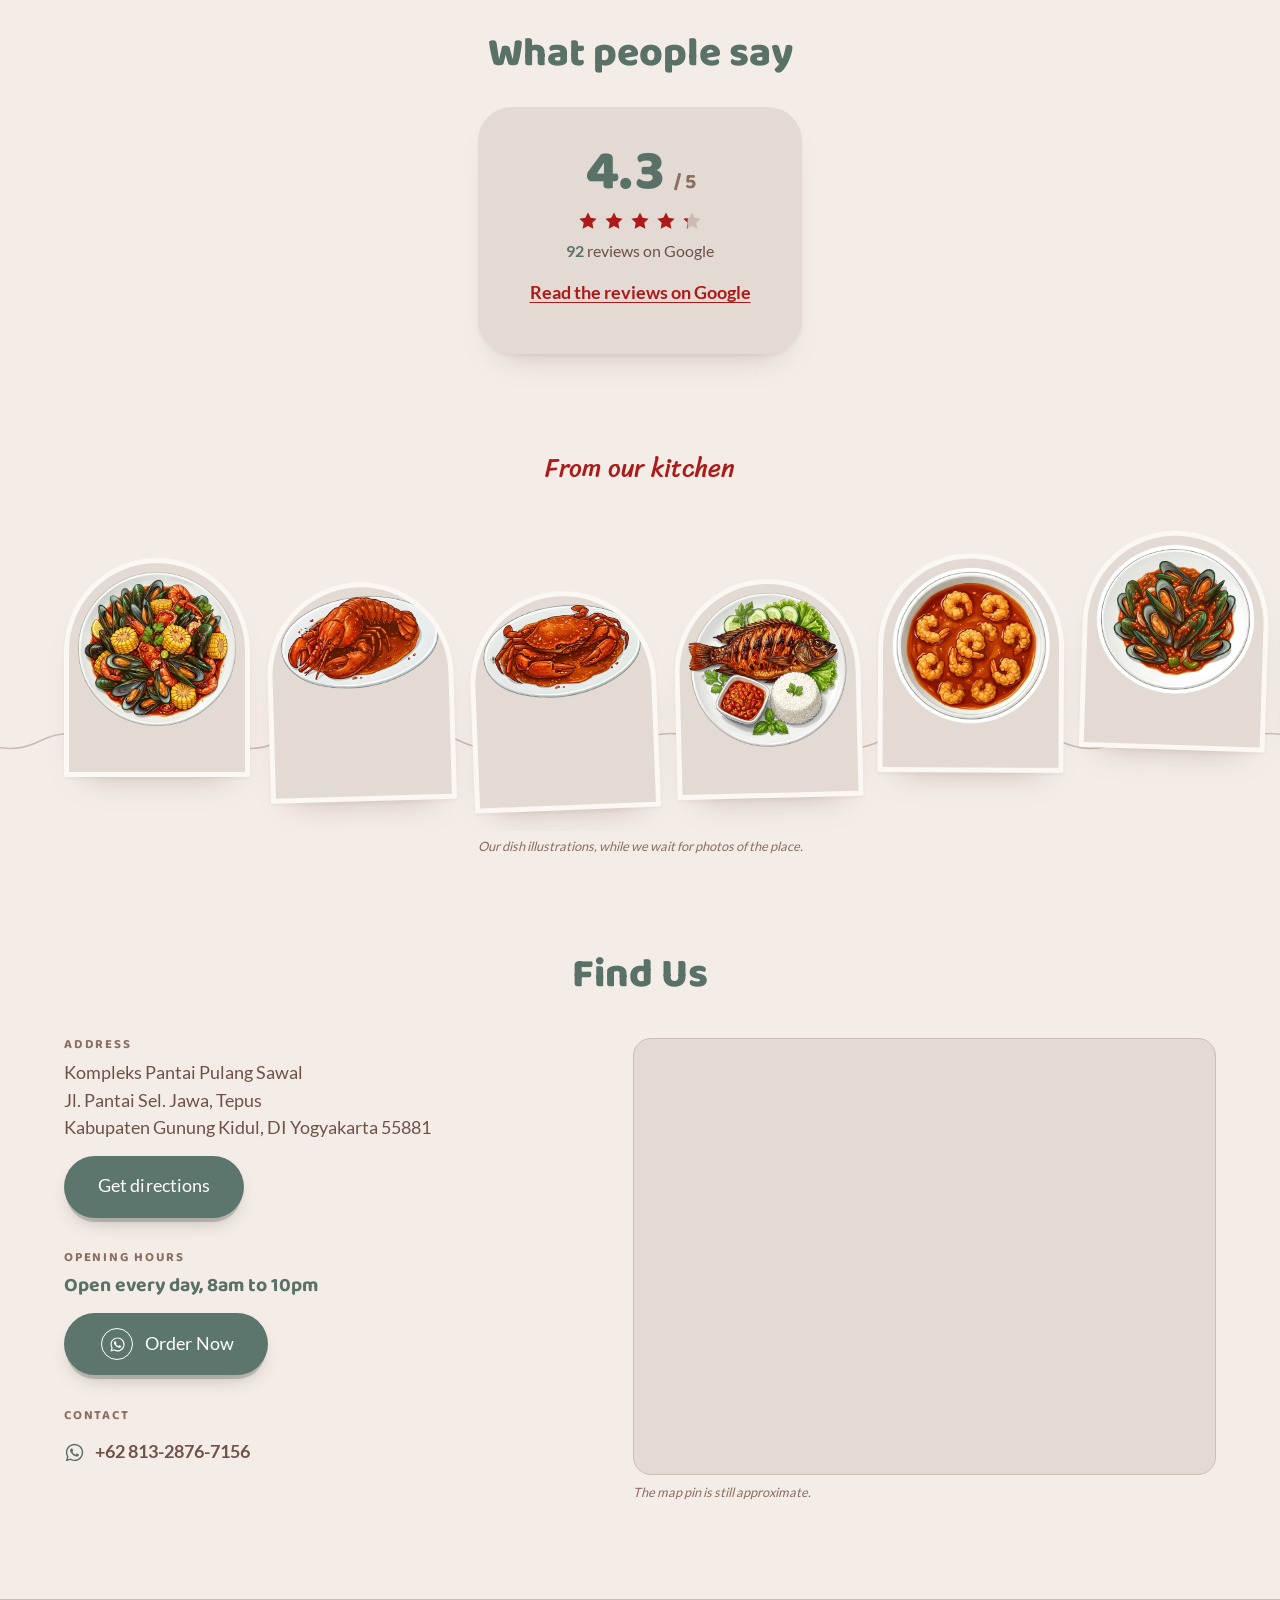
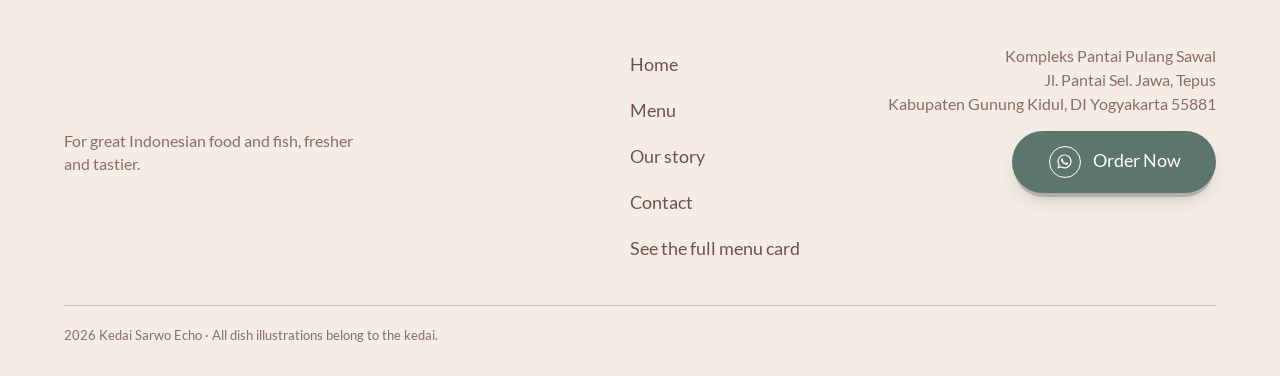
==== commit db64d4ec: "Carte numerique pour le QR code, et corrections demandees CARTE NUMERIQUE (menu.html). Page separee," ====
--- a/index.html
+++ b/index.html
@@ -64,14 +64,7 @@
     </nav>
 
     <div class="nav__end">
-      <!-- Bascule de langue -->
-      <div class="lang" role="group" aria-label="Bahasa / Language">
-        <button type="button" class="lang__btn is-on" data-lang="id" aria-pressed="true">ID</button>
-        <span class="lang__sep" aria-hidden="true"></span>
-        <button type="button" class="lang__btn" data-lang="en" aria-pressed="false">EN</button>
-      </div>
-
-      <!-- WhatsApp: toujours visible, y compris sur telephone -->
+      <!-- WhatsApp: toujours visible sur telephone, c'est l'action principale -->
       <a class="wa-mini" data-wa href="#" aria-label="Pesan lewat WhatsApp">
         <svg viewBox="0 0 24 24" aria-hidden="true" focusable="false"><use href="#i-wa"/></svg>
         <span data-i18n="nav.order">Pesan</span>
@@ -254,6 +247,10 @@
       </article>
     </div>
 
+    <p class="menu__vers-carte">
+      <a href="menu.html" data-i18n="menu.carte">Lihat kartu menu lengkap</a>
+    </p>
+
     <p class="menu__fallback" id="menuFallback" hidden>
       <span data-i18n="menu.fallback">Menu tidak dapat dimuat.</span>
       <a data-wa href="#" target="_blank" rel="noopener noreferrer" data-i18n="menu.fallbackCta">Hubungi kami lewat WhatsApp</a>
@@ -269,12 +266,6 @@
       <div class="story__text" id="stText"></div>
       <dl class="marks" id="stMarks"></dl>
     </div>
-  </section>
-
-  <!-- ══════════════ SECTION 5 — GALERIE (masquee tant qu'il n'y a pas de photos) ═══ -->
-  <section class="gal" id="galeri" hidden>
-    <h2 class="gal__title" data-i18n="gal.title">Suasana Kedai</h2>
-    <ul class="gal__grid" id="galGrid"></ul>
   </section>
 
   <!-- ══════════════ SECTION 6 — AVIS ══════════════ -->
@@ -288,6 +279,14 @@
          data-i18n="revw.link">Baca ulasannya</a>
     </div>
     <ul class="revw__quotes" id="rvQuotes"></ul>
+
+    <!-- Galerie, juste sous la note. Disposition en vague : les cadres suivent une
+         sinusoide, comme une ligne de flottaison. Masquee si aucune photo. -->
+    <div class="gal" id="galeri" hidden>
+      <h3 class="gal__title" id="galTitle">Dari Dapur Kami</h3>
+      <ul class="gal__wave" id="galGrid"></ul>
+      <p class="gal__note" id="galNote" hidden data-i18n="gal.note">Ilustrasi hidangan kami, sambil menunggu foto tempatnya.</p>
+    </div>
   </section>
 
   <!-- ══════════════ SECTION 7 — NOUS TROUVER ══════════════ -->
@@ -304,8 +303,11 @@
 
         <div class="finfo">
           <h3 class="finfo__t" data-i18n="find.hours">Jam buka</h3>
-          <p class="finfo__note" id="fHoursNote" hidden data-i18n="find.hoursNote">Jam buka masih harus dikonfirmasi.</p>
-          <ul class="hours" id="fHours"></ul>
+          <p class="hours-one" id="fHoursLine"></p>
+          <a class="btn btn--wa finfo__cta" data-wa href="#" target="_blank" rel="noopener noreferrer">
+            <span class="btn__ico" aria-hidden="true"><svg viewBox="0 0 24 24"><use href="#i-wa"/></svg></span>
+            <span data-i18n="hero.cta">Pesan Sekarang</span>
+          </a>
         </div>
 
         <div class="finfo">
@@ -357,6 +359,7 @@
         <a href="#menu" data-i18n="nav.menu">Menu</a>
         <a href="#cerita" data-i18n="foot.story">Cerita</a>
         <a href="#kontak" data-i18n="nav.contact">Kontak</a>
+        <a href="menu.html" data-i18n="menu.carte">Kartu menu</a>
       </nav>
 
       <div class="foot__contact">
--- a/assets/css/main.css
+++ b/assets/css/main.css
@@ -100,7 +100,8 @@
 .nav__logo { flex: none; display: block; }
 .nav__logo img { width: clamp(48px, 4.6vw, 66px); height: auto; }
 
-.nav__links { display: flex; align-items: center; gap: clamp(18px, 3.4vw, 48px); }
+.nav__links { display: flex; align-items: center; gap: clamp(18px, 3.4vw, 48px);
+              margin-left: auto; }   /* le menu est cale a droite */
 .nav__links a {
   font-size: var(--t-nav); color: var(--nav-fg);
   padding: 10px 2px; position: relative;
@@ -115,18 +116,8 @@
 .nav__links a:hover, .nav__links a.is-active { color: var(--nav-fg-active); }
 .nav__links a:hover::after, .nav__links a.is-active::after { transform: scaleX(1); }
 
-.nav__end { margin-left: auto; display: flex; align-items: center; gap: clamp(8px, 1.2vw, 16px); }
-
-.lang { display: flex; align-items: center; gap: 6px; }
-.lang__btn {
-  min-width: var(--tap); min-height: var(--tap);   /* cible tactile 44x44 */
-  font-size: var(--t-micro); font-weight: 700; letter-spacing: .06em;
-  color: var(--fg-muted); border-radius: var(--r-sm);
-  transition: color var(--dur-1) var(--ease-out);
-}
-.lang__btn.is-on { color: var(--fg-title); }
-.lang__btn:hover { color: var(--fg-accent); }
-.lang__sep { width: 1px; height: 14px; background: var(--line); }
+.nav__end { display: flex; align-items: center; gap: clamp(8px, 1.2vw, 16px); }
+
 
 /* WhatsApp compact — reste visible a toutes les largeurs */
 .wa-mini {
@@ -140,13 +131,6 @@
 .wa-mini:active { transform: scale(.97); }
 .wa-mini svg { width: 19px; height: 19px; flex: none; }
 
-/* coeur decoratif de la maquette (desktop seulement) */
-.nav__end::after {
-  content: ""; width: 22px; height: 20px; flex: none;
-  background: var(--fg-title);
-  -webkit-mask: url("data:image/svg+xml,%3Csvg xmlns='http://www.w3.org/2000/svg' viewBox='0 0 24 24'%3E%3Cpath fill='none' stroke='%23000' stroke-width='1.9' stroke-linecap='round' stroke-linejoin='round' d='M12 20.3 4.6 13a4.6 4.6 0 0 1 0-6.5 4.6 4.6 0 0 1 6.5 0l.9.9.9-.9a4.6 4.6 0 0 1 6.5 0 4.6 4.6 0 0 1 0 6.5z'/%3E%3C/svg%3E") center/contain no-repeat;
-          mask: url("data:image/svg+xml,%3Csvg xmlns='http://www.w3.org/2000/svg' viewBox='0 0 24 24'%3E%3Cpath fill='none' stroke='%23000' stroke-width='1.9' stroke-linecap='round' stroke-linejoin='round' d='M12 20.3 4.6 13a4.6 4.6 0 0 1 0-6.5 4.6 4.6 0 0 1 6.5 0l.9.9.9-.9a4.6 4.6 0 0 1 6.5 0 4.6 4.6 0 0 1 0 6.5z'/%3E%3C/svg%3E") center/contain no-repeat;
-}
 
 .burger { display: none; width: var(--tap); height: var(--tap); place-items: center; }
 .burger__box { display: block; width: 22px; height: 15px; position: relative; }
@@ -194,6 +178,10 @@
   color: var(--fg-title);
   letter-spacing: var(--tr-tight);
 }
+/* chaque mot du titre monte derriere un masque (anime par motion.js) */
+.hero__title .mot { display: inline-block; overflow: hidden; vertical-align: bottom;
+                    padding-bottom: .14em; margin-bottom: -.14em; }
+.hero__title .mot__i { display: inline-block; will-change: transform; }
 .hero__title .script {
   font-family: var(--f-script); font-style: normal; font-weight: 400;
   color: var(--fg-accent);
@@ -452,6 +440,16 @@
 .dnav:hover { background: var(--btn-bg); color: var(--btn-fg); border-color: var(--btn-bg); }
 .dnav svg { width: 21px; height: 21px; }
 
+.menu__vers-carte { margin-top: clamp(20px, 2.6vw, 34px); text-align: center; }
+.menu__vers-carte a {
+  min-height: var(--tap); display: inline-flex; align-items: center; gap: 8px;
+  padding: 0 clamp(18px, 2vw, 26px);
+  border: 1.5px solid var(--c-taupe-400); border-radius: var(--r-pill);
+  font-weight: 700; font-size: var(--t-body-sm); color: var(--fg-title);
+  transition: background var(--dur-1) var(--ease-out), border-color var(--dur-1) var(--ease-out);
+}
+.menu__vers-carte a:hover { background: var(--bg-card); border-color: var(--btn-bg); }
+
 .menu__fallback { margin-top: 24px; text-align: center; color: var(--fg-muted); }
 .menu__fallback a { font-weight: 700; }
 
@@ -522,7 +520,8 @@
 /* ══════════════ TELEPHONE — mise en page CONCUE, pas reduite ══════════════ */
 @media (max-width: 860px) {
   .nav { min-height: var(--tap); gap: 10px; }
-  .nav__end::after { display: none; }        /* coeur decoratif retire */
+  .nav__links { margin-left: 0; }
+  .nav__end { margin-left: auto; }   /* le tiroir est en absolu : c'est lui qui pousse */
   .wa-mini { display: inline-flex; }         /* WhatsApp toujours visible */
   .burger  { display: grid; }
 
@@ -594,8 +593,7 @@
   /* place gagnee pour garder des cibles de 44px partout */
   .wa-mini { padding: 0 12px; min-width: var(--tap); justify-content: center; }
   .wa-mini span { position: absolute; width: 1px; height: 1px; overflow: hidden; clip-path: inset(50%); }
-  .lang { gap: 2px; }
-  .wcard { grid-template-columns: 1fr; grid-template-areas: "ico" "titre" "texte"; row-gap: 6px; }
+    .wcard { grid-template-columns: 1fr; grid-template-areas: "ico" "titre" "texte"; row-gap: 6px; }
   .wcard__ico { width: 72px; }
   .pick__thumb { width: 84px; }
 }
--- a/assets/css/sections.css
+++ b/assets/css/sections.css
@@ -52,20 +52,57 @@
   font-size: var(--t-body); color: var(--fg-title); line-height: 1.3;
 }
 
-/* ══════════════ SECTION 5 — GALERIE ══════════════ */
-.gal { margin-top: var(--s-sec-y); padding: 0 var(--pad-x);
-       max-width: calc(var(--content-max) + 2 * var(--pad-x)); margin-inline: auto; }
-.gal__title { font-size: var(--t-h2); color: var(--fg-title); text-align: center; }
-.gal__grid {
-  margin-top: clamp(20px, 3vw, 40px);
-  display: grid; gap: clamp(10px, 1.4vw, 18px);
-  grid-template-columns: repeat(auto-fill, minmax(min(100%, 240px), 1fr));
-}
-.gal__grid li {
-  border-radius: var(--r-md); overflow: hidden; background: var(--bg-card);
-  box-shadow: var(--sh-card); aspect-ratio: 4 / 3;
-}
-.gal__grid img { width: 100%; height: 100%; object-fit: cover; }
+/* ══════════════ GALERIE — bande maritime sous la note ══════════════
+   Cadres en arche, comme des hublots, poses sur une ligne de flottaison.
+   Le decalage vertical suit une sinusoide : la bande ondule au lieu de
+   s'aligner. sin() est calcule par le navigateur, sans une ligne de JS.   */
+.gal { width: 100%; margin-top: clamp(22px, 3vw, 40px); position: relative; }
+.gal__title {
+  font-family: var(--f-script); font-weight: 400; font-size: var(--t-h3);
+  color: var(--fg-accent); text-align: center; line-height: 1.2;
+}
+.gal__wave {
+  --amp: clamp(16px, 2.6vw, 40px);
+  margin-top: clamp(14px, 2vw, 26px);
+  display: flex; align-items: center; gap: clamp(10px, 1.4vw, 20px);
+  overflow-x: auto; overflow-y: hidden;
+  scroll-snap-type: x proximity; overscroll-behavior-x: contain;
+  padding: calc(var(--amp) + 16px) var(--pad-x) calc(var(--amp) + 20px);
+  margin-inline: calc(-1 * var(--pad-x));
+  scrollbar-width: none; -ms-overflow-style: none;
+  /* la ligne de flottaison, derriere les cadres */
+  background: url("data:image/svg+xml,%3Csvg xmlns='http://www.w3.org/2000/svg' width='240' height='24' viewBox='0 0 240 24'%3E%3Cpath d='M0 12c20-10 40-10 60 0s40 10 60 0 40-10 60 0 40 10 60 0' fill='none' stroke='%23CEBCB2' stroke-width='1.6' stroke-linecap='round'/%3E%3C/svg%3E")
+              repeat-x center 74%;
+}
+.gal__wave::-webkit-scrollbar { display: none; }
+
+.gal__wave li {
+  --a: calc(var(--i) * .82rad);
+  flex: none; width: clamp(126px, 14.5vw, 186px); aspect-ratio: 1 / 1.18;
+  scroll-snap-align: center;
+  border-radius: 999px 999px var(--r-md) var(--r-md);   /* arche de hublot */
+  overflow: hidden;
+  background: var(--bg-raised);
+  border: 5px solid var(--c-cream-100);
+  box-shadow: var(--sh-card);
+  transform: translateY(calc(sin(var(--a)) * var(--amp)))
+             rotate(calc(sin(var(--a)) * -2.2deg));
+  transition: transform var(--dur-3) var(--ease-out),
+              box-shadow var(--dur-2) var(--ease-out);
+}
+.gal__wave li:hover, .gal__wave li:focus-within {
+  transform: translateY(calc(sin(var(--a)) * var(--amp) - 9px)) rotate(0deg) scale(1.035);
+  box-shadow: var(--sh-float);
+}
+.gal__wave img { width: 100%; height: 100%; object-fit: cover; }
+/* les illustrations sont detourees : on les pose au lieu de les recadrer */
+.gal__wave li.is-illu { background: var(--bg-card); }
+.gal__wave li.is-illu img { object-fit: contain; padding: 5%; }
+
+.gal__note {
+  margin-top: 6px; text-align: center;
+  font-size: var(--t-micro); color: var(--fg-muted); font-style: italic;
+}
 
 /* ══════════════ SECTION 6 — AVIS ══════════════ */
 .revw {
@@ -134,15 +171,10 @@
 .finfo__cta { margin-top: 6px; }
 .finfo__note { font-size: var(--t-body-sm); color: var(--fg-muted); font-style: italic; }
 
-.hours { display: grid; gap: 2px; width: 100%; max-width: 340px; }
-.hours li {
-  display: flex; justify-content: space-between; gap: 16px;
-  padding: 5px 0; border-bottom: 1px solid var(--line-soft);
-  font-size: var(--t-body-sm); color: var(--fg-body);
-}
-.hours li:last-child { border-bottom: none; }
-.hours li.is-today { color: var(--fg-title); font-weight: 700; }
-.hours b { font-weight: 700; font-variant-numeric: tabular-nums; }
+.hours-one {
+  font-family: var(--f-display); font-weight: 700; font-size: var(--t-dish);
+  color: var(--fg-title); line-height: 1.35;
+}
 
 .flinks { display: flex; flex-direction: column; gap: 4px; }
 .flink {
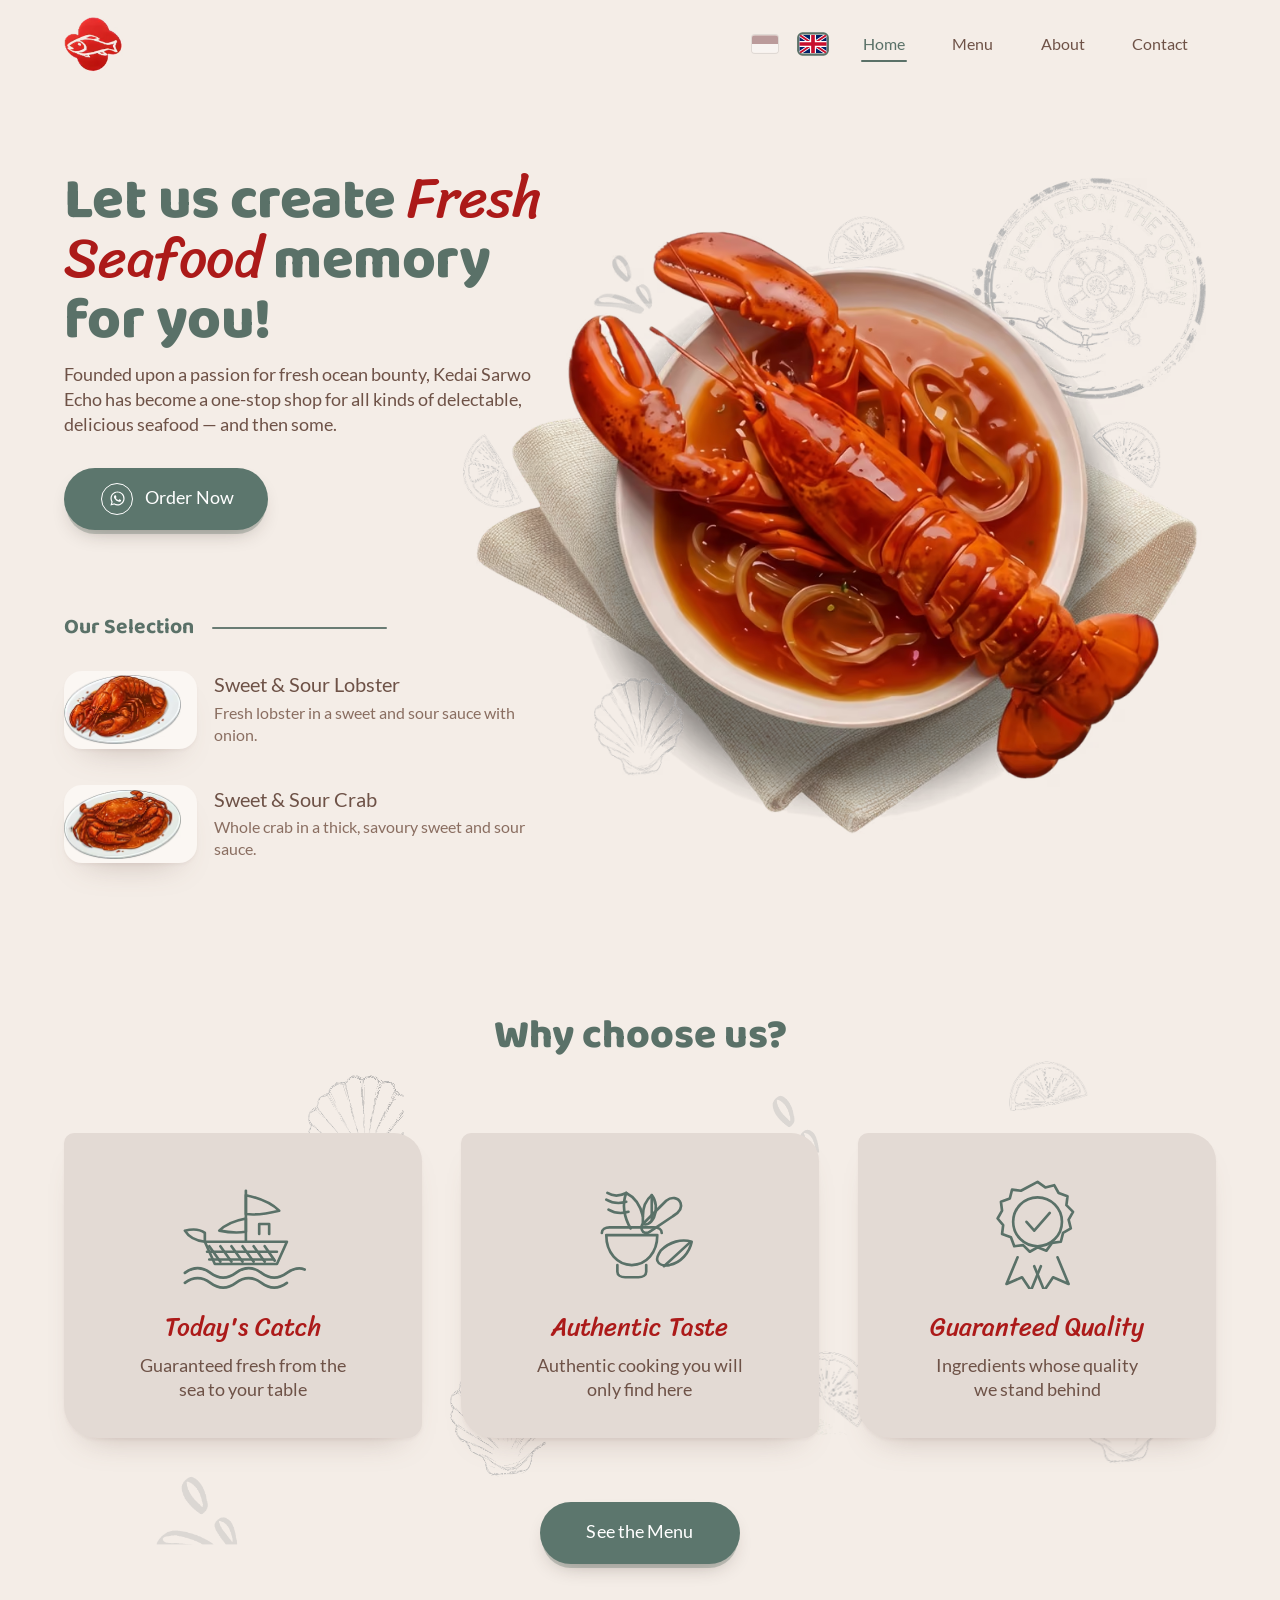
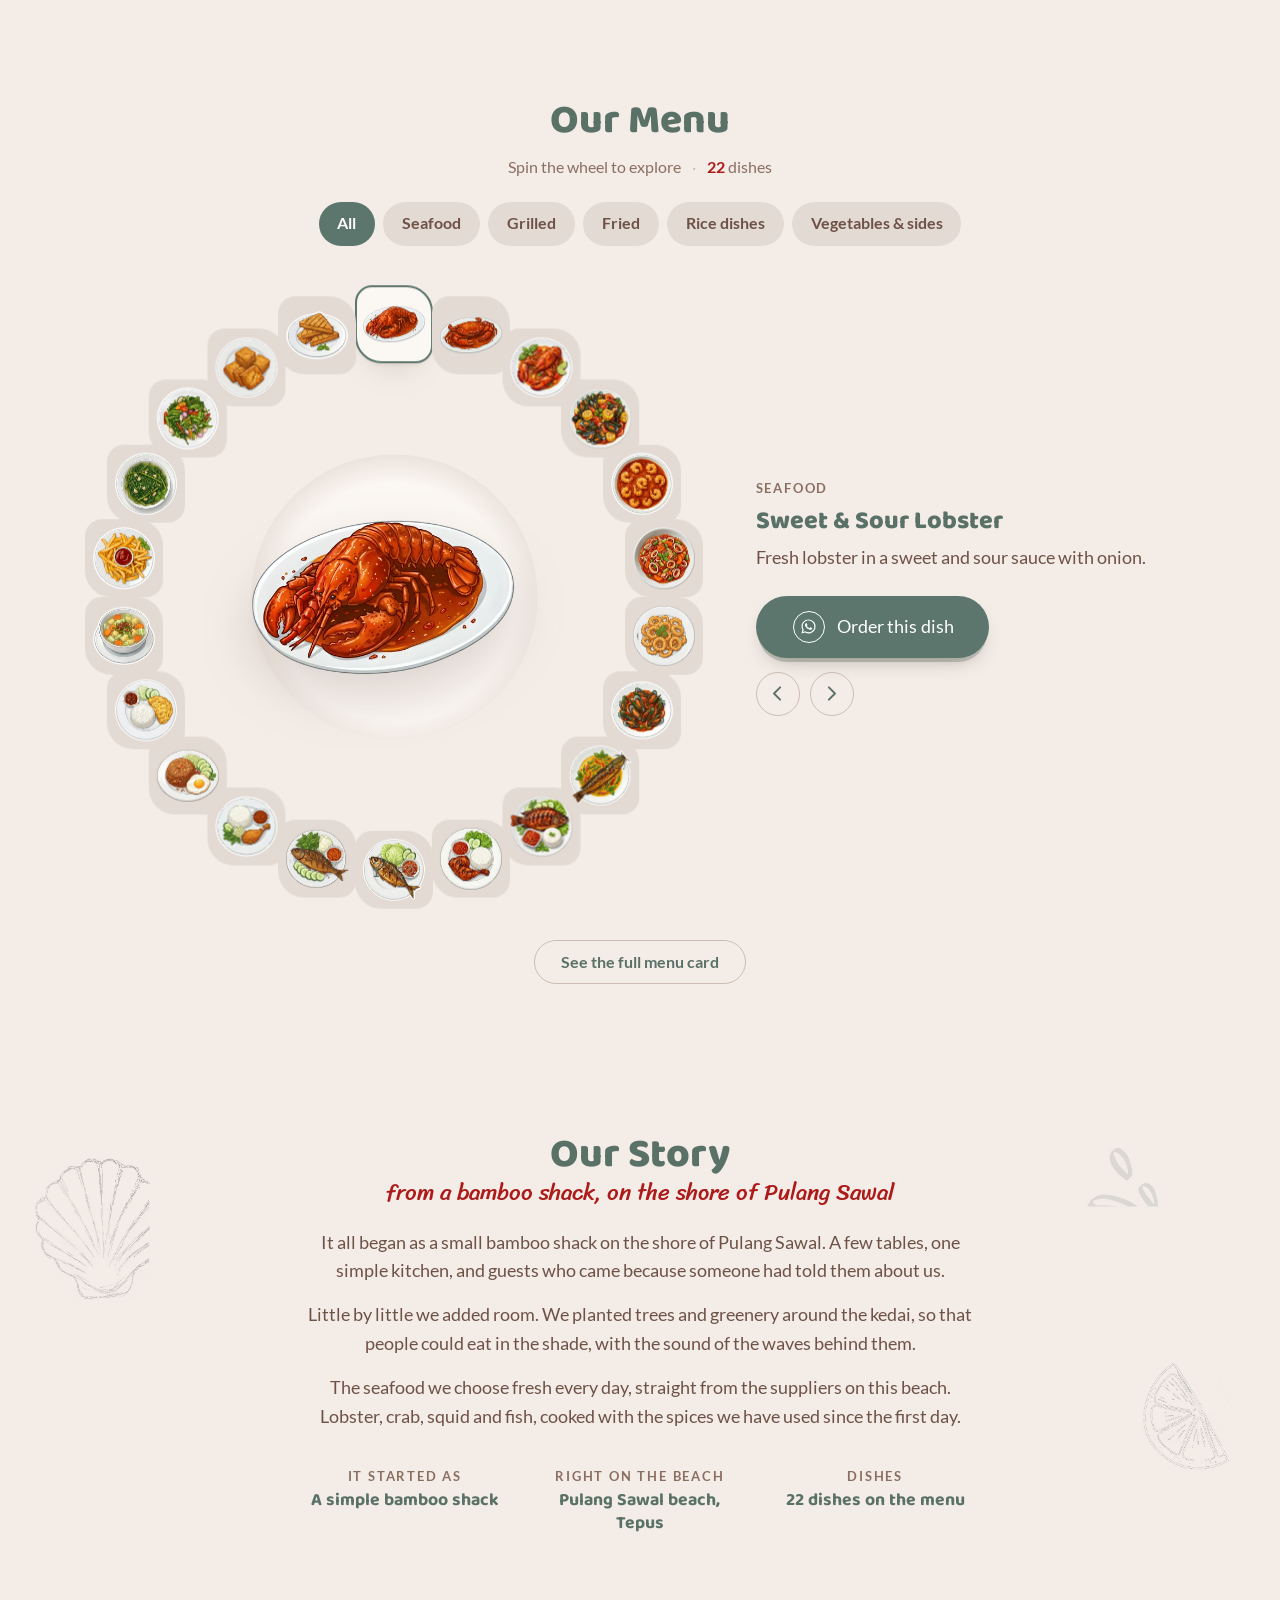
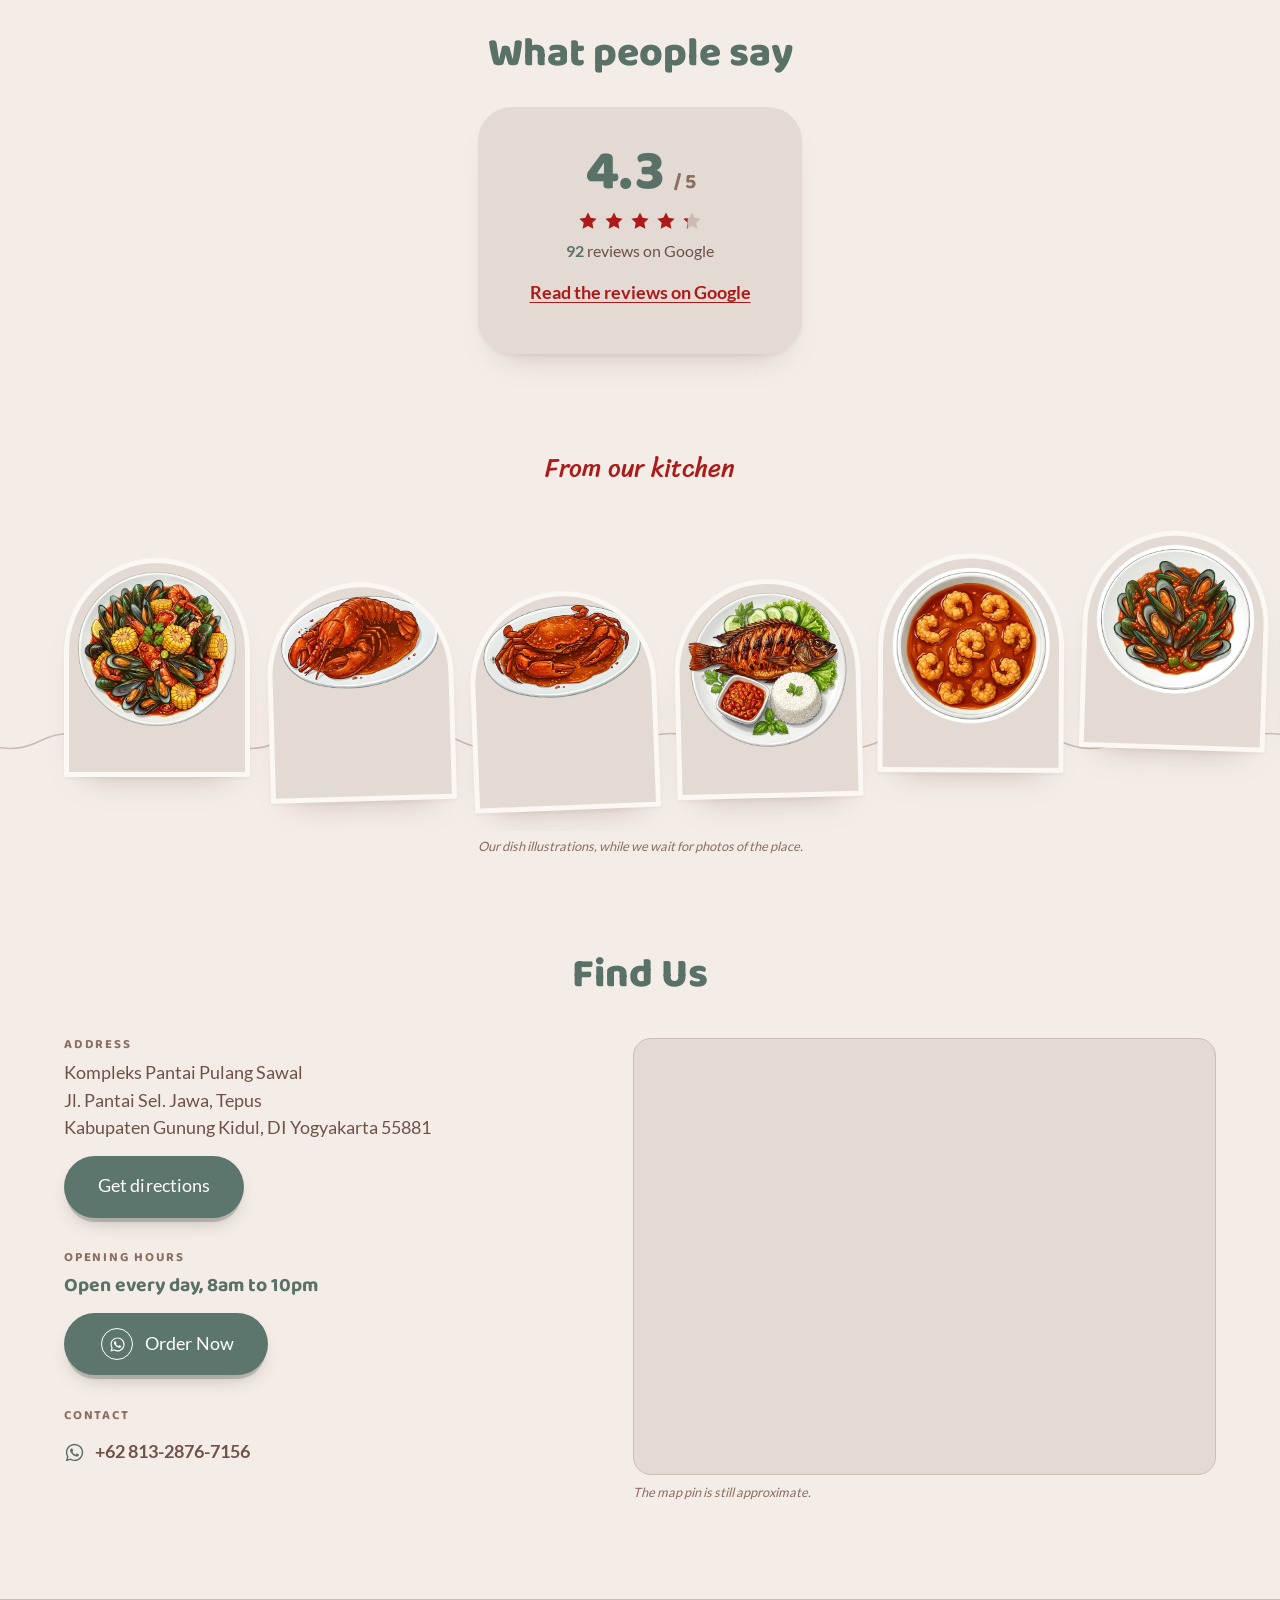
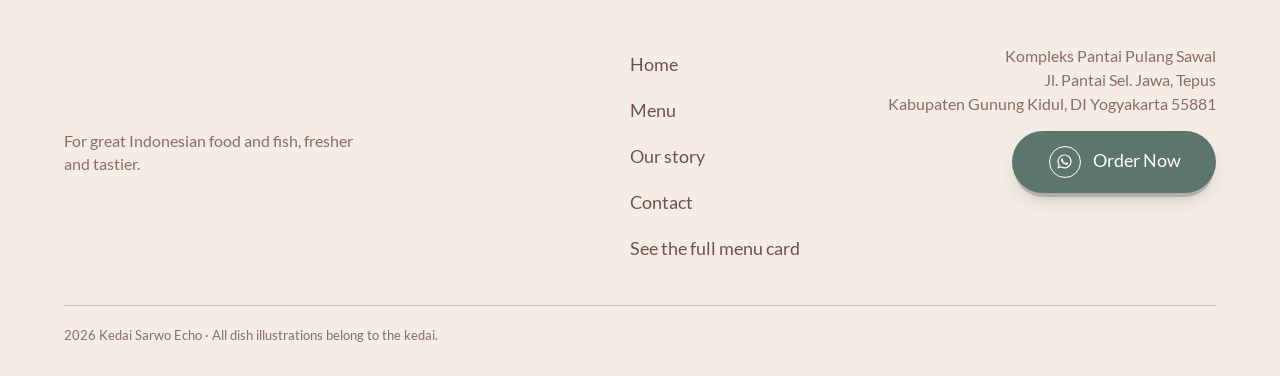
==== commit 480eb724: "Cinq corrections demandees apres la mise en ligne Roue du menu sur telephone : la fiche du plat etai" ====
--- a/index.html
+++ b/index.html
@@ -12,14 +12,15 @@
 <meta http-equiv="Content-Security-Policy" content="default-src 'none'; base-uri 'none'; form-action 'none'; img-src 'self' data:; font-src 'self'; style-src 'self'; script-src 'self'; connect-src 'self'; manifest-src 'self'; media-src 'self'; frame-src https://www.openstreetmap.org https://www.youtube-nocookie.com; upgrade-insecure-requests">
 <meta name="referrer" content="strict-origin-when-cross-origin">
 
-<link rel="canonical" href="https://kedaisarwoechocom.github.io/Kedaisarwoecho/">
+<link rel="canonical" href="https://kedaisarwoecho.com/">
+<meta property="og:url" content="https://kedaisarwoecho.com/">
 <meta property="og:type" content="restaurant.restaurant">
 <meta property="og:site_name" content="Kedai Sarwo Echo">
 <meta property="og:locale" content="id_ID">
 <meta property="og:locale:alternate" content="en_GB">
 <meta property="og:title" content="Kedai Sarwo Echo — Seafood Segar di Pantai Pulang Sawal">
 <meta property="og:description" content="Lobster, kepiting, cumi dan ikan segar, langsung dari laut ke meja Anda. Di tepi Pantai Pulang Sawal, Tepus, Gunungkidul.">
-<meta property="og:image" content="assets/img/brand/icon-512.png">
+<meta property="og:image" content="https://kedaisarwoecho.com/assets/img/brand/icon-512.png">
 <meta name="twitter:card" content="summary_large_image">
 
 <!-- l'illustration du hero est le plus gros element visible : on la demande tot -->
@@ -55,6 +56,17 @@
         <img src="assets/img/brand/logo-short-192.png" alt="Kedai Sarwo Echo" width="66" height="62" fetchpriority="high" decoding="async">
       </picture>
     </a>
+
+    <div class="langsw" role="group" aria-label="Bahasa / Language">
+      <button type="button" class="langsw__b" data-lang="id" aria-pressed="true">
+        <svg viewBox="0 0 60 40" aria-hidden="true" focusable="false"><use href="#f-id"/></svg>
+        <span class="sr">Bahasa Indonesia</span>
+      </button>
+      <button type="button" class="langsw__b" data-lang="en" aria-pressed="false">
+        <svg viewBox="0 0 60 40" aria-hidden="true" focusable="false"><use href="#f-gb"/></svg>
+        <span class="sr">English</span>
+      </button>
+    </div>
 
     <nav class="nav__links" id="navLinks" aria-label="Menu utama">
       <a href="#beranda" class="is-active" data-i18n="nav.home">Beranda</a>
@@ -395,12 +407,33 @@
   <symbol id="i-star" viewBox="0 0 24 24">
     <path fill="currentColor" d="m12 2.6 2.9 5.88 6.5.95-4.7 4.58 1.11 6.47L12 17.42l-5.81 3.06 1.11-6.47-4.7-4.58 6.5-.95z"/>
   </symbol>
+  <symbol id="f-id" viewBox="0 0 60 40">
+    <path fill="#ce1126" d="M0 0h60v20H0z"/><path fill="#fff" d="M0 20h60v20H0z"/>
+  </symbol>
+  <symbol id="f-gb" viewBox="0 0 60 40">
+    <clipPath id="f-gb-c"><path d="M0 0h60v40H0z"/></clipPath>
+    <g clip-path="url(#f-gb-c)">
+      <path fill="#012169" d="M0 0h60v40H0z"/>
+      <path stroke="#fff" stroke-width="8" d="m0 0 60 40M60 0 0 40"/>
+      <path stroke="#c8102e" stroke-width="4" d="m0 0 60 40M60 0 0 40"/>
+      <path stroke="#fff" stroke-width="13" d="M30 0v40M0 20h60"/>
+      <path stroke="#c8102e" stroke-width="8" d="M30 0v40M0 20h60"/>
+    </g>
+  </symbol>
+  <symbol id="i-up" viewBox="0 0 24 24">
+    <path fill="none" stroke="currentColor" stroke-width="2.2" stroke-linecap="round"
+          stroke-linejoin="round" d="M12 19V6m0 0-6.4 6.4M12 6l6.4 6.4"/>
+  </symbol>
   <symbol id="i-heart" viewBox="0 0 24 24">
     <path fill="none" stroke="currentColor" stroke-width="1.9" stroke-linecap="round" stroke-linejoin="round"
       d="M12 20.3 4.6 13a4.6 4.6 0 0 1 0-6.5 4.6 4.6 0 0 1 6.5 0l.9.9.9-.9a4.6 4.6 0 0 1 6.5 0 4.6 4.6 0 0 1 0 6.5z"/>
   </symbol>
 </svg>
 
+<button type="button" class="totop" id="toTop" aria-label="Kembali ke atas" data-i18n-label="a11y.top">
+  <svg viewBox="0 0 24 24" aria-hidden="true" focusable="false"><use href="#i-up"/></svg>
+</button>
+
 <script src="assets/js/app.js" defer></script>
 </body>
 </html>
--- a/assets/css/main.css
+++ b/assets/css/main.css
@@ -100,8 +100,7 @@
 .nav__logo { flex: none; display: block; }
 .nav__logo img { width: clamp(48px, 4.6vw, 66px); height: auto; }
 
-.nav__links { display: flex; align-items: center; gap: clamp(18px, 3.4vw, 48px);
-              margin-left: auto; }   /* le menu est cale a droite */
+.nav__links { display: flex; align-items: center; gap: clamp(18px, 3.4vw, 48px); }
 .nav__links a {
   font-size: var(--t-nav); color: var(--nav-fg);
   padding: 10px 2px; position: relative;
@@ -117,6 +116,27 @@
 .nav__links a:hover::after, .nav__links a.is-active::after { transform: scaleX(1); }
 
 .nav__end { display: flex; align-items: center; gap: clamp(8px, 1.2vw, 16px); }
+
+/* Bascule de langue : deux drapeaux, pas de texte — lisible sans savoir lire
+   la langue en face. C'est elle qui pousse le reste de la barre a droite. */
+.langsw { margin-left: auto; display: flex; align-items: center; gap: 4px; }
+.langsw__b {
+  width: var(--tap); height: var(--tap);
+  display: grid; place-items: center; border-radius: var(--r-sm);
+  transition: background var(--dur-1) var(--ease-out);
+}
+.langsw__b svg {
+  width: 26px; height: 18px; border-radius: 3px;
+  box-shadow: 0 0 0 1px var(--line);
+  opacity: .42; filter: saturate(.35);
+  transition: opacity var(--dur-1) var(--ease-out), filter var(--dur-1) var(--ease-out),
+              transform var(--dur-1) var(--ease-out);
+}
+.langsw__b:hover svg { opacity: .78; filter: none; }
+.langsw__b[aria-pressed="true"] svg {
+  opacity: 1; filter: none; transform: scale(1.06);
+  box-shadow: 0 0 0 2px var(--fg-title);
+}
 
 
 /* WhatsApp compact — reste visible a toutes les largeurs */
@@ -145,6 +165,28 @@
 .burger[aria-expanded="true"] i:nth-child(1) { transform: translateY(6.4px) rotate(45deg); }
 .burger[aria-expanded="true"] i:nth-child(2) { opacity: 0; }
 .burger[aria-expanded="true"] i:nth-child(3) { transform: translateY(-6.4px) rotate(-45deg); }
+
+/* Revenir en haut : invisible tant qu'on ne fait rien, apparait au defilement.
+   pointer-events est coupe a l'etat masque, sinon il intercepte les taps. */
+.totop {
+  position: fixed; right: clamp(14px, 2.4vw, 28px); bottom: clamp(14px, 2.4vw, 28px);
+  z-index: 45; width: var(--tap); height: var(--tap);
+  display: grid; place-items: center;
+  background: var(--btn-bg); color: var(--btn-fg);
+  border-radius: 50%; box-shadow: var(--sh-float);
+  opacity: 0; visibility: hidden; transform: translateY(10px) scale(.9);
+  pointer-events: none;
+  transition: opacity var(--dur-2) var(--ease-out),
+              transform var(--dur-2) var(--ease-out),
+              visibility 0s linear var(--dur-2);
+}
+.totop.is-on {
+  opacity: 1; visibility: visible; transform: none;
+  pointer-events: auto; transition-delay: 0s;
+}
+.totop:hover { background: var(--btn-bg-hover); }
+.totop:active { transform: scale(.94); }
+.totop svg { width: 22px; height: 22px; }
 
 /* ══════════════ BOUTONS ══════════════ */
 .btn {
@@ -520,8 +562,17 @@
 /* ══════════════ TELEPHONE — mise en page CONCUE, pas reduite ══════════════ */
 @media (max-width: 860px) {
   .nav { min-height: var(--tap); gap: 10px; }
-  .nav__links { margin-left: 0; }
-  .nav__end { margin-left: auto; }   /* le tiroir est en absolu : c'est lui qui pousse */
+  .langsw { margin-left: 0; gap: 0; }   /* colle au logo : le tiroir est en absolu */
+  .nav__end { margin-left: auto; }
+
+  /* Fiche du plat : tout est centre sous la roue, et les fleches passent
+     juste sous le compteur — avant elles tombaient contre le bouton de
+     commande, deux cibles tactiles cote a cote au meme endroit. */
+  .dish { align-items: center; text-align: center; }
+  .dish__nav { order: -1; margin-top: 0; margin-bottom: 2px; }
+  .dish__desc { margin-inline: auto; }
+  .dish__price { justify-content: center; }
+  .dish__cta { align-self: center; }
   .wa-mini { display: inline-flex; }         /* WhatsApp toujours visible */
   .burger  { display: grid; }
 
@@ -591,6 +642,8 @@
 
 @media (max-width: 420px) {
   /* place gagnee pour garder des cibles de 44px partout */
+  /* le bouton garde ses 44px de cible tactile : seul le drapeau retrecit */
+  .langsw__b svg { width: 23px; height: 16px; }
   .wa-mini { padding: 0 12px; min-width: var(--tap); justify-content: center; }
   .wa-mini span { position: absolute; width: 1px; height: 1px; overflow: hidden; clip-path: inset(50%); }
     .wcard { grid-template-columns: 1fr; grid-template-areas: "ico" "titre" "texte"; row-gap: 6px; }
